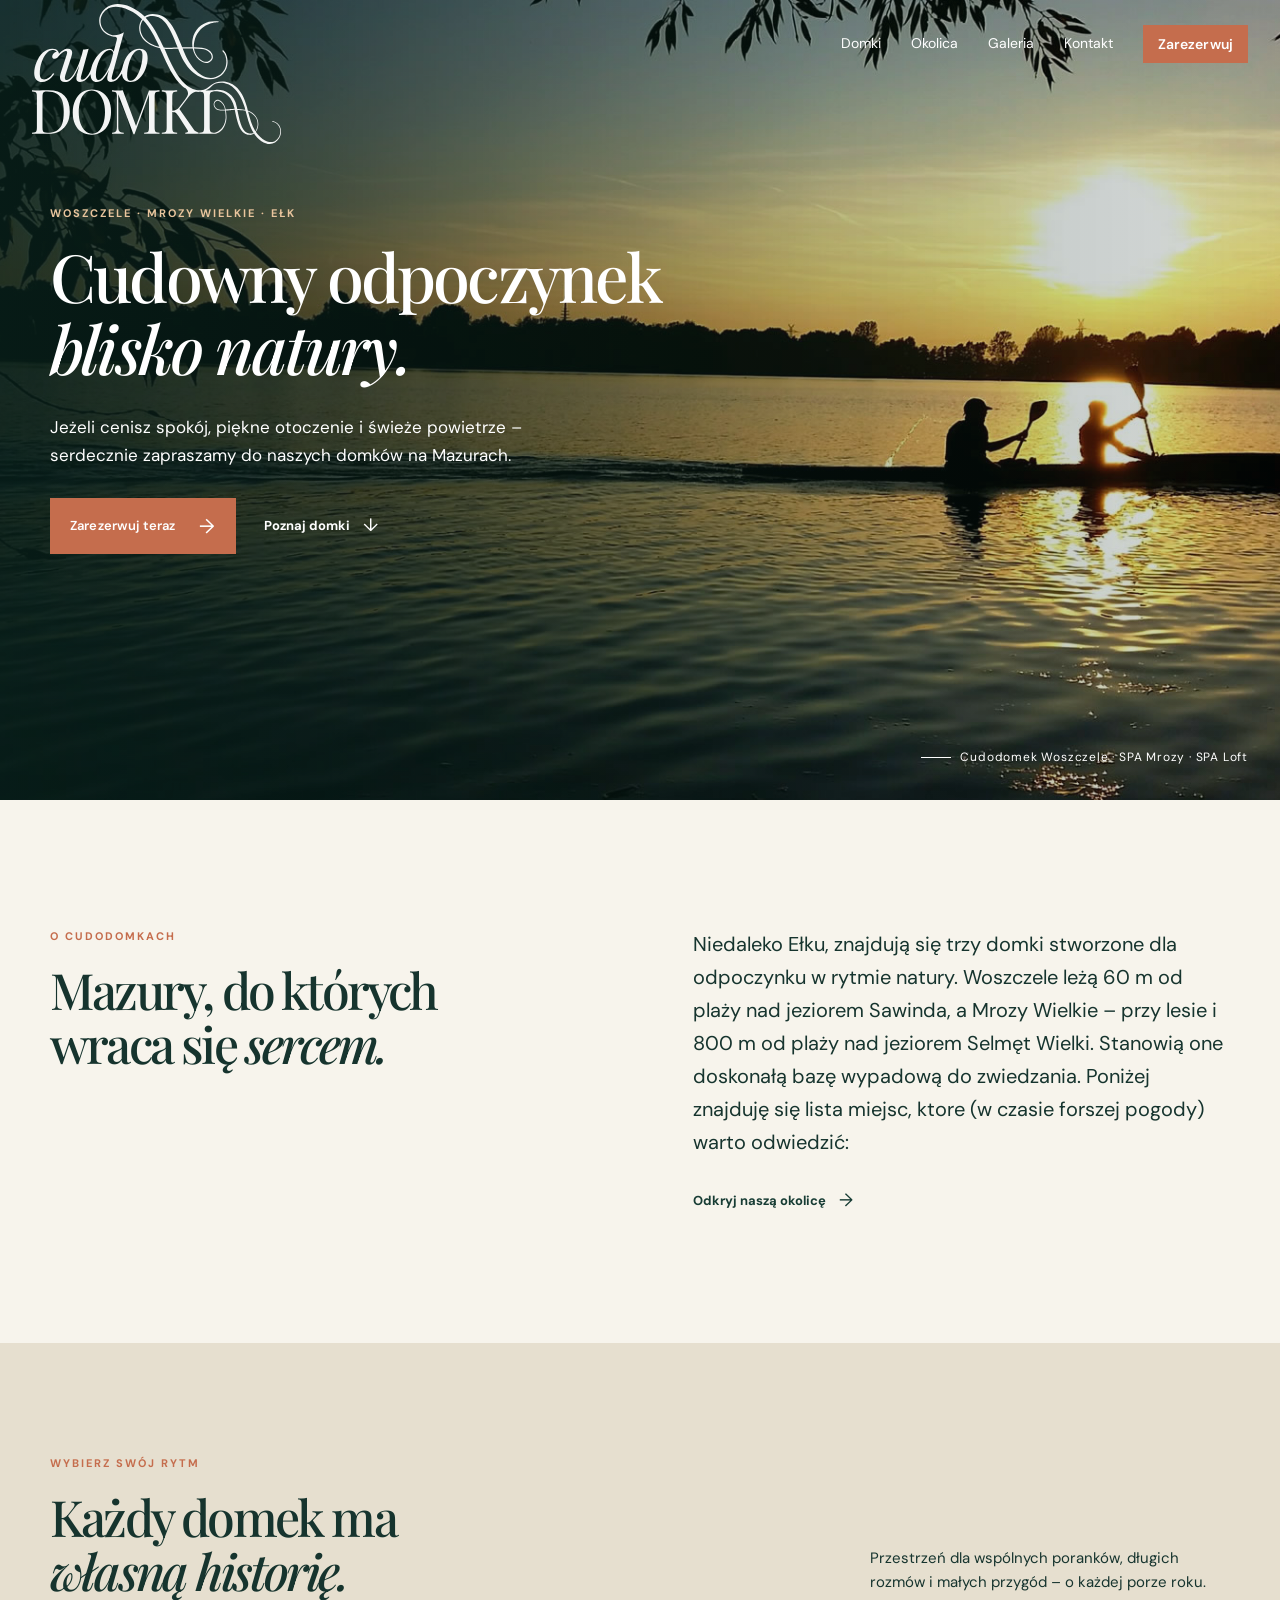
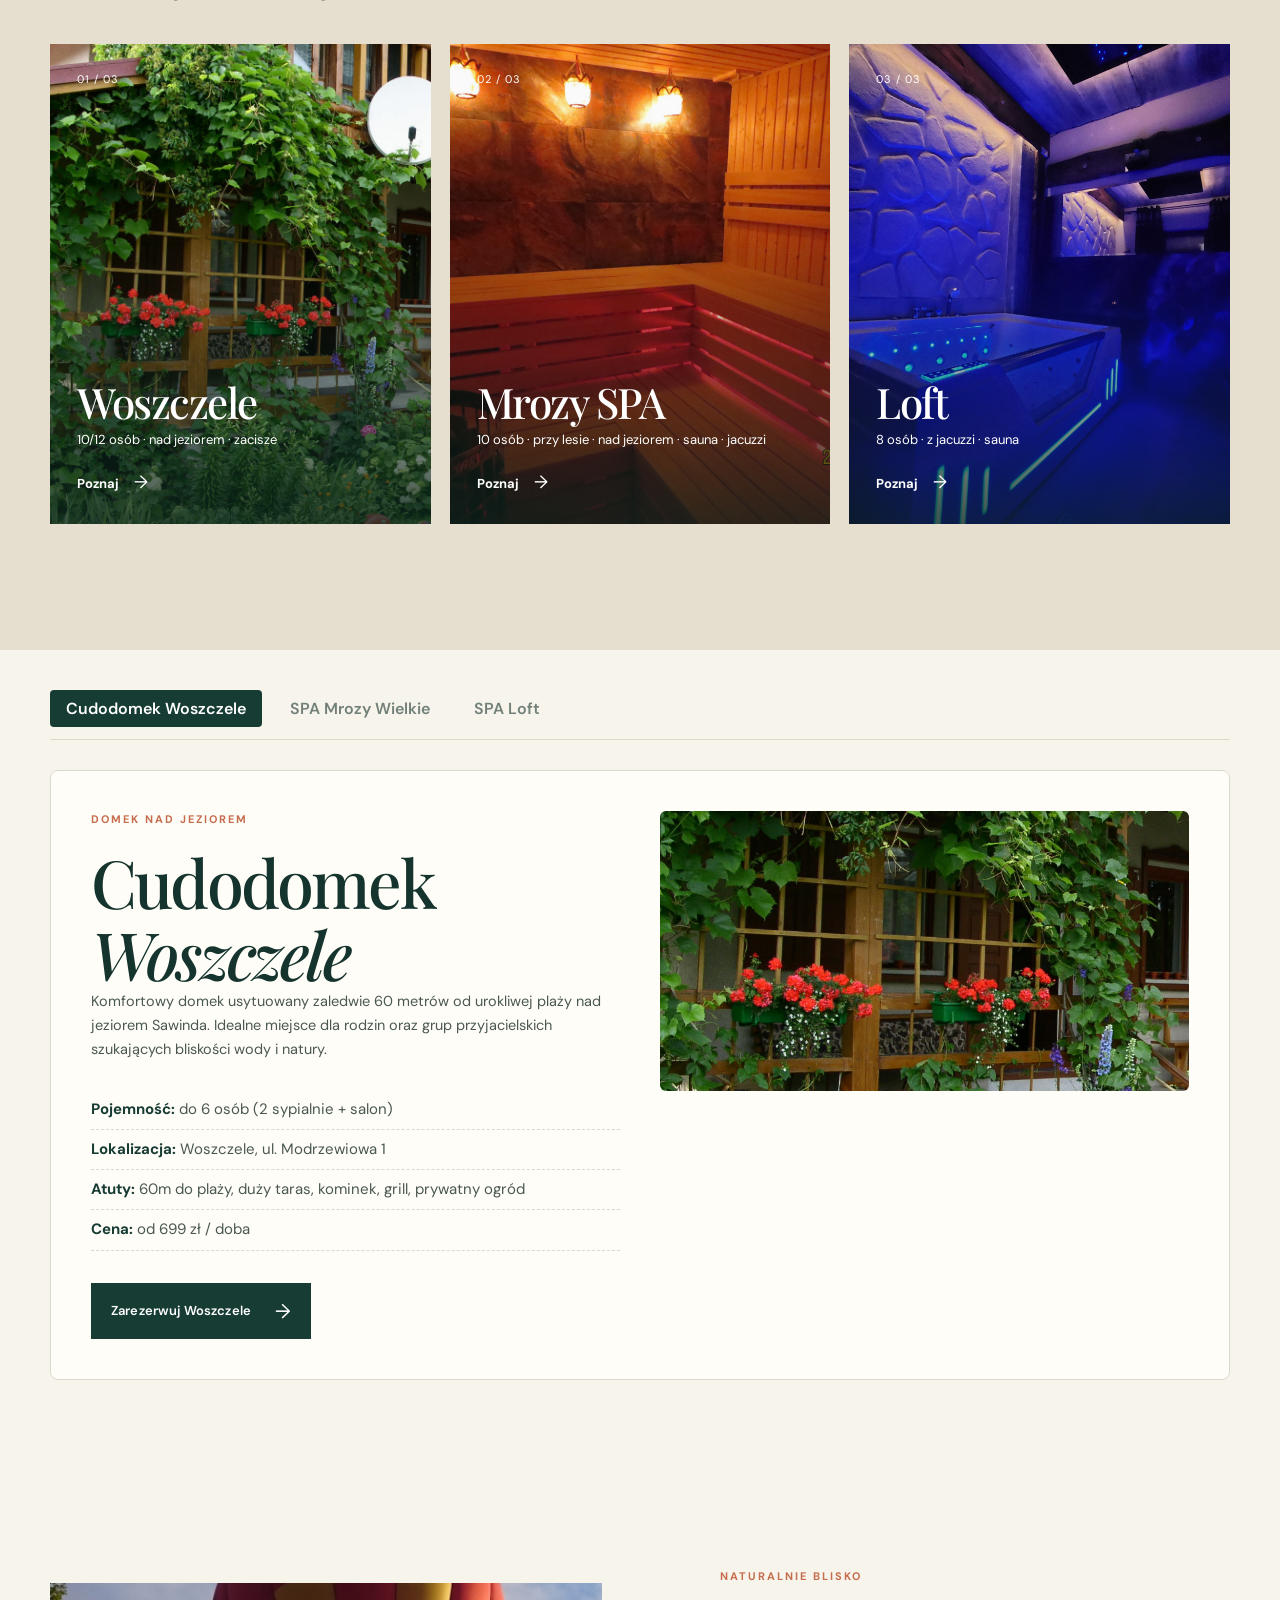
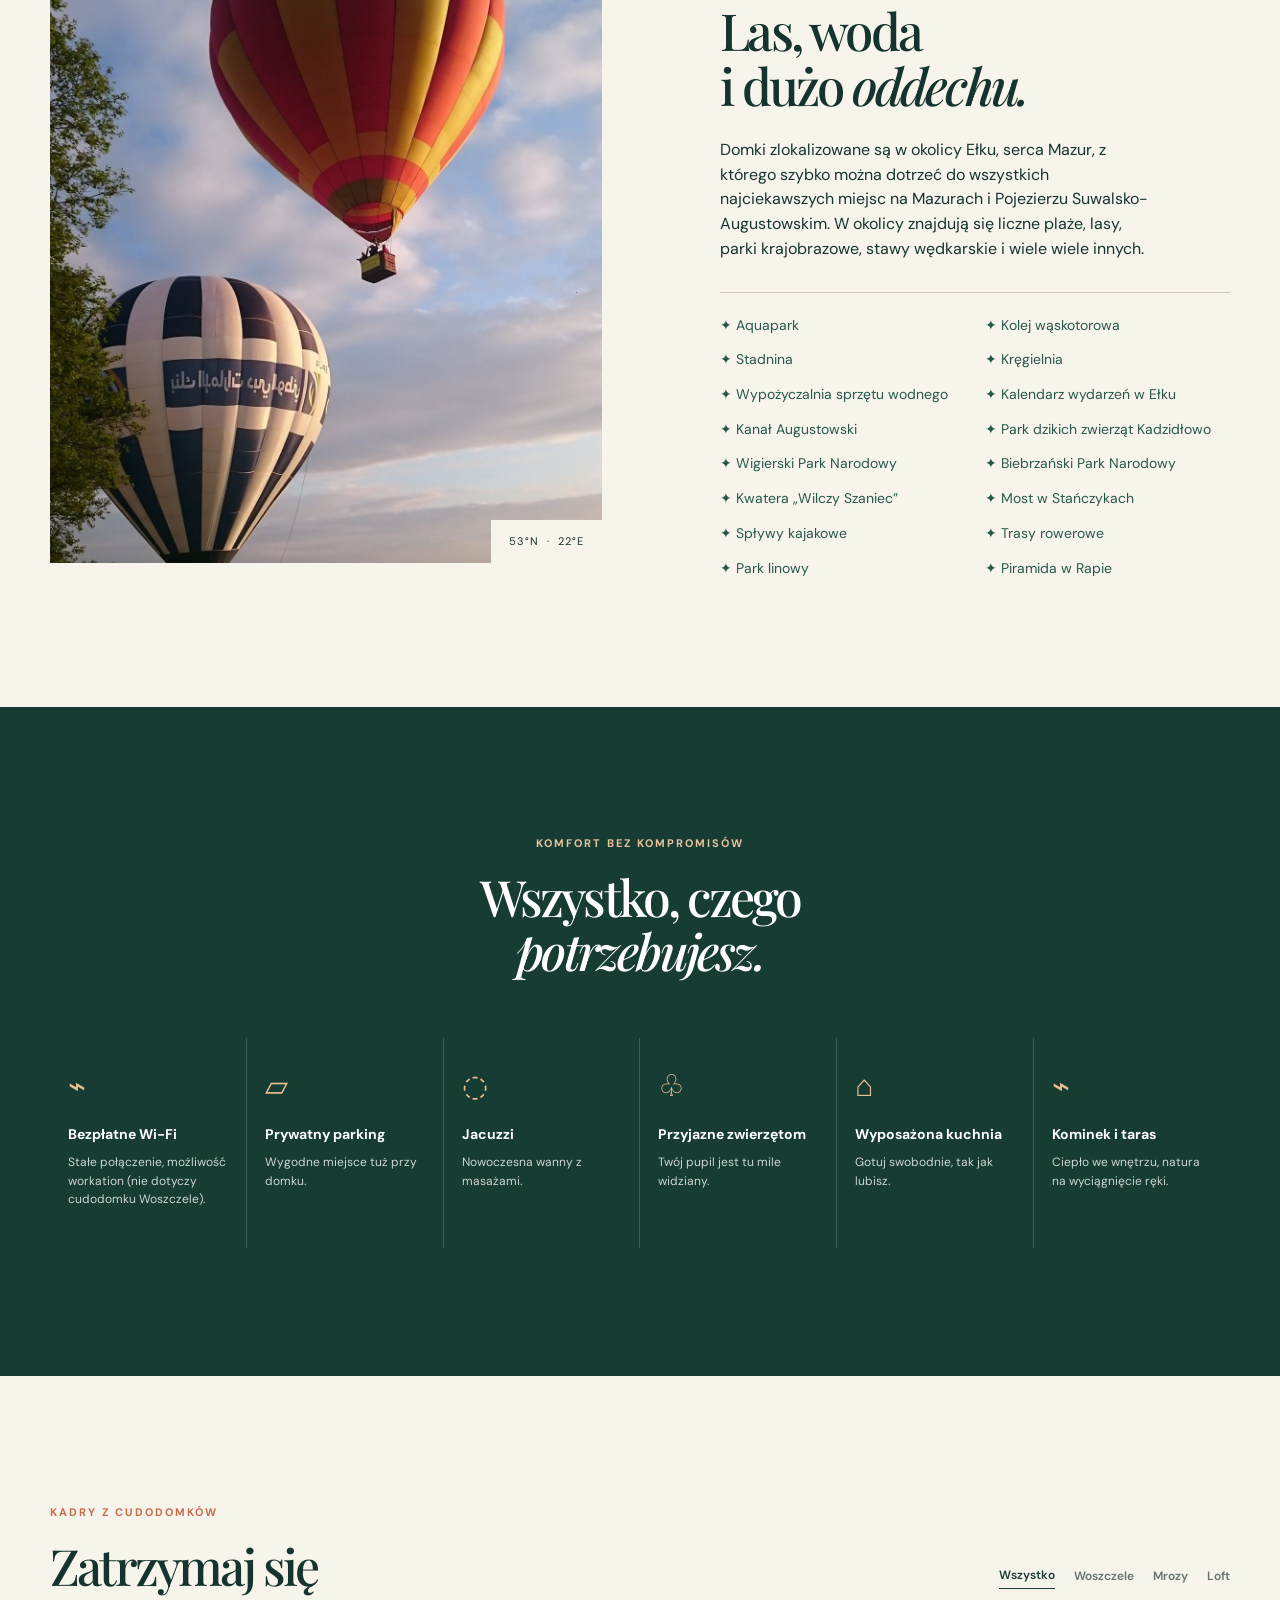
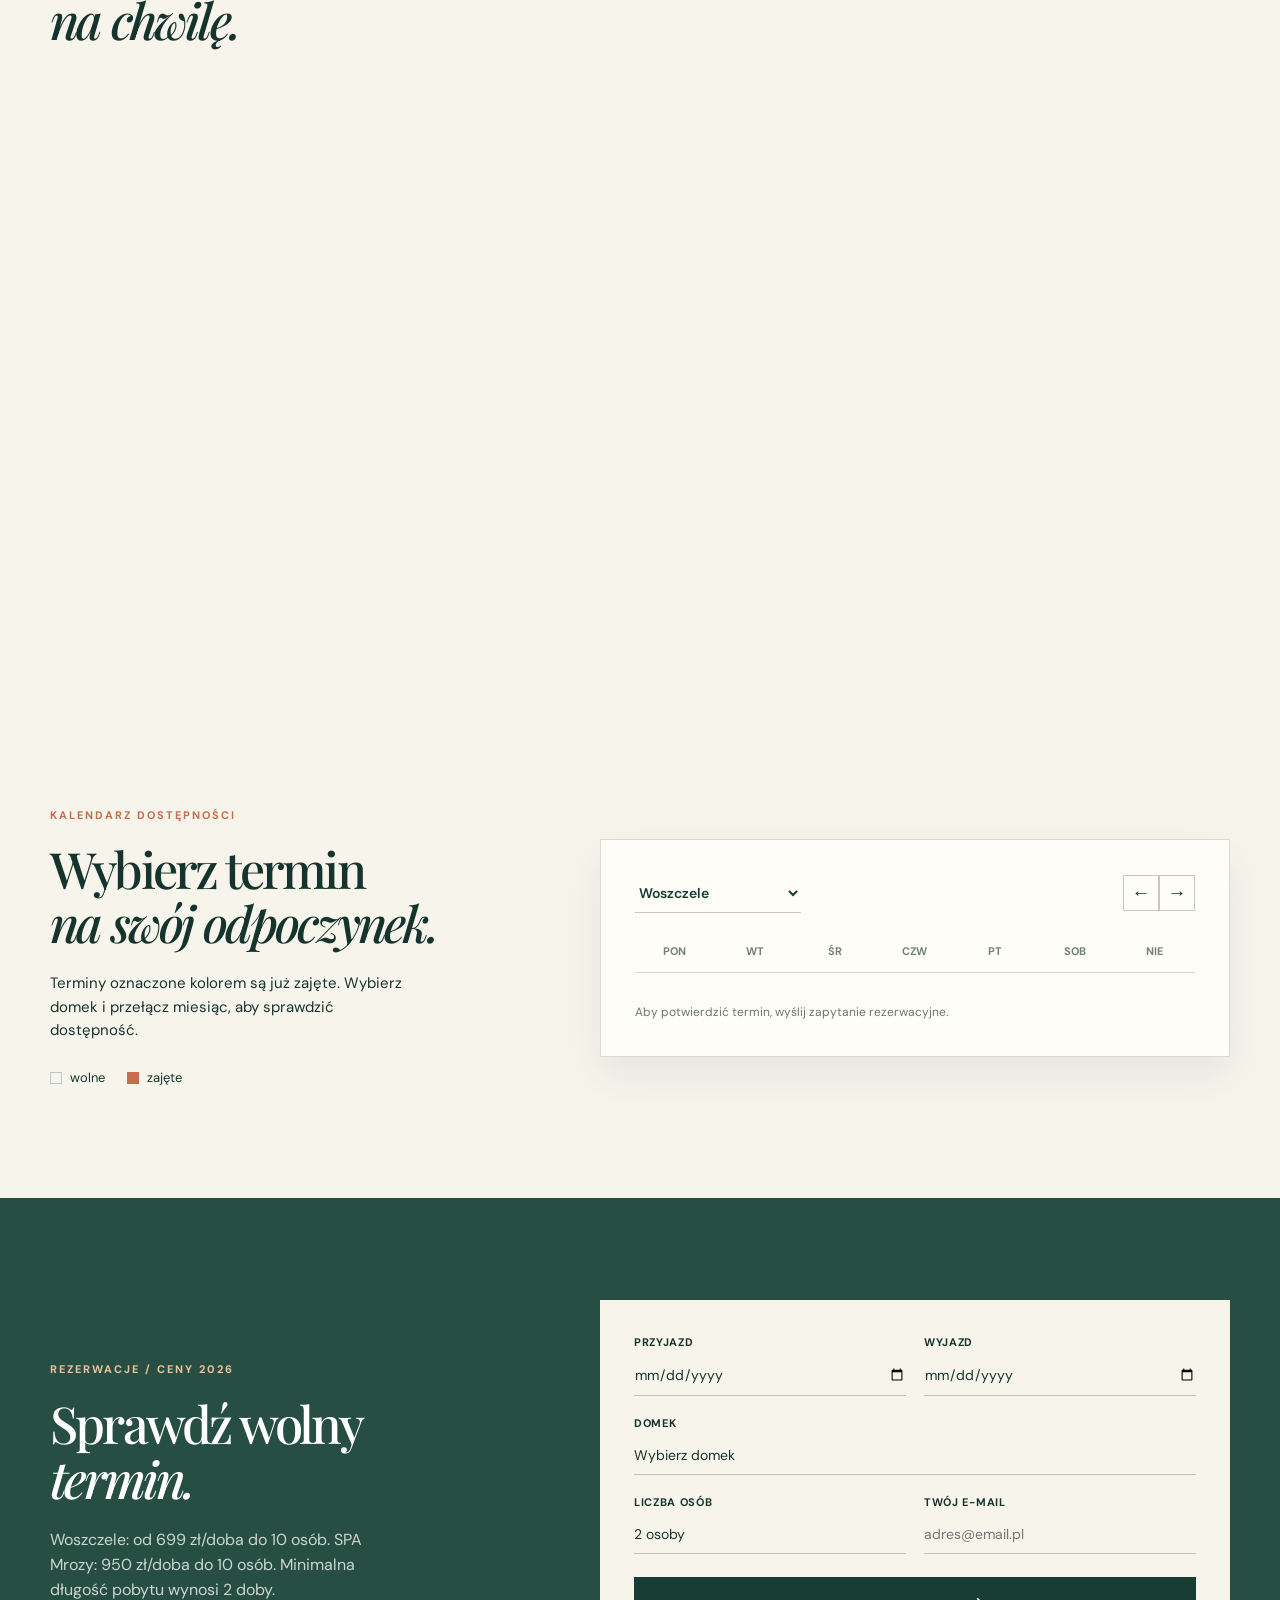
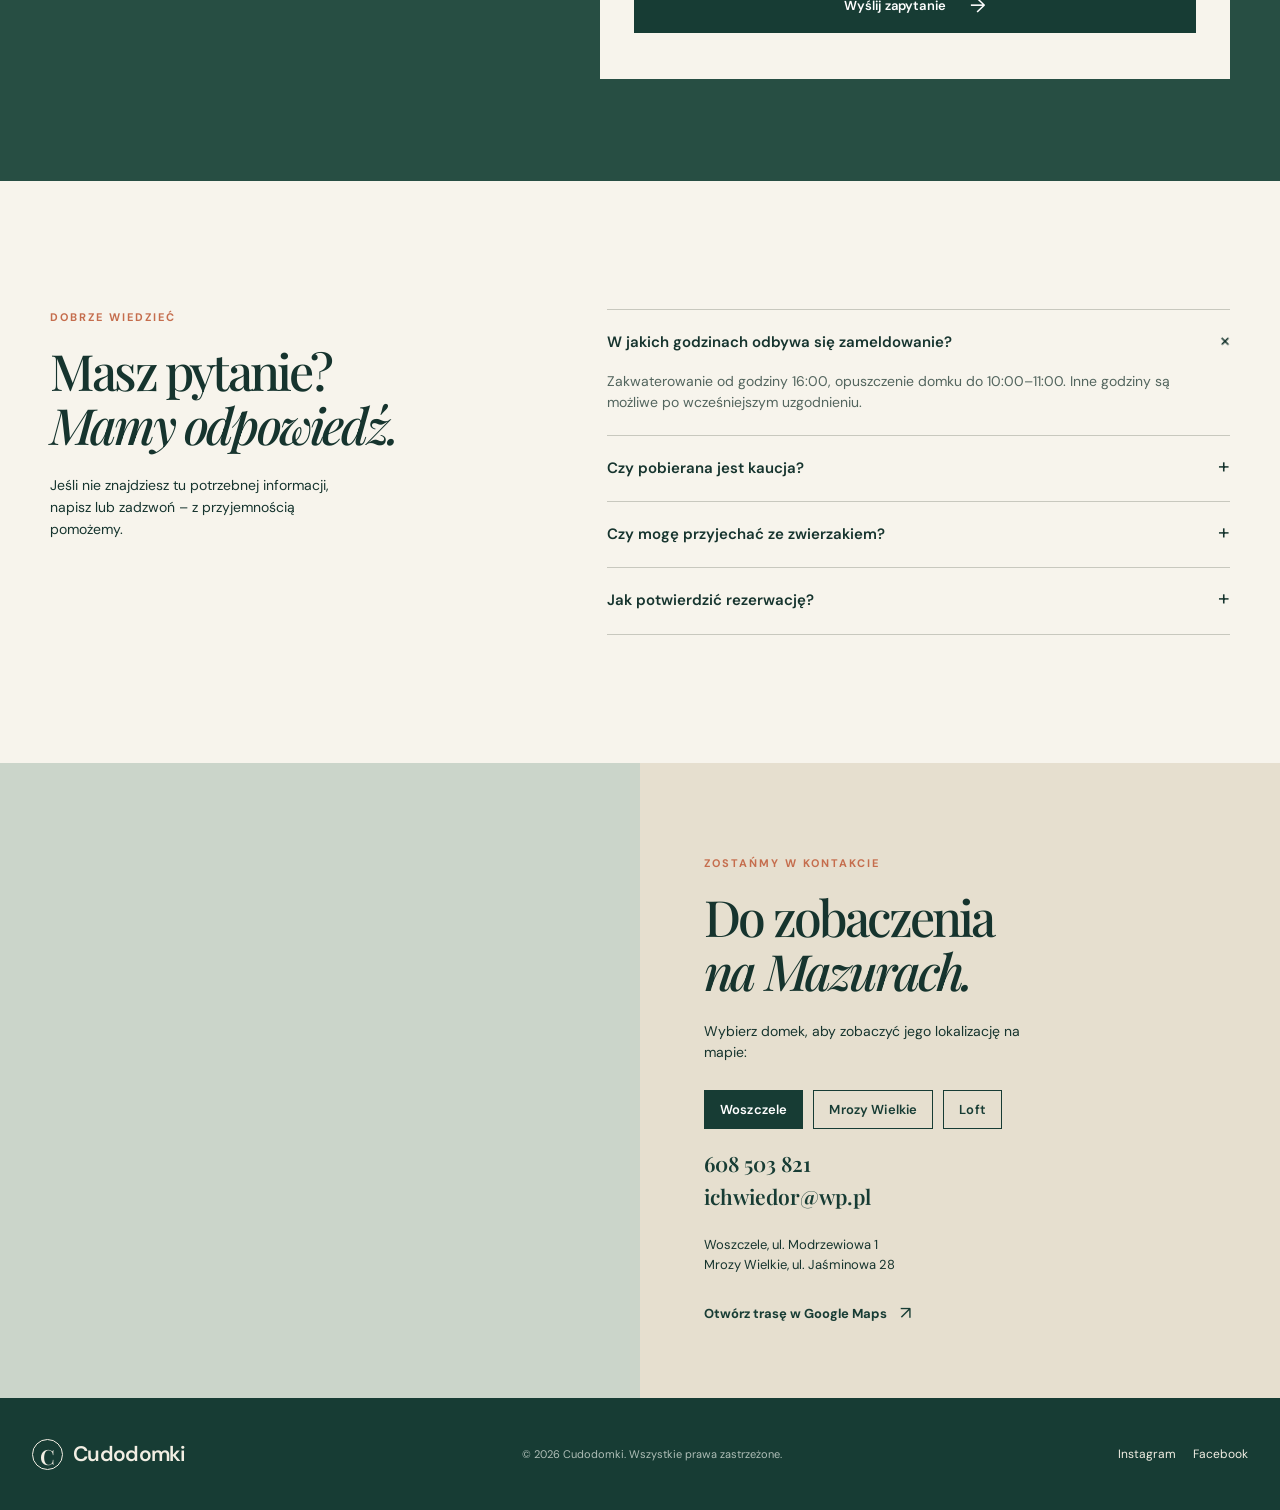
==== index.html @ 85be6aaf "adding firebase database v5" ====
<!doctype html>
<html lang="pl">
  <head>
    <meta charset="UTF-8" />
    <meta name="viewport" content="width=device-width, initial-scale=1.0" />
    <meta name="description" content="Cudodomki – wyjątkowe domki na Mazurach: Woszczele, Mrozy i Loft." />
    <title>Cudodomki | Domki na Mazurach</title>
    <link rel="preconnect" href="https://fonts.googleapis.com" />
    <link rel="preconnect" href="https://fonts.gstatic.com" crossorigin />
    <link href="https://fonts.googleapis.com/css2?family=DM+Sans:wght@400;500;600;700&family=Playfair+Display:ital,wght@0,500;0,600;0,700;1,600&display=swap" rel="stylesheet" />
    <link rel="stylesheet" href="styles.css" />
    <link rel="stylesheet" href="overrides.css" />
  </head>
  <body>
    <header class="site-header">
      <a class="brand brand-logo" href="#start" aria-label="Cudodomki – strona główna"><img src="assets/logo.svg" alt="Cudo Domki" /></a>
      <button class="nav-toggle" aria-label="Otwórz menu" aria-expanded="false"><span></span><span></span></button>
      <nav class="main-nav" aria-label="Główna nawigacja">
        <a href="#domki">Domki</a><a href="#okolica">Okolica</a><a href="#galeria">Galeria</a><a href="#kontakt">Kontakt</a>
        <a class="button button-small" href="#rezerwacja">Zarezerwuj</a>
      </nav>
    </header>

    <main id="start">
      <section class="hero">
        <div class="hero-slides" aria-hidden="true"><div class="hero-slide active"></div><div class="hero-slide"></div><div class="hero-slide"></div></div>
        <div class="hero-overlay"></div>
        <div class="hero-content container">
          <p class="eyebrow eyebrow-light">Woszczele · Mrozy Wielkie · Ełk</p>
          <h1>Cudowny odpoczynek<br /><em>blisko natury.</em></h1>
          <p class="hero-lead">Jeżeli cenisz spokój, piękne otoczenie i świeże powietrze – serdecznie zapraszamy do naszych domków na Mazurach.</p>
          <div class="hero-actions"><a class="button" href="#rezerwacja">Zarezerwuj teraz <span>→</span></a><a class="text-link text-link-light" href="#domki">Poznaj domki <span>↓</span></a></div>
        </div>
        <div class="hero-note"><span></span> Cudodomek Woszczele · SPA Mrozy · SPA Loft</div>
      </section>

      <section class="intro section container" id="domki">
        <div class="intro-copy"><p class="eyebrow">O Cudodomkach</p><h2>Mazury, do których<br />wraca się <em>sercem.</em></h2></div>
        <div><p class="large-copy">Niedaleko Ełku, znajdują się trzy domki stworzone dla odpoczynku w rytmie natury. Woszczele leżą 60 m od plaży nad jeziorem Sawinda, a Mrozy Wielkie – przy lesie i 800 m od plaży nad jeziorem Selmęt Wielki. Stanowią one doskonałą bazę wypadową do zwiedzania. Poniżej znajduję się lista miejsc, ktore (w czasie forszej pogody) warto odwiedzić: </p><a class="text-link" href="#okolica">Odkryj naszą okolicę <span>→</span></a></div>
      </section>

      <section class="cabins section" aria-labelledby="cabins-heading">
  <div class="container section-heading">
    <div>
      <p class="eyebrow">Wybierz swój rytm</p>
      <h2 id="cabins-heading">Każdy domek ma<br /><em>własną historię.</em></h2>
    </div>
    <p>Przestrzeń dla wspólnych poranków, długich rozmów i małych przygód – o każdej porze roku.</p>
  </div>
  <div class="cabin-grid container">
    <article class="cabin-card cabin-woszczele">
      <div class="cabin-card-content">
        <p>01 / 03</p>
        <h3>Woszczele</h3>
        <span>10/12 osób · nad jeziorem · zacisze </span>
        <a href="#detail-woszczele" class="btn-poznaj" data-cabin="woszczele" aria-label="Zapytaj o domek Woszczele">Poznaj <b>→</b></a>
      </div>
    </article>
    <article class="cabin-card cabin-mrozy">
      <div class="cabin-card-content">
        <p>02 / 03</p>
        <h3>Mrozy SPA</h3>
        <span>10 osób · przy lesie · nad jeziorem · sauna · jacuzzi</span>
        <a href="#detail-mrozy" class="btn-poznaj" data-cabin="mrozy" aria-label="Zapytaj o domek Mrozy">Poznaj <b>→</b></a>
      </div>
    </article>
    <article class="cabin-card cabin-loft">
      <div class="cabin-card-content">
        <p>03 / 03</p>
        <h3>Loft</h3>
        <span>8 osób · z jacuzzi · sauna </span>
        <a href="#detail-loft" class="btn-poznaj" data-cabin="loft" aria-label="Zapytaj o domek Loft">Poznaj <b>→</b></a>
      </div>
    </article>
  </div>
      </section>

            <section class="cabin-details-section section container" id="szczegoly-domku">
        <div class="cabin-tabs-nav" role="tablist">
          <button class="cabin-tab-btn active" data-target="woszczele">Cudodomek Woszczele</button>
          <button class="cabin-tab-btn" data-target="mrozy">SPA Mrozy Wielkie</button>
          <button class="cabin-tab-btn" data-target="loft">SPA Loft</button>
        </div>

        <div class="cabin-details-wrapper">
          <!-- OPIS WOSZCZELE -->
          <article class="cabin-detail-panel active" id="detail-woszczele">
            <div class="cabin-detail-grid">
              <div class="cabin-detail-copy">
                <p class="eyebrow">Domek nad jeziorem</p>
                <h2>Cudodomek <em>Woszczele</em></h2>
                <p class="large-copy">Komfortowy domek usytuowany zaledwie 60 metrów od urokliwej plaży nad jeziorem Sawinda. Idealne miejsce dla rodzin oraz grup przyjacielskich szukających bliskości wody i natury.</p>
                <ul class="cabin-spec-list">
                  <li><strong>Pojemność:</strong> do 6 osób (2 sypialnie + salon)</li>
                  <li><strong>Lokalizacja:</strong> Woszczele, ul. Modrzewiowa 1</li>
                  <li><strong>Atuty:</strong> 60m do plaży, duży taras, kominek, grill, prywatny ogród</li>
                  <li><strong>Cena:</strong> od 699 zł / doba</li>
                </ul>
                <a class="button button-dark" href="#rezerwacja">Zarezerwuj Woszczele <span>→</span></a>
              </div>
              <div class="cabin-detail-gallery">
                <div class="cabin-detail-image">
                  <img src="assets/images/woszczele-cover.jpg" alt="Domek Woszczele" />
                </div>
              </div>
            </div>
          </article>

          <!-- OPIS MROZY -->
          <article class="cabin-detail-panel" id="detail-mrozy">
            <div class="cabin-detail-grid">
              <div class="cabin-detail-copy">
                <p class="eyebrow">Dom przy lesie ze SPA</p>
                <h2>SPA <em>Mrozy Wielkie</em></h2>
                <p class="large-copy">Cudowny całoroczny dom położony nad jeziorem Selmęt Wielki w Mrozach Wielkich koło Ełku przy ul. Jaśminowej 28. Usytuowany jest przy samym lesie, 800m od dobrze zagospodarowanej, piaszczystej, czystej gminnej plaży nad jeziorem Selmęt Wielki. Na plaży znajduje się długi pomost, miejsce do gry w siatkówkę, zadaszone wiaty. Po drugiej stronie jeziora w miejscowości Szeligi dodatkowo znajduje się duża, strzeżona plaża z możliwością wypożyczenia sprzętu wodnego. Można tam również posmakować zapiekanek, hot-dogów i napić się zimnego piwa.<br /><br />Powierzchnia domu to 150m², przeznaczona do 10 osób. Posesja ogrodzona i bardzo dobrze zagospodarowana. Dodatkowo bezpłatny parking na terenie posesji i bezpłatne Wi-Fi. Najbliższy sklep w Ełku (ok. 4 km). W samej wsi Mrozy Wielkie jest również możliwość wypożyczenia łódki i kajaków w zaprzyjaźnionym gospodarstwie agroturystycznym (500 m od naszej posesji). Jest tam również możliwość wykupienia domowych obiadów – tel. (87) 6204735.</p>
                <ul class="cabin-spec-list">
                  <li><strong>Pojemność:</strong> do 8-10 osób (3 sypialnie + salon)</li>
                  <li><strong>Lokalizacja:</strong> Mrozy Wielkie, ul. Jaśminowa 28</li>
                  <li><strong>Atuty:</strong> Prywatna strefa SPA (jacuzzi + sauna), bliskość lasu, balia ogrodowa</li>
                  <li><strong>Cena:</strong> od 950 zł / doba</li>
                </ul>
                <a class="button button-dark" href="#rezerwacja">Zarezerwuj Mrozy <span>→</span></a>
              </div>
              
              <!-- GALERIA ZDJĘĆ W PRAWEJ KOLUMNIE -->
              <div class="cabin-detail-gallery">
                <div class="cabin-detail-image">
                  <img src="assets/images/mrozy_wew.jpg" alt="Domek Mrozy Wielkie - wnętrze" />
                </div>
                <div class="cabin-detail-image">
                  <img src="assets/images/mrozy_wew.jpg" alt="Domek Mrozy Wielkie - strefa relaksu" />
                </div>
              </div>
            </div>
          </article>

          <!-- OPIS LOFT -->
          <article class="cabin-detail-panel" id="detail-loft">
            <div class="cabin-detail-grid">
              <div class="cabin-detail-copy">
                <p class="eyebrow">Intymny relaks we dwoje lub z przyjaciółmi</p>
                <h2>SPA <em>Loft</em></h2>
                <p class="large-copy">Stylowy, kameralny domek w duchu loftowym z przeszkleniami otwieranymi na zieleń. Stworzony z myślą o osobach ceniących unikalny design, prywatność oraz relaks w jacuzzi pod gołym niebem.</p>
                <ul class="cabin-spec-list">
                  <li><strong>Pojemność:</strong> do 4 osób</li>
                  <li><strong>Lokalizacja:</strong> Mrozy Wielkie</li>
                  <li><strong>Atuty:</strong> Całoroczne jacuzzi na wyłączność, nowoczesny wystrój loftowy, klimatyczne oświetlenie</li>
                  <li><strong>Cena:</strong> od 750 zł / doba</li>
                </ul>
                <a class="button button-dark" href="#rezerwacja">Zarezerwuj Loft <span>→</span></a>
              </div>
              <div class="cabin-detail-gallery">
                <div class="cabin-detail-image">
                  <img src="assets/images/loft_jacuzzi.jpeg" alt="Domek SPA Loft" />
                </div>
                <div class="cabin-detail-image">
                  <img src="assets/images/loft_jacuzzi.jpeg" alt="Domek SPA Loft - dod" />
                </div>
              </div>
            </div>  
          </article>
        </div>
      </section>

      <section class="features section container" id="okolica">
        <div class="feature-image"><img src="assets/images/balonem_mazury.jpg" alt="Jezioro i zielona okolica Cudodomków" /><div class="image-tag">53°N&nbsp; · &nbsp;22°E</div></div>
        <div class="feature-copy"><p class="eyebrow">Naturalnie blisko</p><h2>Las, woda<br />i dużo <em>oddechu.</em></h2><p>Domki zlokalizowane są w okolicy Ełku, serca Mazur, z którego szybko można dotrzeć do wszystkich najciekawszych miejsc na Mazurach i Pojezierzu Suwalsko-Augustowskim. W okolicy znajdują się liczne plaże, lasy, parki krajobrazowe, stawy wędkarskie i wiele wiele innych.</p>
          <div class="activity-list">
            <span>✦ <a href="https://mosir.elk.pl" target="_blank" rel="noopener noreferrer">Aquapark</a></span>
            <span>✦ <a href="https://kolejka-elk.pl" target="_blank" rel="noopener noreferrer">Kolej wąskotorowa</a></span>
            <span>✦ <a href="https://konie.elk.pl" target="_blank" rel="noopener noreferrer">Stadnina</a></span>
            <span>✦ <a href="https://kregielnia.rydzewski.pl" target="_blank" rel="noopener noreferrer">Kręgielnia</a></span>
            <span>✦ <a href="https://sportowepasje.com/" target="_blank" rel="noopener noreferrer">Wypożyczalnia sprzętu wodnego</a></span>
            <span>✦ <a href="https://www.elk.pl" target="_blank" rel="noopener noreferrer">Kalendarz wydarzeń w Ełku</a></span>
            <span>✦ <a href="https://www.kanal-algustowski.pl" target="_blank" rel="noopener noreferrer">Kanał Augustowski</a></span>
            <span>✦ <a href="https://www.kadzidlowo.pl" target="_blank" rel="noopener noreferrer">Park dzikich zwierząt Kadzidłowo</a></span>
            <span>✦ <a href="https://www.wigry.org.pl" target="_blank" rel="noopener noreferrer">Wigierski Park Narodowy</a></span>
            <span>✦ <a href="https://www.biebrza.org.pl" target="_blank" rel="noopener noreferrer">Biebrzański Park Narodowy</a></span>
            <span>✦ <a href="https://www.it.ketrzyn.pl/wilczy-szaniec-kwatera-hitlera" target="_blank" rel="noopener noreferrer">Kwatera „Wilczy Szaniec”</a></span>
            <span>✦ <a href="https://stanczyki.com" target="_blank" rel="noopener noreferrer">Most w Stańczykach</a></span>
            <span>✦ <a href="https://www.splywy.pl" target="_blank" rel="noopener noreferrer">Spływy kajakowe</a></span>
            <span>✦ <a href="https://mojrower.pl/trasy/elk" target="_blank" rel="noopener noreferrer">Trasy rowerowe</a></span>
            <span>✦ <a href="https://mosir.elk.pl/park-linowy" target="_blank" rel="noopener noreferrer">Park linowy</a></span>
            <span>✦ <a href="https://mazury.info.pl/atrakcje/rapa/" target="_blank" rel="noopener noreferrer">Piramida w Rapie</a></span>
        </div>
          </div>
      </section>

      <section class="amenities section">
        <div class="container"><div class="centered-heading"><p class="eyebrow">Komfort bez kompromisów</p><h2>Wszystko, czego<br /><em>potrzebujesz.</em></h2></div><div class="amenity-grid">
          <div class="amenity"><div class="amenity-icon">⌁</div><h3>Bezpłatne Wi-Fi</h3><p>Stałe połączenie, możliwość workation (nie dotyczy cudodomku Woszczele).</p></div>
          <div class="amenity"><div class="amenity-icon">▱</div><h3>Prywatny parking</h3><p>Wygodne miejsce tuż przy domku.</p></div>
          <div class="amenity"><div class="amenity-icon">◌</div><h3>Jacuzzi</h3><p>Nowoczesna wanny z masażami.</p></div>
          <div class="amenity"><div class="amenity-icon">♧</div><h3>Przyjazne zwierzętom</h3><p>Twój pupil jest tu mile widziany.</p></div>
          <div class="amenity"><div class="amenity-icon">⌂</div><h3>Wyposażona kuchnia</h3><p>Gotuj swobodnie, tak jak lubisz.</p></div>
          <div class="amenity"><div class="amenity-icon">⌁</div><h3>Kominek i taras</h3><p>Ciepło we wnętrzu, natura na wyciągnięcie ręki.</p></div>
        </div></div>
      </section>

      <section class="gallery section container" id="galeria">
        <div class="section-heading gallery-heading">
          <div><p class="eyebrow">Kadry z Cudodomków</p><h2>Zatrzymaj się<br /><em>na chwilę.</em></h2></div>
          <div class="gallery-tabs" role="tablist">
            <button class="active" data-filter="all">Wszystko</button>
            <button data-filter="woszczele">Woszczele</button>
            <button data-filter="mrozy">Mrozy</button>
            <button data-filter="loft">Loft</button>
          </div>
        </div>
        <div class="gallery-grid" id="gallery-grid" aria-label="Galeria Cudodomków"></div>
        <dialog class="lightbox" id="lightbox"><button class="lightbox-close" aria-label="Zamknij zdjęcie">×</button><img src="" alt="" /><button class="lightbox-prev" aria-label="Poprzednie zdjęcie">←</button><button class="lightbox-next" aria-label="Następne zdjęcie">→</button></dialog>
      </section>

      <section class="availability section container" aria-labelledby="availability-heading">
        <div class="availability-copy"><p class="eyebrow">Kalendarz dostępności</p><h2 id="availability-heading">Wybierz termin<br /><em>na swój odpoczynek.</em></h2><p>Terminy oznaczone kolorem są już zajęte. Wybierz domek i przełącz miesiąc, aby sprawdzić dostępność.</p><div class="availability-legend"><span><i class="free"></i> wolne</span><span><i class="booked"></i> zajęte</span></div></div>
        <div class="calendar-card"><div class="calendar-controls"><select id="cabin-calendar" aria-label="Wybierz domek"><option value="woszczele">Woszczele</option><option value="mrozy">SPA Mrozy Wielkie</option><option value="loft">SPA Loft</option></select><div><button class="calendar-nav" id="calendar-prev" aria-label="Poprzedni miesiąc">←</button><button class="calendar-nav" id="calendar-next" aria-label="Następny miesiąc">→</button></div></div><h3 id="calendar-title"></h3><div class="calendar-weekdays"><span>Pon</span><span>Wt</span><span>Śr</span><span>Czw</span><span>Pt</span><span>Sob</span><span>Nie</span></div><div class="calendar-days" id="calendar-days"></div><p class="calendar-note">Aby potwierdzić termin, wyślij zapytanie rezerwacyjne.</p></div>
      </section>

      <section class="booking section" id="rezerwacja"><div class="booking-wrap container"><div><p class="eyebrow eyebrow-light">Rezerwacje / ceny 2026</p><h2>Sprawdź wolny<br /><em>termin.</em></h2><p>Woszczele: od 699 zł/doba do 10 osób. SPA Mrozy: 950 zł/doba do 10 osób. Minimalna długość pobytu wynosi 2 doby.</p></div><form class="booking-form" id="booking-form"><div class="form-row"><label>Przyjazd<input type="date" required /></label><label>Wyjazd<input type="date" required /></label></div><label>Domek<select required><option value="">Wybierz domek</option><option>Woszczele</option><option>SPA Mrozy Wielkie</option><option>SPA Loft</option></select></label><div class="form-row"><label>Liczba osób<select><option>2 osoby</option><option>3–4 osoby</option><option>5–6 osób</option><option>7–10 osób</option></select></label><label>Twój e-mail<input type="email" placeholder="adres@email.pl" required /></label></div><button class="button button-dark" type="submit">Wyślij zapytanie <span>→</span></button><p class="form-message" aria-live="polite"></p></form></div></section>

      <section class="faq section container"><div class="faq-intro"><p class="eyebrow">Dobrze wiedzieć</p><h2>Masz pytanie?<br /><em>Mamy odpowiedź.</em></h2><p>Jeśli nie znajdziesz tu potrzebnej informacji, napisz lub zadzwoń – z przyjemnością pomożemy.</p></div><div class="faq-list"><details open><summary>W jakich godzinach odbywa się zameldowanie? <span>+</span></summary><p>Zakwaterowanie od godziny 16:00, opuszczenie domku do 10:00–11:00. Inne godziny są możliwe po wcześniejszym uzgodnieniu.</p></details><details><summary>Czy pobierana jest kaucja? <span>+</span></summary><p>Tak. Kaucja na poczet ewentualnych szkód wynosi 500 zł i jest zwracana po bezusterkowym odbiorze domu.</p></details><details><summary>Czy mogę przyjechać ze zwierzakiem? <span>+</span></summary><p>Tak, po wcześniejszym ustaleniu. Opłata za pobyt zwierzaka wynosi 30 zł/doba lub 200 zł/tydzień.</p></details><details><summary>Jak potwierdzić rezerwację? <span>+</span></summary><p>Rezerwacja wymaga potwierdzenia mailowego oraz wpłaty zadatku w wysokości jednej trzeciej wartości pobytu.</p></details></div></section>
      <section class="contact" id="kontakt">
  <div class="contact-map">
    <iframe id="contact-map-frame" title="Mapa Google – Cudodomki" src="https://www.google.com/maps?q=53.864156,22.239387&z=13&output=embed" loading="lazy" referrerpolicy="no-referrer-when-downgrade"></iframe>
  </div>
  <div class="contact-content">
    <p class="eyebrow">Zostańmy w kontakcie</p>
    <h2>Do zobaczenia<br /><em>na Mazurach.</em></h2>
    <p>Wybierz domek, aby zobaczyć jego lokalizację na mapie:</p>
    
    <!-- Przyciski wyboru domku do mapy -->
    <div class="map-selector" style="display: flex; gap: 10px; margin-bottom: 20px;">
      <button class="button button-small map-btn active" data-lat="53.864156" data-lng="22.239387">Woszczele</button>
      <button class="button button-small map-btn" data-lat="53.803988750413396" data-lng="22.414194187104737">Mrozy Wielkie</button> 
      <button class="button button-small map-btn" data-lat="53.803919" data-lng="22.414160">Loft</button>
    </div>

    <a class="contact-link" href="tel:+48608503821">608 503 821</a>
    <a class="contact-link" href="mailto:ichwiedor@wp.pl">ichwiedor@wp.pl</a>
    <p class="address">Woszczele, ul. Modrzewiowa 1<br />Mrozy Wielkie, ul. Jaśminowa 28</p>
    <a id="map-link-external" class="text-link" href="https://maps.google.com/?q=53.864156,22.239387" target="_blank" rel="noopener">Otwórz trasę w Google Maps <span>↗</span></a>
  </div>
</section>
    </main>
    <footer class="site-footer"><a class="brand" href="#start"><span class="brand-mark">C</span><span>Cudodomki</span></a><p>© 2026 Cudodomki. Wszystkie prawa zastrzeżone.</p><div><a href="#">Instagram</a><a href="#">Facebook</a></div></footer>
        <script type="module">
      // Import the functions you need from the SDKs you need
      import { initializeApp } from "https://www.gstatic.com/firebasejs/12.16.0/firebase-app.js";
      import { getAnalytics } from "https://www.gstatic.com/firebasejs/12.16.0/firebase-analytics.js";
      import { getFirestore, collection, addDoc } from "https://www.gstatic.com/firebasejs/10.8.0/firebase-firestore.js";

      // TODO: Add SDKs for Firebase products that you want to use
      // https://firebase.google.com/docs/web/setup#available-libraries

      // Your web app's Firebase configuration
      // For Firebase JS SDK v7.20.0 and later, measurementId is optional
      const firebaseConfig = {
        apiKey: "AIzaSyAO6W4-rLOYqVyrcHdbKlMd6BZAAqYDWQI",
        authDomain: "cudodomki.firebaseapp.com",
        projectId: "cudodomki",
        storageBucket: "cudodomki.firebasestorage.app",
        messagingSenderId: "854596007648",
        appId: "1:854596007648:web:5c62f53622f81e78814285",
        measurementId: "G-84Z26DF7S6"
      };

      // Initialize Firebase
      const app = initializeApp(firebaseConfig);
      const analytics = getAnalytics(app);
    </script>
    <script type="module" src="script.js"></script>
  </body>
</html>
---- styles.css ----
:root{--forest:#173c34;--pine:#29584b;--cream:#f7f4ec;--sand:#e6dfcf;--clay:#c56d4d;--ink:#16342e;--white:#fffdf8;--serif:'Playfair Display',Georgia,serif;--sans:'DM Sans',Arial,sans-serif}*{box-sizing:border-box}html{scroll-behavior:smooth}body{margin:0;background:var(--cream);color:var(--ink);font-family:var(--sans);font-size:16px;line-height:1.55}.container{width:min(1180px,calc(100% - 64px));margin:auto}.site-header{height:88px;padding:0 max(32px,calc((100vw - 1320px)/2));position:absolute;z-index:5;width:100%;display:flex;align-items:center;justify-content:space-between;color:white}.brand{display:flex;align-items:center;gap:10px;color:inherit;text-decoration:none;font-size:21px;font-weight:600;letter-spacing:-.7px}.brand-mark{display:grid;place-items:center;width:31px;height:31px;border:1px solid currentColor;border-radius:50%;font-family:var(--serif);font-size:21px}.main-nav{display:flex;align-items:center;gap:30px}.main-nav>a{color:inherit;text-decoration:none;font-size:14px}.button{display:inline-flex;align-items:center;justify-content:center;gap:24px;background:var(--clay);color:#fff;text-decoration:none;border:0;padding:15px 20px;font:600 13px var(--sans);letter-spacing:.15px;cursor:pointer;transition:transform .2s,background .2s}.button:hover{background:#aa583e;transform:translateY(-2px)}.button span{font-size:20px;font-weight:400}.button-small{padding:10px 15px}.nav-toggle{display:none}.hero{height:min(800px,100vh);min-height:670px;position:relative;color:#fff;background:url('https://images.unsplash.com/photo-1500530855697-b586d89ba3ee?auto=format&fit=crop&w=2200&q=90') center/cover}.hero-overlay{position:absolute;inset:0;background:linear-gradient(90deg,rgba(9,35,29,.76),rgba(12,42,33,.27) 65%,rgba(7,26,22,.16))}.hero-content{position:relative;z-index:1;padding-top:205px}.eyebrow{text-transform:uppercase;letter-spacing:2px;color:var(--clay);font-size:11px;font-weight:700;margin:0 0 18px}.eyebrow-light{color:#e9c59d}.hero h1,h2{font:500 clamp(42px,5.2vw,76px)/1.08 var(--serif);letter-spacing:-2.8px;margin:0}.hero h1 em,h2 em{font-weight:500}.hero-lead{font-size:17px;line-height:1.65;max-width:510px;margin:29px 0}.hero-actions{display:flex;align-items:center;gap:28px}.text-link{color:var(--forest);font-size:13px;font-weight:700;text-decoration:none;display:inline-flex;gap:13px;align-items:center}.text-link span{font-size:18px;font-weight:400;transition:transform .2s}.text-link:hover span{transform:translateX(4px)}.text-link-light{color:#fff}.hero-note{position:absolute;z-index:1;bottom:33px;right:max(32px,calc((100vw - 1320px)/2));font-size:12px;letter-spacing:.8px;display:flex;gap:9px;align-items:center}.hero-note span{width:30px;height:1px;background:#fff}.section{padding:128px 0}.intro{display:grid;grid-template-columns:1fr 1fr;gap:9%;align-items:start}.intro h2{font-size:50px}.large-copy{font-size:20px;line-height:1.65;margin:0 0 28px}.cabins{background:var(--sand);padding:112px 0 126px}.section-heading{display:flex;justify-content:space-between;align-items:end;margin-bottom:46px}.section-heading h2{font-size:50px}.section-heading>p{max-width:360px;margin:0 0 4px;font-size:15px}.cabin-grid{display:grid;grid-template-columns:repeat(3,1fr);gap:19px}.cabin-card{height:480px;position:relative;color:#fff;overflow:hidden;background-size:cover;background-position:center;isolation:isolate}.cabin-card:before{content:'';position:absolute;inset:0;z-index:-1;background:linear-gradient(0deg,rgba(12,35,29,.78),rgba(0,0,0,.02) 60%)}.cabin-woszczele{background-image:url('https://images.unsplash.com/photo-1542718610-a1d656d1884c?auto=format&fit=crop&w=900&q=85')}.cabin-mrozy{background-image:url('https://images.unsplash.com/photo-1510798831971-661eb04b3739?auto=format&fit=crop&w=900&q=85')}.cabin-loft{background-image:url('https://images.unsplash.com/photo-1449158743715-0a90ebb6d2d8?auto=format&fit=crop&w=900&q=85')}.cabin-card-content{height:100%;padding:27px;display:flex;flex-direction:column;align-items:flex-start}.cabin-card p{font-size:11px;letter-spacing:1px;margin:0}.cabin-card h3{font:500 42px var(--serif);margin:auto 0 0;letter-spacing:-1.5px}.cabin-card span{font-size:13px;margin-bottom:19px}.cabin-card a{color:#fff;text-decoration:none;font-weight:700;font-size:13px}.cabin-card b{font-size:18px;margin-left:12px;font-weight:400}.features{display:grid;grid-template-columns:1.04fr .96fr;gap:10%;align-items:center}.feature-image{height:580px;position:relative}.feature-image img{width:100%;height:100%;object-fit:cover}.image-tag{position:absolute;bottom:0;right:0;background:var(--cream);padding:13px 18px;font-size:11px;letter-spacing:1px}.feature-copy h2{font-size:51px;margin-bottom:25px}.feature-copy>p:not(.eyebrow){max-width:440px;margin-bottom:30px}.activity-list{display:grid;grid-template-columns:1fr 1fr;gap:13px 20px;border-top:1px solid #cec9bb;padding-top:22px;font-size:14px}.activity-list span{color:var(--pine)}.amenities{background:var(--forest);color:#fff}.centered-heading{text-align:center;margin-bottom:60px}.centered-heading .eyebrow{color:#e7c49d}.centered-heading h2{font-size:50px}.amenity-grid{display:grid;grid-template-columns:repeat(6,1fr);gap:1px;background:rgba(255,255,255,.17)}.amenity{background:var(--forest);padding:26px 18px;min-height:210px}.amenity-icon{color:#e9bf91;font:30px var(--serif);height:43px}.amenity h3{font-size:14px;margin:17px 0 7px}.amenity p{font-size:12px;line-height:1.55;color:#cbd6d0;margin:0}.gallery-heading{align-items:center}.gallery-tabs{display:flex;gap:19px}.gallery-tabs button{background:none;border:0;color:#63746d;font:600 12px var(--sans);cursor:pointer;padding:5px 0}.gallery-tabs button.active{color:var(--forest);border-bottom:1px solid var(--forest)}.gallery-grid{display:grid;grid-template-columns:1fr 1fr 1fr;grid-template-rows:230px 230px;gap:16px}.gallery-item{margin:0;overflow:hidden}.gallery-item.tall{grid-row:span 2}.gallery-item.wide{grid-column:span 2}.gallery-item img{width:100%;height:100%;object-fit:cover;transition:transform .5s}.gallery-item:hover img{transform:scale(1.04)}.gallery-item.hidden{display:none}.booking{background:#274e43;color:#fff;padding:102px 0}.booking-wrap{display:grid;grid-template-columns:.8fr 1.2fr;gap:11%;align-items:center}.booking h2{font-size:51px}.booking-wrap>div>p:not(.eyebrow){color:#cbd6d0;max-width:330px;margin-top:22px}.booking-form{background:var(--cream);color:var(--ink);padding:34px}.booking-form label{display:flex;flex-direction:column;gap:7px;font-size:11px;font-weight:700;letter-spacing:.7px;text-transform:uppercase;margin-bottom:19px}.form-row{display:grid;grid-template-columns:1fr 1fr;gap:18px}.booking-form input,.booking-form select{appearance:none;border:0;border-bottom:1px solid #bfc4ba;background:transparent;border-radius:0;padding:7px 0 10px;color:var(--ink);font:14px var(--sans);outline:0}.booking-form .button{margin-top:4px;width:100%}.button-dark{background:var(--forest)}.form-message{margin:12px 0 0;text-align:center;font-size:13px;color:var(--pine)}.faq{display:grid;grid-template-columns:.8fr 1.2fr;gap:12%}.faq h2{font-size:50px;margin-bottom:23px}.faq-intro>p:not(.eyebrow){max-width:300px;font-size:14px}.faq-list details{border-top:1px solid #c8c8be;padding:21px 0}.faq-list details:last-child{border-bottom:1px solid #c8c8be}.faq-list summary{list-style:none;display:flex;justify-content:space-between;gap:20px;cursor:pointer;font-weight:600;font-size:15px}.faq-list summary::-webkit-details-marker{display:none}.faq-list summary span{font-size:21px;line-height:18px;font-weight:400}.faq-list details[open] summary span{transform:rotate(45deg)}.faq-list details p{max-width:620px;font-size:14px;color:#53655e;margin:16px 35px 0 0}.contact{display:grid;grid-template-columns:1fr 1fr;background:#ded8c9}.contact-map{min-height:610px;background:#cbd5ca;position:relative;overflow:hidden;display:grid;place-items:center;color:var(--forest);font:italic 17px var(--serif);text-align:center}.map-lines{position:absolute;inset:-50px;background:repeating-radial-gradient(ellipse at 35% 45%,transparent 0 42px,rgba(255,255,255,.55) 43px 45px,transparent 46px 89px),repeating-linear-gradient(135deg,transparent 0 82px,rgba(81,126,105,.28) 83px 86px,transparent 87px 166px);transform:rotate(-12deg)}.map-pin{position:relative;display:grid;place-items:center;width:52px;height:52px;background:var(--clay);border-radius:50% 50% 50% 0;transform:rotate(-45deg);color:#fff;font:25px var(--serif);z-index:1}.map-pin+span{position:relative;z-index:1;margin-top:110px;margin-left:-95px}.contact-content{padding:92px max(35px,calc((100vw - 1180px)/2)) 70px 10%;background:var(--sand)}.contact h2{font-size:50px;margin-bottom:23px}.contact-content>p:not(.eyebrow):not(.address){max-width:340px;font-size:14px;margin-bottom:26px}.contact-link{display:block;color:var(--forest);font:600 21px var(--serif);text-decoration:none;margin:5px 0}.address{font-size:13px;margin:25px 0}.site-footer{min-height:112px;background:var(--forest);color:#f2eee3;display:flex;align-items:center;justify-content:space-between;padding:20px max(32px,calc((100vw - 1320px)/2))}.site-footer p{font-size:11px;color:#afbeb7}.site-footer div{display:flex;gap:17px}.site-footer div a{font-size:12px;color:#f2eee3;text-decoration:none}@media(max-width:800px){.container{width:min(100% - 40px,600px)}.site-header{padding:0 20px;height:70px}.main-nav{display:none;position:absolute;top:70px;left:0;width:100%;padding:20px;background:var(--forest);flex-direction:column;align-items:stretch;gap:14px}.main-nav.open{display:flex}.nav-toggle{display:flex;flex-direction:column;gap:6px;background:none;border:0;padding:10px;color:white}.nav-toggle span{width:24px;height:1px;background:currentColor}.hero{min-height:620px}.hero-content{padding-top:168px}.hero h1,h2,.section-heading h2,.intro h2,.feature-copy h2,.centered-heading h2,.booking h2,.faq h2,.contact h2{font-size:42px;letter-spacing:-1.8px}.hero-lead{font-size:15px}.intro,.features,.booking-wrap,.faq,.contact{grid-template-columns:1fr;gap:45px}.section{padding:76px 0}.cabins{padding:76px 0}.section-heading{display:block}.section-heading>p{margin-top:20px}.cabin-grid{grid-template-columns:1fr;gap:13px}.cabin-card{height:390px}.feature-image{height:400px}.amenity-grid{grid-template-columns:repeat(2,1fr)}.gallery-heading{display:flex}.gallery-tabs{gap:10px;flex-wrap:wrap;margin-top:18px}.gallery-grid{grid-template-columns:1fr 1fr;grid-template-rows:190px 190px 190px}.gallery-item.tall{grid-row:span 2}.gallery-item.wide{grid-column:span 2}.booking{padding:76px 0}.contact-map{min-height:330px}.contact-content{padding:65px 20px}.site-footer{padding:28px 20px;gap:17px;flex-direction:column}.site-footer p{margin:0}.hero-note{right:20px}.large-copy{font-size:18px}}@media(max-width:430px){.hero-actions{align-items:flex-start;flex-direction:column;gap:18px}.form-row{grid-template-columns:1fr}.gallery-heading{display:block}.gallery-grid{grid-template-columns:1fr;grid-template-rows:240px}.gallery-item.tall,.gallery-item.wide{grid-column:auto;grid-row:auto}.gallery-item{height:240px}.amenity{min-height:185px;padding:20px 13px}.amenity-grid{grid-template-columns:1fr 1fr}.hero h1{font-size:40px}}
---- overrides.css ----
/* Local logo and images copied from the Cudodomki source site. */
.brand-logo img { width: auto; height: 140px; opacity: .95; margin-top: 60px; }
.hero { background: #173c34; }
.hero-slides, .hero-slide { position: absolute; inset: 0; }
.hero-slides { z-index: 0; }
.hero-slide { opacity: 0; background-position: center; background-size: cover; background-repeat: no-repeat; transition: opacity 1.5s ease-in-out; }
.hero-slide.active { opacity: 1; }
.hero-slide:nth-child(1) { background-image: url('assets/images/hero-woszczele.jpg'); }
.hero-slide:nth-child(2) { background-image: url('assets/images/hero-mrozy.jpg'); }
.hero-slide:nth-child(3) { background-image: url('assets/images/woszczele-cover.jpg'); }
.hero-overlay { z-index: 1; }
.hero-content, .hero-note { z-index: 2; }
.cabin-woszczele { background-image: url('assets/images/woszczele-cover.jpg'); }
.cabin-mrozy { background-image: url('assets/images/mrozy_spa.jpg'); }
.cabin-loft { background-image: url('assets/images/loft_jacuzzi_niebieskie.jpg'); }
@media (max-width: 800px) { .brand-logo img { height: 66px; margin-top: 0; } }

/* --- STYLE DLA NOWEJ SEKCJI SZCZEGÓŁÓW DOMKÓW --- */
.cabin-details-section {
  padding-top: 40px;
  padding-bottom: 60px;
}

.cabin-tabs-nav {
  display: flex;
  gap: 12px;
  margin-bottom: 30px;
  border-bottom: 1px solid #dcd8cd;
  padding-bottom: 12px;
}

.cabin-tab-btn {
  background: none;
  border: none;
  font-family: inherit;
  font-size: 16px;
  font-weight: 600;
  color: #718078;
  padding: 8px 16px;
  cursor: pointer;
  transition: all 0.3s ease;
  border-radius: 4px;
}

.cabin-tab-btn:hover {
  color: #173c34;
}

.cabin-tab-btn.active {
  background: #173c34;
  color: #ffffff;
}

.cabin-detail-panel {
  display: none;
  animation: fadeIn 0.4s ease-in-out forwards;
}

.cabin-detail-panel.active {
  display: block;
}

@keyframes fadeIn {
  from { opacity: 0; transform: translateY(10px); }
  to { opacity: 1; transform: translateY(0); }
}

.cabin-detail-grid {
  display: grid;
  grid-template-columns: 1fr 1fr;
  gap: 40px;
  align-items: center;
  background: #fffdf8;
  border: 1px solid #dcd8cd;
  padding: 40px;
  border-radius: 8px;
}

.cabin-spec-list {
  list-style: none;
  padding: 0;
  margin: 24px 0 32px 0;
}

.cabin-spec-list li {
  padding: 8px 0;
  border-bottom: 1px dashed #dcd8cd;
  font-size: 15px;
  color: #4a5850;
}

.cabin-spec-list li strong {
  color: #173c34;
}

/* Układ dla galerii zdjęć w sekcji szczegółów */
.cabin-detail-gallery {
  display: flex;
  flex-direction: column;
  gap: 20px; /* Estetyczny odstęp pomiędzy zdjęciami */
  align-self: start;
}

/* Zmniejszenie i dopasowanie opisu dla obszernych tekstów */
.cabin-detail-copy .large-copy {
  font-size: 14.5px; /* Lekko mniejsza, czytelna czcionka */
  line-height: 1.65;
  color: #4a5850;
}

.cabin-detail-image img {
  width: 100%;
  height: 280px; /* Dostosowanie wysokości, gdy mamy więcej zdjęć w pionie */
  object-fit: cover;
  border-radius: 6px;
}
/* kolor linków*/
.activity-list a {
    color: inherit;
    text-decoration: none;
}

.activity-list a:hover {
    text-decoration: underline;
}

@media (max-width: 800px) {
  .cabin-tabs-nav { flex-direction: column; gap: 8px; }
  .cabin-detail-grid { grid-template-columns: 1fr; padding: 20px; }
  .cabin-detail-image img { height: 240px; }
}

.gallery-grid { display: grid; grid-template-columns: repeat(4, 1fr); gap: 12px; margin-top: 50px; }
.gallery-thumb { height: 180px; width: 100%; border: 0; padding: 0; background: #173c34; overflow: hidden; cursor: zoom-in; }
.gallery-thumb img { width: 100%; height: 100%; object-fit: cover; transition: transform .35s ease, opacity .35s ease; }
.gallery-thumb:hover img { transform: scale(1.06); opacity: .82; }
.gallery-thumb.hidden { display: none !important; }

.lightbox { border: 0; padding: 0; max-width: min(94vw, 1200px); background: transparent; overflow: visible; }
.lightbox::backdrop { background: rgba(7, 23, 19, .88); }
.lightbox img { display: block; max-width: 94vw; max-height: 88vh; }
.lightbox button { position: absolute; border: 0; color: white; background: rgba(0,0,0,.55); font: 28px/1 var(--sans); width: 46px; height: 46px; cursor: pointer; }
.lightbox-close { top: -56px; right: 0; }
.lightbox-prev { top: calc(50% - 23px); left: 14px; }
.lightbox-next { top: calc(50% - 23px); right: 14px; }

.map-btn {
  background: transparent;
  color: var(--forest);
  border: 1px solid var(--forest);
  cursor: pointer;
  transition: all 0.3s ease;
}

.map-btn.active, .map-btn:hover {
  background: var(--forest);
  color: white;
}


.availability { display: grid; grid-template-columns: .8fr 1.2fr; align-items: center; gap: 11%; padding-top: 110px; padding-bottom: 110px; }
.availability-copy h2 { font-size: 50px; margin-bottom: 22px; }
.availability-copy > p:not(.eyebrow) { max-width: 360px; font-size: 15px; }
.availability-legend { display: flex; gap: 22px; margin-top: 26px; font-size: 13px; }
.availability-legend span { display: flex; align-items: center; gap: 8px; }
.availability-legend i { display: inline-block; width: 12px; height: 12px; }
.availability-legend .free { border: 1px solid #bbc7bc; }
.availability-legend .booked { background: var(--clay); }
.calendar-card { padding: 34px; background: #fffdf8; border: 1px solid #dcd8cd; box-shadow: 0 18px 40px rgba(23,60,52,.08); }
.calendar-controls { display: flex; justify-content: space-between; gap: 18px; align-items: center; margin-bottom: 30px; }
.calendar-controls select { color: var(--forest); border: 0; border-bottom: 1px solid #c8c9bd; background: transparent; padding: 9px 24px 9px 0; font: 600 14px var(--sans); }
.calendar-nav { width: 36px; height: 36px; border: 1px solid #c8c9bd; background: none; color: var(--forest); cursor: pointer; font-size: 19px; }
.calendar-card h3 { margin: 0 0 22px; text-transform: capitalize; color: var(--forest); font: 500 27px var(--serif); }
.calendar-weekdays, .calendar-days { display: grid; grid-template-columns: repeat(7, 1fr); text-align: center; }
.calendar-weekdays { padding-bottom: 12px; border-bottom: 1px solid #d8d9cf; color: #718078; font-size: 11px; font-weight: 700; text-transform: uppercase; }
.calendar-days { margin-top: 8px; gap: 4px; }
.calendar-day { display: grid; place-items: center; height: 42px; font-size: 13px; }
.calendar-day.booked { color: white; background: var(--clay); }
.calendar-day.free { border: 1px solid transparent; }
.calendar-day.free:hover { border-color: var(--pine); }
.calendar-note { margin: 22px 0 0; color: #68786f; font-size: 12px; }
.contact-map iframe { width: 100%; height: 100%; min-height: 610px; border: 0; display: block; }
@media (max-width: 800px) { .gallery-grid { grid-template-columns: repeat(2, 1fr); gap: 8px; margin-top: 28px; } .gallery-thumb { height: 155px; } .availability { grid-template-columns: 1fr; gap: 36px; padding-top: 76px; padding-bottom: 76px; } .availability-copy h2 { font-size: 42px; } .calendar-card { padding: 22px; } .contact-map iframe { min-height: 330px; } }
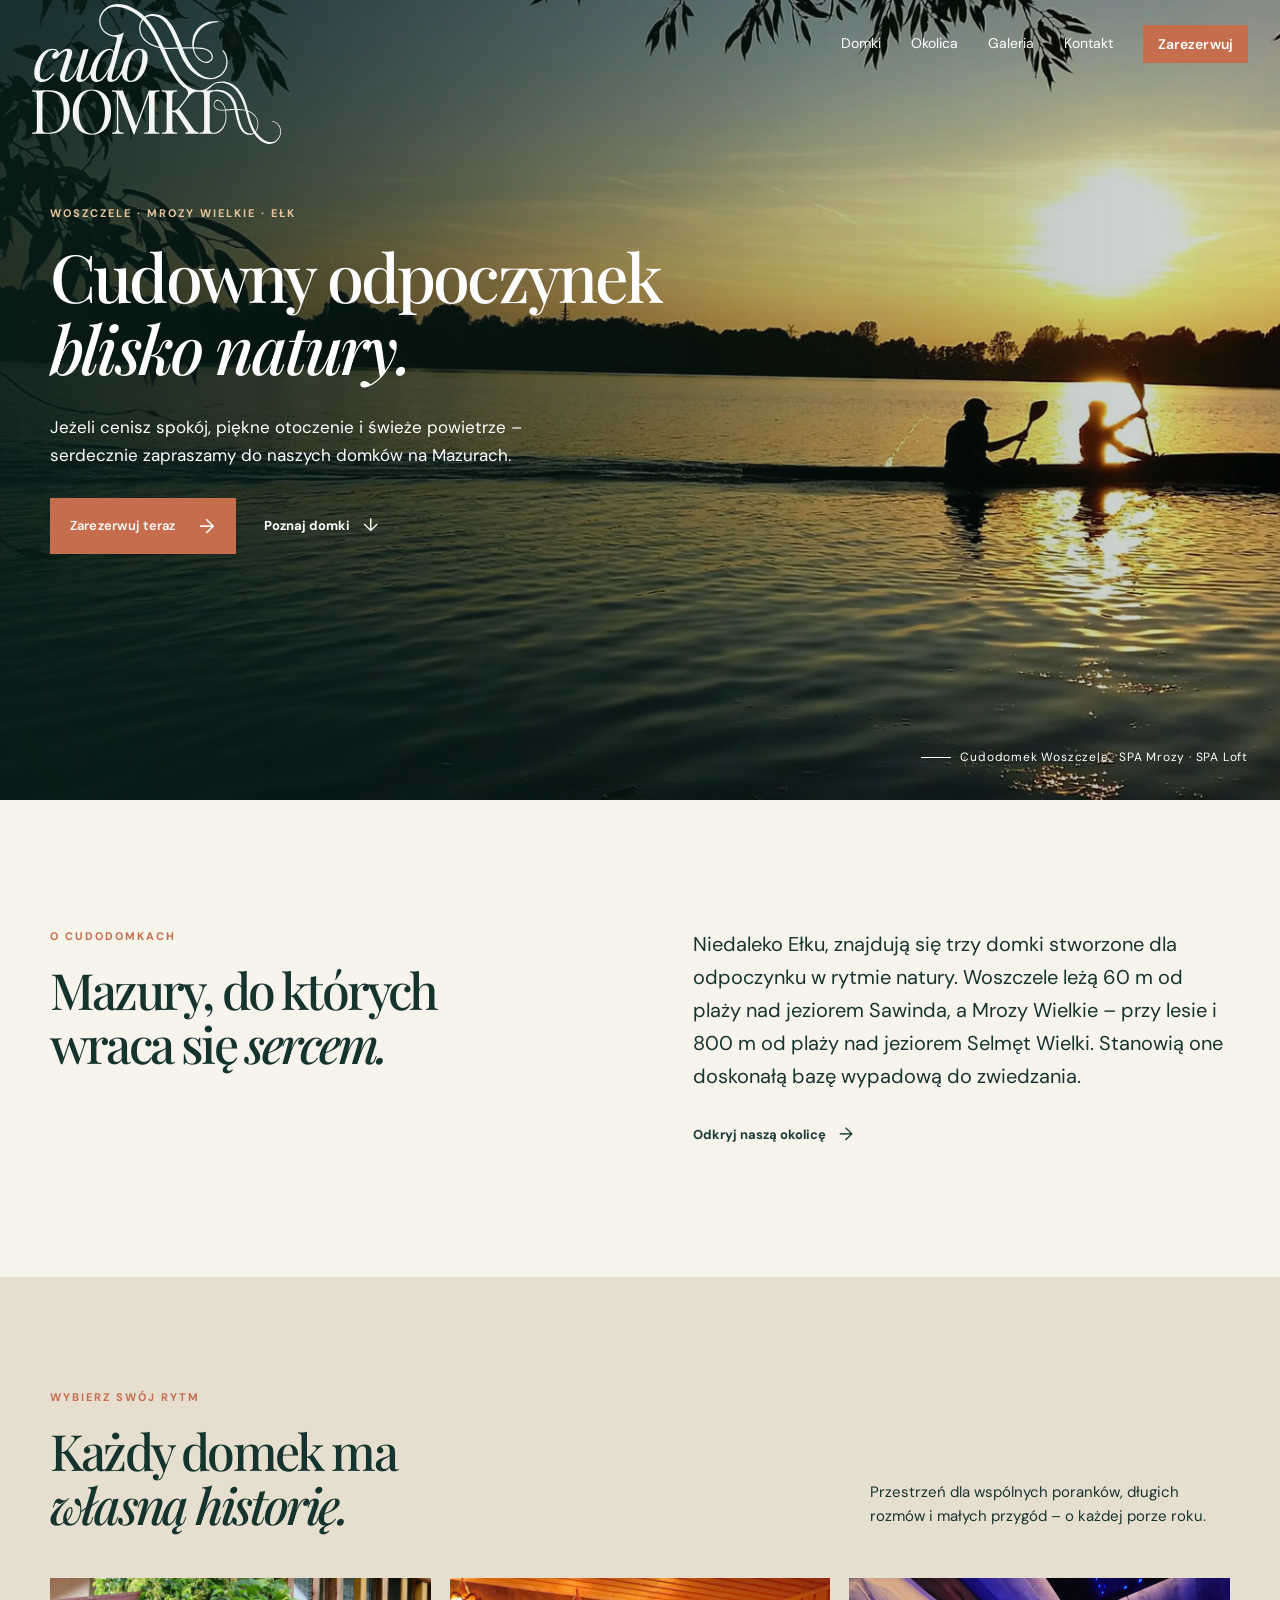
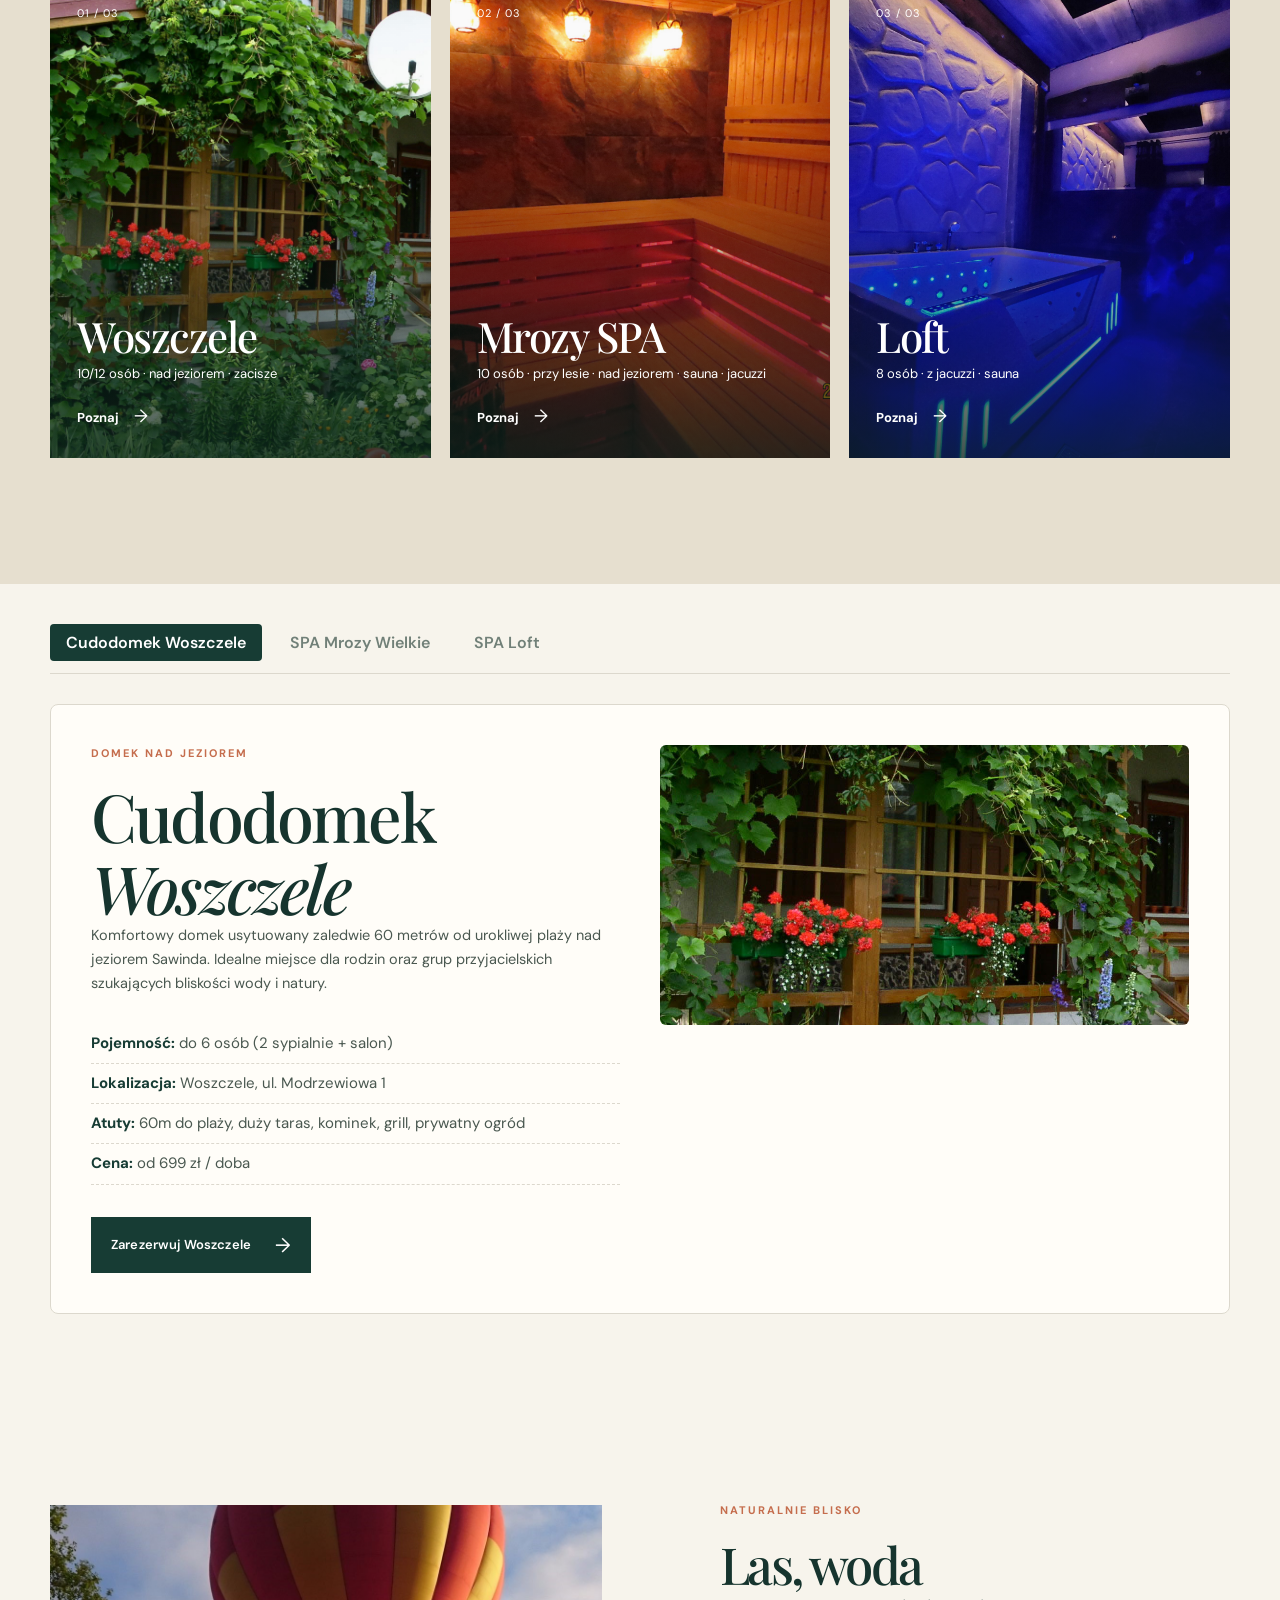
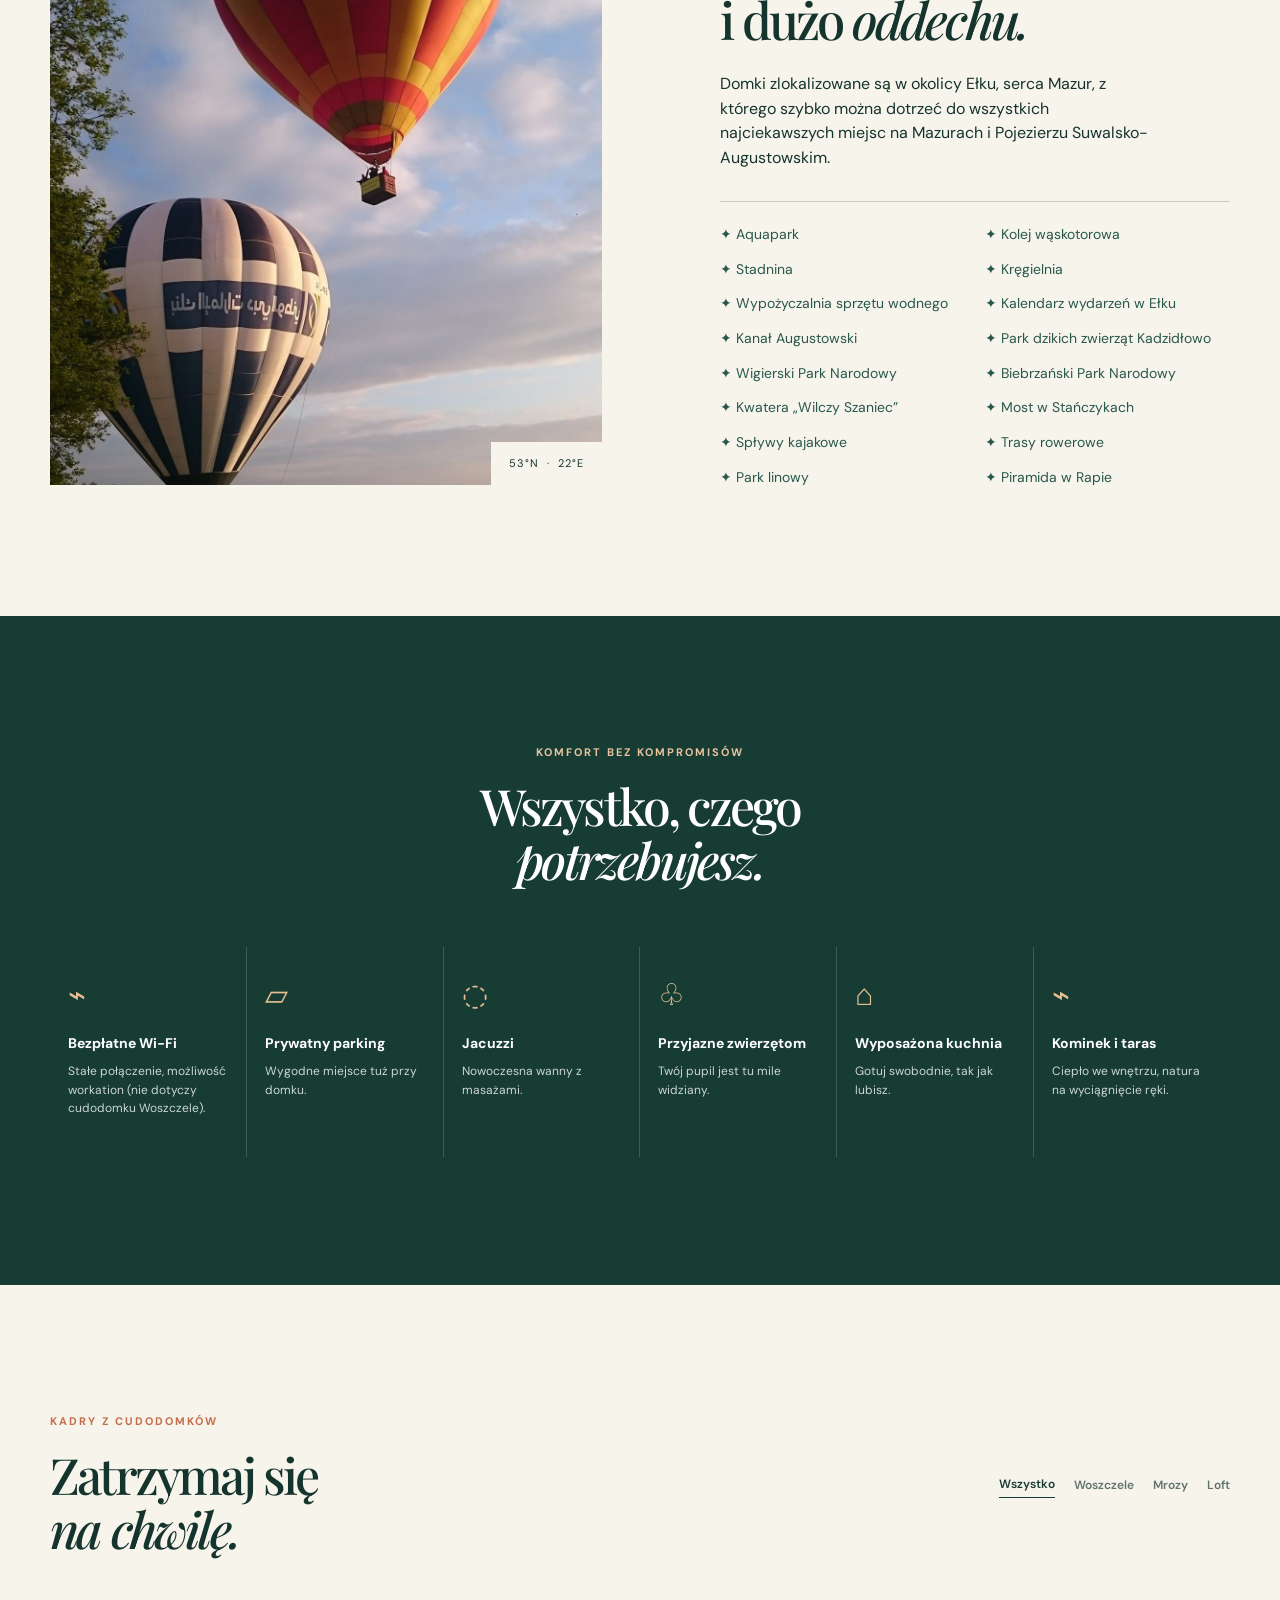
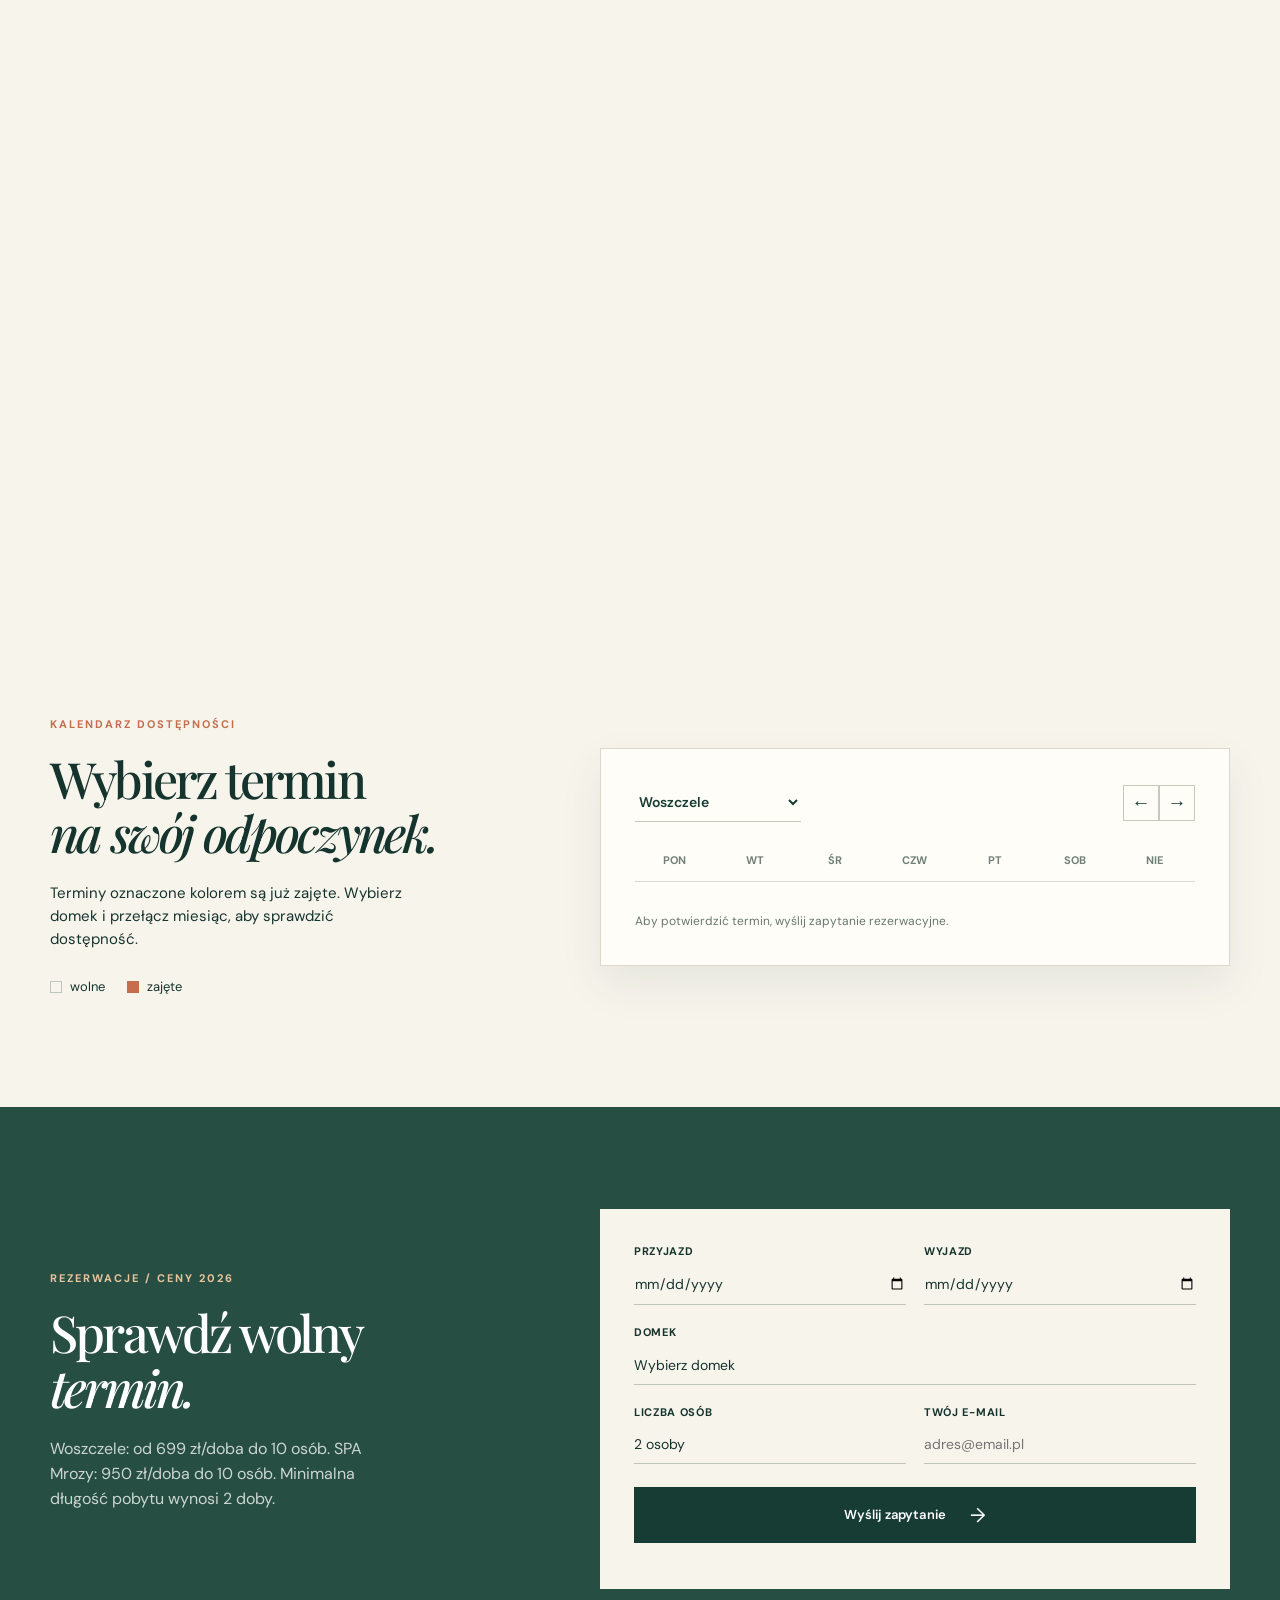
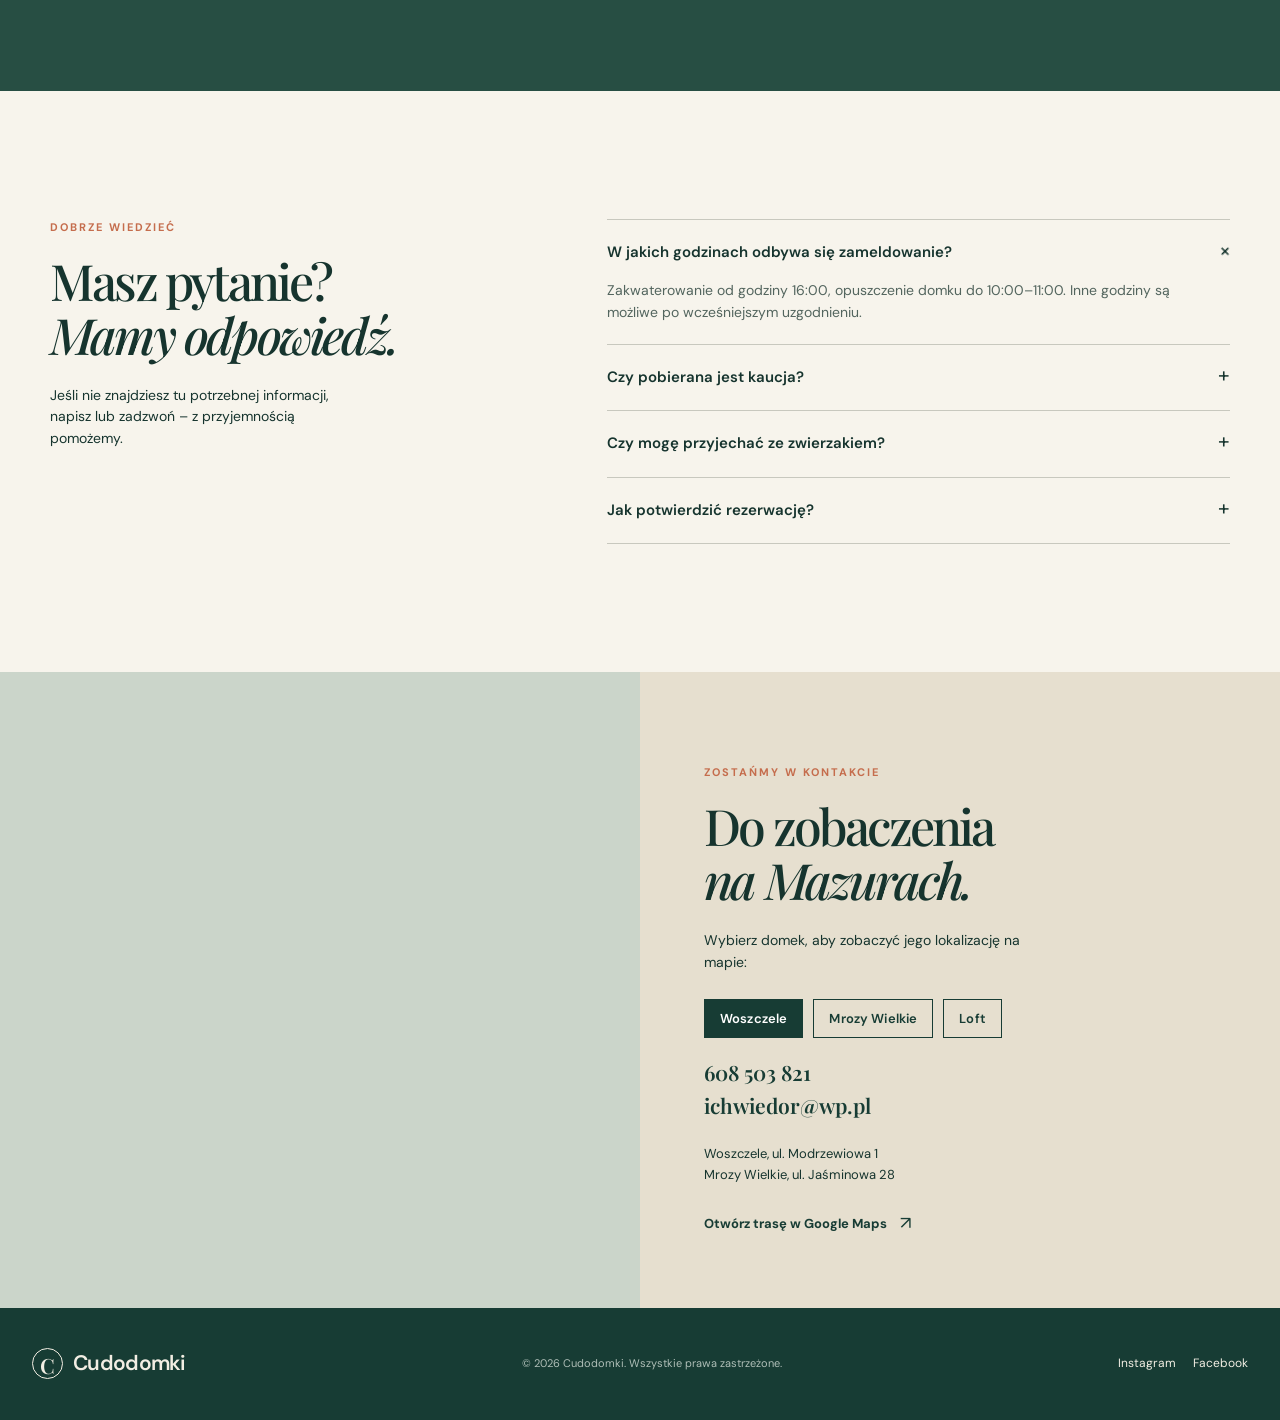
==== commit 2d636da7: "adding firebase database v6" ====
--- a/index.html
+++ b/index.html
@@ -36,46 +36,46 @@
 
       <section class="intro section container" id="domki">
         <div class="intro-copy"><p class="eyebrow">O Cudodomkach</p><h2>Mazury, do których<br />wraca się <em>sercem.</em></h2></div>
-        <div><p class="large-copy">Niedaleko Ełku, znajdują się trzy domki stworzone dla odpoczynku w rytmie natury. Woszczele leżą 60 m od plaży nad jeziorem Sawinda, a Mrozy Wielkie – przy lesie i 800 m od plaży nad jeziorem Selmęt Wielki. Stanowią one doskonałą bazę wypadową do zwiedzania. Poniżej znajduję się lista miejsc, ktore (w czasie forszej pogody) warto odwiedzić: </p><a class="text-link" href="#okolica">Odkryj naszą okolicę <span>→</span></a></div>
+        <div><p class="large-copy">Niedaleko Ełku, znajdują się trzy domki stworzone dla odpoczynku w rytmie natury. Woszczele leżą 60 m od plaży nad jeziorem Sawinda, a Mrozy Wielkie – przy lesie i 800 m od plaży nad jeziorem Selmęt Wielki. Stanowią one doskonałą bazę wypadową do zwiedzania.</p><a class="text-link" href="#okolica">Odkryj naszą okolicę <span>→</span></a></div>
       </section>
 
       <section class="cabins section" aria-labelledby="cabins-heading">
-  <div class="container section-heading">
-    <div>
-      <p class="eyebrow">Wybierz swój rytm</p>
-      <h2 id="cabins-heading">Każdy domek ma<br /><em>własną historię.</em></h2>
-    </div>
-    <p>Przestrzeń dla wspólnych poranków, długich rozmów i małych przygód – o każdej porze roku.</p>
-  </div>
-  <div class="cabin-grid container">
-    <article class="cabin-card cabin-woszczele">
-      <div class="cabin-card-content">
-        <p>01 / 03</p>
-        <h3>Woszczele</h3>
-        <span>10/12 osób · nad jeziorem · zacisze </span>
-        <a href="#detail-woszczele" class="btn-poznaj" data-cabin="woszczele" aria-label="Zapytaj o domek Woszczele">Poznaj <b>→</b></a>
-      </div>
-    </article>
-    <article class="cabin-card cabin-mrozy">
-      <div class="cabin-card-content">
-        <p>02 / 03</p>
-        <h3>Mrozy SPA</h3>
-        <span>10 osób · przy lesie · nad jeziorem · sauna · jacuzzi</span>
-        <a href="#detail-mrozy" class="btn-poznaj" data-cabin="mrozy" aria-label="Zapytaj o domek Mrozy">Poznaj <b>→</b></a>
-      </div>
-    </article>
-    <article class="cabin-card cabin-loft">
-      <div class="cabin-card-content">
-        <p>03 / 03</p>
-        <h3>Loft</h3>
-        <span>8 osób · z jacuzzi · sauna </span>
-        <a href="#detail-loft" class="btn-poznaj" data-cabin="loft" aria-label="Zapytaj o domek Loft">Poznaj <b>→</b></a>
-      </div>
-    </article>
-  </div>
-      </section>
-
-            <section class="cabin-details-section section container" id="szczegoly-domku">
+        <div class="container section-heading">
+          <div>
+            <p class="eyebrow">Wybierz swój rytm</p>
+            <h2 id="cabins-heading">Każdy domek ma<br /><em>własną historię.</em></h2>
+          </div>
+          <p>Przestrzeń dla wspólnych poranków, długich rozmów i małych przygód – o każdej porze roku.</p>
+        </div>
+        <div class="cabin-grid container">
+          <article class="cabin-card cabin-woszczele">
+            <div class="cabin-card-content">
+              <p>01 / 03</p>
+              <h3>Woszczele</h3>
+              <span>10/12 osób · nad jeziorem · zacisze</span>
+              <a href="#detail-woszczele" class="btn-poznaj" data-cabin="woszczele" aria-label="Zapytaj o domek Woszczele">Poznaj <b>→</b></a>
+            </div>
+          </article>
+          <article class="cabin-card cabin-mrozy">
+            <div class="cabin-card-content">
+              <p>02 / 03</p>
+              <h3>Mrozy SPA</h3>
+              <span>10 osób · przy lesie · nad jeziorem · sauna · jacuzzi</span>
+              <a href="#detail-mrozy" class="btn-poznaj" data-cabin="mrozy" aria-label="Zapytaj o domek Mrozy">Poznaj <b>→</b></a>
+            </div>
+          </article>
+          <article class="cabin-card cabin-loft">
+            <div class="cabin-card-content">
+              <p>03 / 03</p>
+              <h3>Loft</h3>
+              <span>8 osób · z jacuzzi · sauna</span>
+              <a href="#detail-loft" class="btn-poznaj" data-cabin="loft" aria-label="Zapytaj o domek Loft">Poznaj <b>→</b></a>
+            </div>
+          </article>
+        </div>
+      </section>
+
+      <section class="cabin-details-section section container" id="szczegoly-domku">
         <div class="cabin-tabs-nav" role="tablist">
           <button class="cabin-tab-btn active" data-target="woszczele">Cudodomek Woszczele</button>
           <button class="cabin-tab-btn" data-target="mrozy">SPA Mrozy Wielkie</button>
@@ -112,7 +112,7 @@
               <div class="cabin-detail-copy">
                 <p class="eyebrow">Dom przy lesie ze SPA</p>
                 <h2>SPA <em>Mrozy Wielkie</em></h2>
-                <p class="large-copy">Cudowny całoroczny dom położony nad jeziorem Selmęt Wielki w Mrozach Wielkich koło Ełku przy ul. Jaśminowej 28. Usytuowany jest przy samym lesie, 800m od dobrze zagospodarowanej, piaszczystej, czystej gminnej plaży nad jeziorem Selmęt Wielki. Na plaży znajduje się długi pomost, miejsce do gry w siatkówkę, zadaszone wiaty. Po drugiej stronie jeziora w miejscowości Szeligi dodatkowo znajduje się duża, strzeżona plaża z możliwością wypożyczenia sprzętu wodnego. Można tam również posmakować zapiekanek, hot-dogów i napić się zimnego piwa.<br /><br />Powierzchnia domu to 150m², przeznaczona do 10 osób. Posesja ogrodzona i bardzo dobrze zagospodarowana. Dodatkowo bezpłatny parking na terenie posesji i bezpłatne Wi-Fi. Najbliższy sklep w Ełku (ok. 4 km). W samej wsi Mrozy Wielkie jest również możliwość wypożyczenia łódki i kajaków w zaprzyjaźnionym gospodarstwie agroturystycznym (500 m od naszej posesji). Jest tam również możliwość wykupienia domowych obiadów – tel. (87) 6204735.</p>
+                <p class="large-copy">Cudowny całoroczny dom położony nad jeziorem Selmęt Wielki w Mrozach Wielkich koło Ełku przy ul. Jaśminowej 28. Usytuowany jest przy samym lesie, 800m od dobrze zagospodarowanej, piaszczystej, czystej gminnej plaży nad jeziorem Selmęt Wielki.<br /><br />Powierzchnia domu to 150m², przeznaczona do 10 osób. Posesja ogrodzona i bardzo dobrze zagospodarowana. Dodatkowo bezpłatny parking na terenie posesji i bezpłatne Wi-Fi.</p>
                 <ul class="cabin-spec-list">
                   <li><strong>Pojemność:</strong> do 8-10 osób (3 sypialnie + salon)</li>
                   <li><strong>Lokalizacja:</strong> Mrozy Wielkie, ul. Jaśminowa 28</li>
@@ -121,8 +121,6 @@
                 </ul>
                 <a class="button button-dark" href="#rezerwacja">Zarezerwuj Mrozy <span>→</span></a>
               </div>
-              
-              <!-- GALERIA ZDJĘĆ W PRAWEJ KOLUMNIE -->
               <div class="cabin-detail-gallery">
                 <div class="cabin-detail-image">
                   <img src="assets/images/mrozy_wew.jpg" alt="Domek Mrozy Wielkie - wnętrze" />
@@ -153,9 +151,6 @@
                 <div class="cabin-detail-image">
                   <img src="assets/images/loft_jacuzzi.jpeg" alt="Domek SPA Loft" />
                 </div>
-                <div class="cabin-detail-image">
-                  <img src="assets/images/loft_jacuzzi.jpeg" alt="Domek SPA Loft - dod" />
-                </div>
               </div>
             </div>  
           </article>
@@ -164,7 +159,7 @@
 
       <section class="features section container" id="okolica">
         <div class="feature-image"><img src="assets/images/balonem_mazury.jpg" alt="Jezioro i zielona okolica Cudodomków" /><div class="image-tag">53°N&nbsp; · &nbsp;22°E</div></div>
-        <div class="feature-copy"><p class="eyebrow">Naturalnie blisko</p><h2>Las, woda<br />i dużo <em>oddechu.</em></h2><p>Domki zlokalizowane są w okolicy Ełku, serca Mazur, z którego szybko można dotrzeć do wszystkich najciekawszych miejsc na Mazurach i Pojezierzu Suwalsko-Augustowskim. W okolicy znajdują się liczne plaże, lasy, parki krajobrazowe, stawy wędkarskie i wiele wiele innych.</p>
+        <div class="feature-copy"><p class="eyebrow">Naturalnie blisko</p><h2>Las, woda<br />i dużo <em>oddechu.</em></h2><p>Domki zlokalizowane są w okolicy Ełku, serca Mazur, z którego szybko można dotrzeć do wszystkich najciekawszych miejsc na Mazurach i Pojezierzu Suwalsko-Augustowskim.</p>
           <div class="activity-list">
             <span>✦ <a href="https://mosir.elk.pl" target="_blank" rel="noopener noreferrer">Aquapark</a></span>
             <span>✦ <a href="https://kolejka-elk.pl" target="_blank" rel="noopener noreferrer">Kolej wąskotorowa</a></span>
@@ -219,55 +214,32 @@
       <section class="booking section" id="rezerwacja"><div class="booking-wrap container"><div><p class="eyebrow eyebrow-light">Rezerwacje / ceny 2026</p><h2>Sprawdź wolny<br /><em>termin.</em></h2><p>Woszczele: od 699 zł/doba do 10 osób. SPA Mrozy: 950 zł/doba do 10 osób. Minimalna długość pobytu wynosi 2 doby.</p></div><form class="booking-form" id="booking-form"><div class="form-row"><label>Przyjazd<input type="date" required /></label><label>Wyjazd<input type="date" required /></label></div><label>Domek<select required><option value="">Wybierz domek</option><option>Woszczele</option><option>SPA Mrozy Wielkie</option><option>SPA Loft</option></select></label><div class="form-row"><label>Liczba osób<select><option>2 osoby</option><option>3–4 osoby</option><option>5–6 osób</option><option>7–10 osób</option></select></label><label>Twój e-mail<input type="email" placeholder="adres@email.pl" required /></label></div><button class="button button-dark" type="submit">Wyślij zapytanie <span>→</span></button><p class="form-message" aria-live="polite"></p></form></div></section>
 
       <section class="faq section container"><div class="faq-intro"><p class="eyebrow">Dobrze wiedzieć</p><h2>Masz pytanie?<br /><em>Mamy odpowiedź.</em></h2><p>Jeśli nie znajdziesz tu potrzebnej informacji, napisz lub zadzwoń – z przyjemnością pomożemy.</p></div><div class="faq-list"><details open><summary>W jakich godzinach odbywa się zameldowanie? <span>+</span></summary><p>Zakwaterowanie od godziny 16:00, opuszczenie domku do 10:00–11:00. Inne godziny są możliwe po wcześniejszym uzgodnieniu.</p></details><details><summary>Czy pobierana jest kaucja? <span>+</span></summary><p>Tak. Kaucja na poczet ewentualnych szkód wynosi 500 zł i jest zwracana po bezusterkowym odbiorze domu.</p></details><details><summary>Czy mogę przyjechać ze zwierzakiem? <span>+</span></summary><p>Tak, po wcześniejszym ustaleniu. Opłata za pobyt zwierzaka wynosi 30 zł/doba lub 200 zł/tydzień.</p></details><details><summary>Jak potwierdzić rezerwację? <span>+</span></summary><p>Rezerwacja wymaga potwierdzenia mailowego oraz wpłaty zadatku w wysokości jednej trzeciej wartości pobytu.</p></details></div></section>
+      
       <section class="contact" id="kontakt">
-  <div class="contact-map">
-    <iframe id="contact-map-frame" title="Mapa Google – Cudodomki" src="https://www.google.com/maps?q=53.864156,22.239387&z=13&output=embed" loading="lazy" referrerpolicy="no-referrer-when-downgrade"></iframe>
-  </div>
-  <div class="contact-content">
-    <p class="eyebrow">Zostańmy w kontakcie</p>
-    <h2>Do zobaczenia<br /><em>na Mazurach.</em></h2>
-    <p>Wybierz domek, aby zobaczyć jego lokalizację na mapie:</p>
+        <div class="contact-map">
+          <iframe id="contact-map-frame" title="Mapa Google – Cudodomki" src="https://www.google.com/maps?q=53.864156,22.239387&z=13&output=embed" loading="lazy" referrerpolicy="no-referrer-when-downgrade"></iframe>
+        </div>
+        <div class="contact-content">
+          <p class="eyebrow">Zostańmy w kontakcie</p>
+          <h2>Do zobaczenia<br /><em>na Mazurach.</em></h2>
+          <p>Wybierz domek, aby zobaczyć jego lokalizację na mapie:</p>
+          
+          <div class="map-selector" style="display: flex; gap: 10px; margin-bottom: 20px;">
+            <button class="button button-small map-btn active" data-lat="53.864156" data-lng="22.239387">Woszczele</button>
+            <button class="button button-small map-btn" data-lat="53.803988750413396" data-lng="22.414194187104737">Mrozy Wielkie</button> 
+            <button class="button button-small map-btn" data-lat="53.803919" data-lng="22.414160">Loft</button>
+          </div>
+
+          <a class="contact-link" href="tel:+48608503821">608 503 821</a>
+          <a class="contact-link" href="mailto:ichwiedor@wp.pl">ichwiedor@wp.pl</a>
+          <p class="address">Woszczele, ul. Modrzewiowa 1<br />Mrozy Wielkie, ul. Jaśminowa 28</p>
+          <a id="map-link-external" class="text-link" href="https://maps.google.com/?q=53.864156,22.239387" target="_blank" rel="noopener">Otwórz trasę w Google Maps <span>↗</span></a>
+        </div>
+      </section>
+    </main>
     
-    <!-- Przyciski wyboru domku do mapy -->
-    <div class="map-selector" style="display: flex; gap: 10px; margin-bottom: 20px;">
-      <button class="button button-small map-btn active" data-lat="53.864156" data-lng="22.239387">Woszczele</button>
-      <button class="button button-small map-btn" data-lat="53.803988750413396" data-lng="22.414194187104737">Mrozy Wielkie</button> 
-      <button class="button button-small map-btn" data-lat="53.803919" data-lng="22.414160">Loft</button>
-    </div>
-
-    <a class="contact-link" href="tel:+48608503821">608 503 821</a>
-    <a class="contact-link" href="mailto:ichwiedor@wp.pl">ichwiedor@wp.pl</a>
-    <p class="address">Woszczele, ul. Modrzewiowa 1<br />Mrozy Wielkie, ul. Jaśminowa 28</p>
-    <a id="map-link-external" class="text-link" href="https://maps.google.com/?q=53.864156,22.239387" target="_blank" rel="noopener">Otwórz trasę w Google Maps <span>↗</span></a>
-  </div>
-</section>
-    </main>
     <footer class="site-footer"><a class="brand" href="#start"><span class="brand-mark">C</span><span>Cudodomki</span></a><p>© 2026 Cudodomki. Wszystkie prawa zastrzeżone.</p><div><a href="#">Instagram</a><a href="#">Facebook</a></div></footer>
-        <script type="module">
-      // Import the functions you need from the SDKs you need
-      import { initializeApp } from "https://www.gstatic.com/firebasejs/12.16.0/firebase-app.js";
-      import { getAnalytics } from "https://www.gstatic.com/firebasejs/12.16.0/firebase-analytics.js";
-      import { getFirestore, collection, addDoc } from "https://www.gstatic.com/firebasejs/10.8.0/firebase-firestore.js";
-
-      // TODO: Add SDKs for Firebase products that you want to use
-      // https://firebase.google.com/docs/web/setup#available-libraries
-
-      // Your web app's Firebase configuration
-      // For Firebase JS SDK v7.20.0 and later, measurementId is optional
-      const firebaseConfig = {
-        apiKey: "AIzaSyAO6W4-rLOYqVyrcHdbKlMd6BZAAqYDWQI",
-        authDomain: "cudodomki.firebaseapp.com",
-        projectId: "cudodomki",
-        storageBucket: "cudodomki.firebasestorage.app",
-        messagingSenderId: "854596007648",
-        appId: "1:854596007648:web:5c62f53622f81e78814285",
-        measurementId: "G-84Z26DF7S6"
-      };
-
-      // Initialize Firebase
-      const app = initializeApp(firebaseConfig);
-      const analytics = getAnalytics(app);
-    </script>
+    
     <script type="module" src="script.js"></script>
   </body>
 </html>
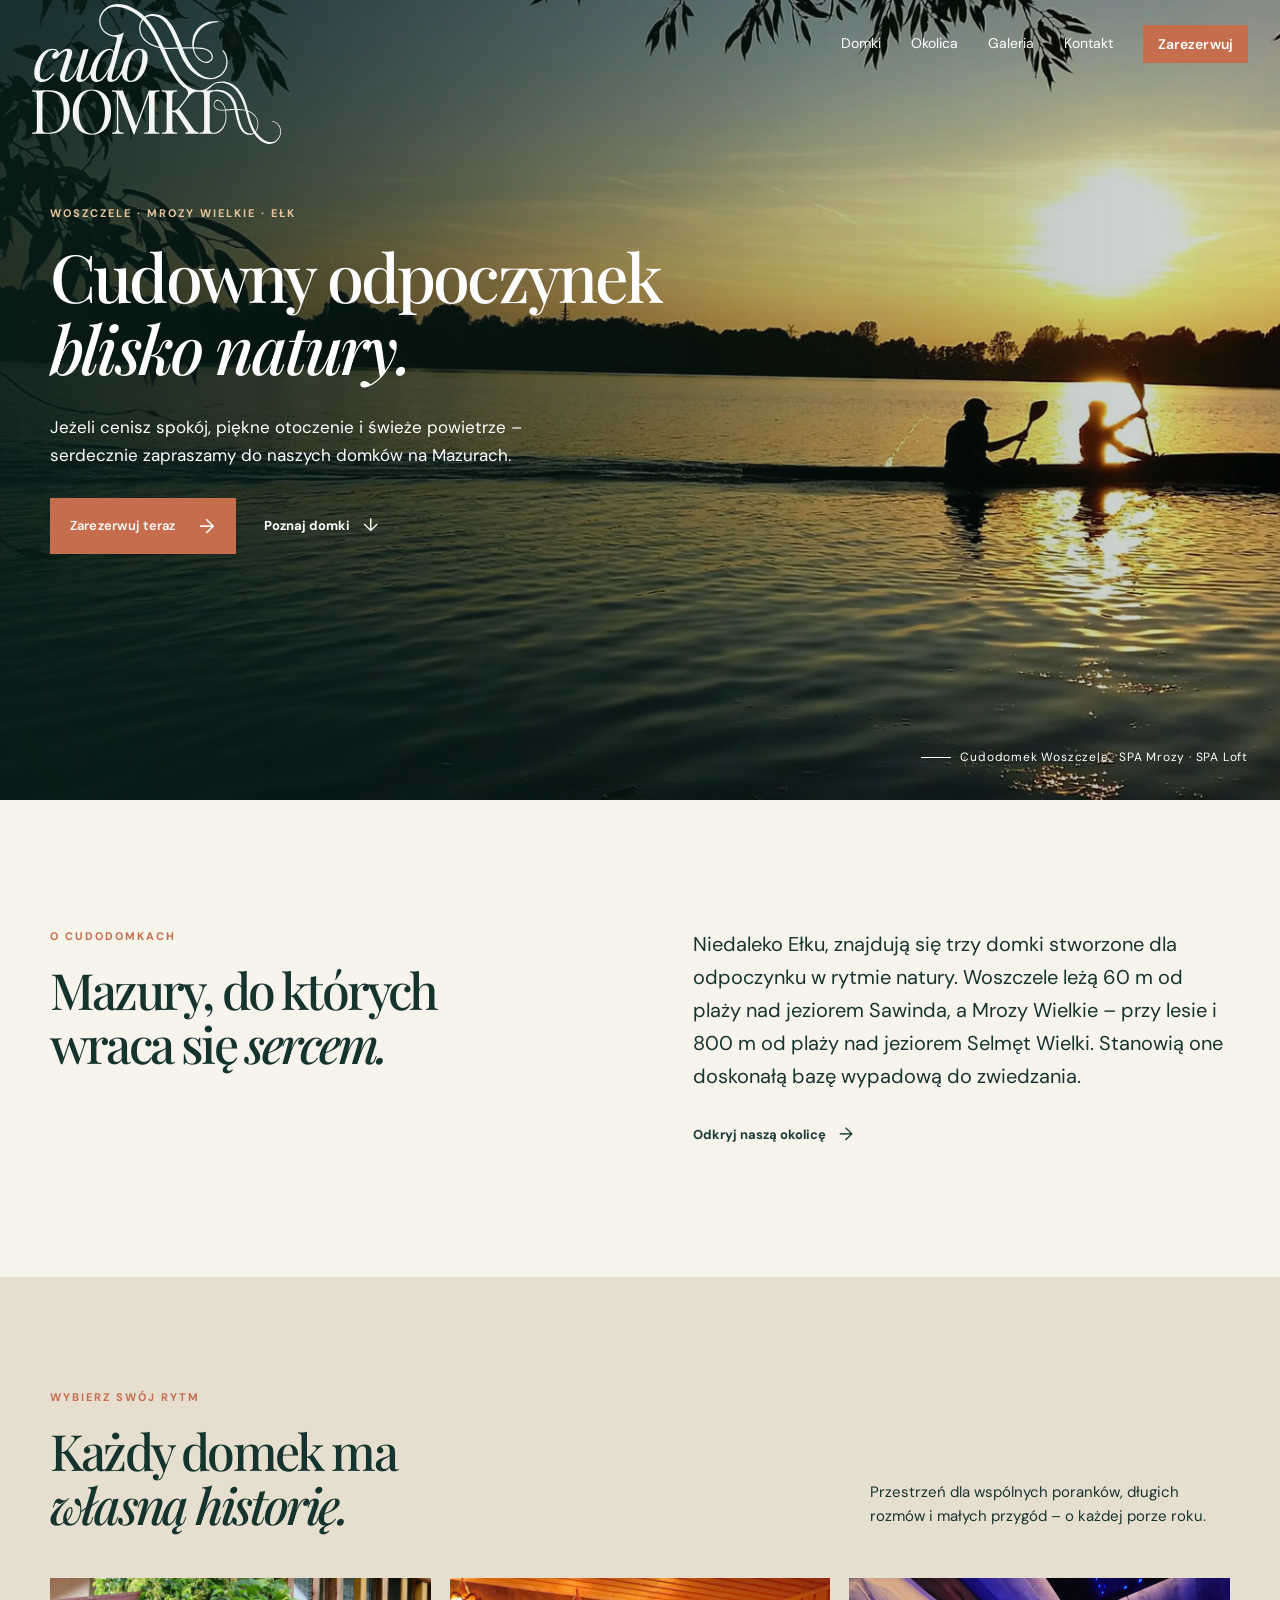
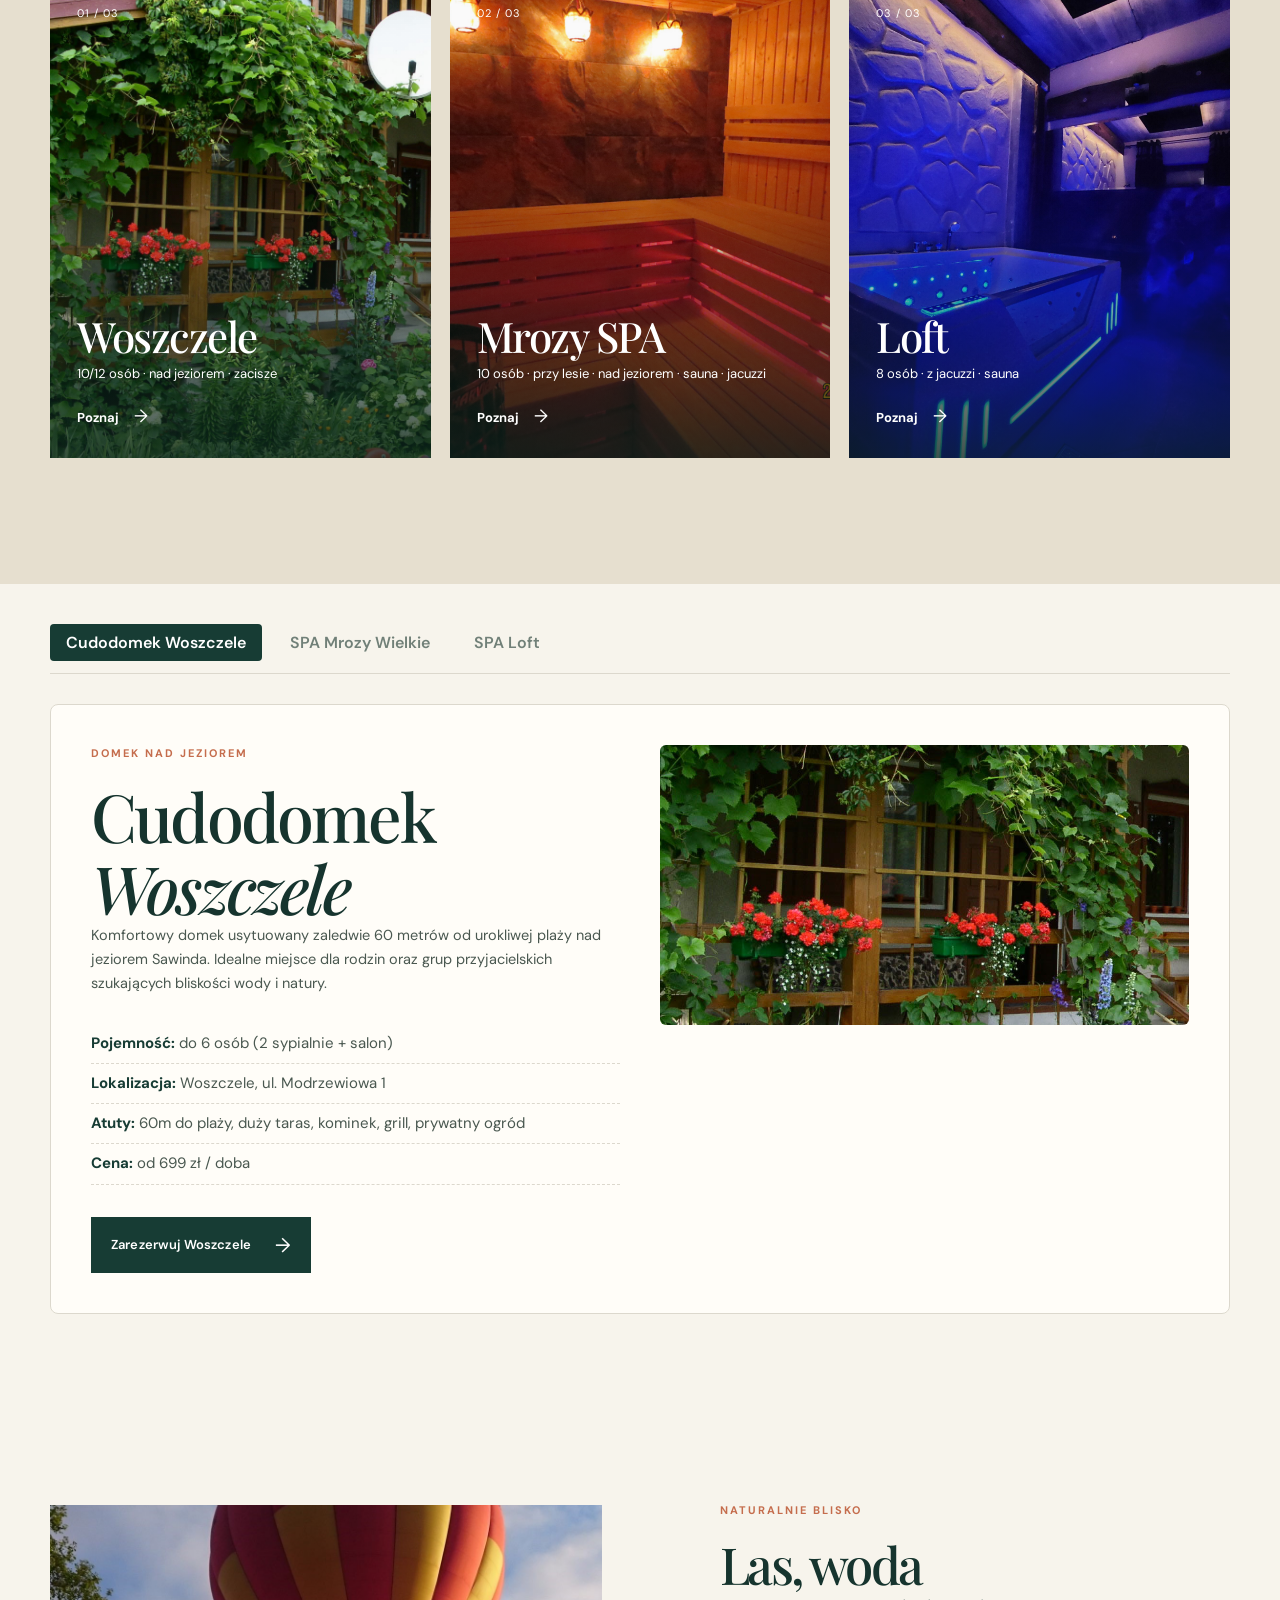
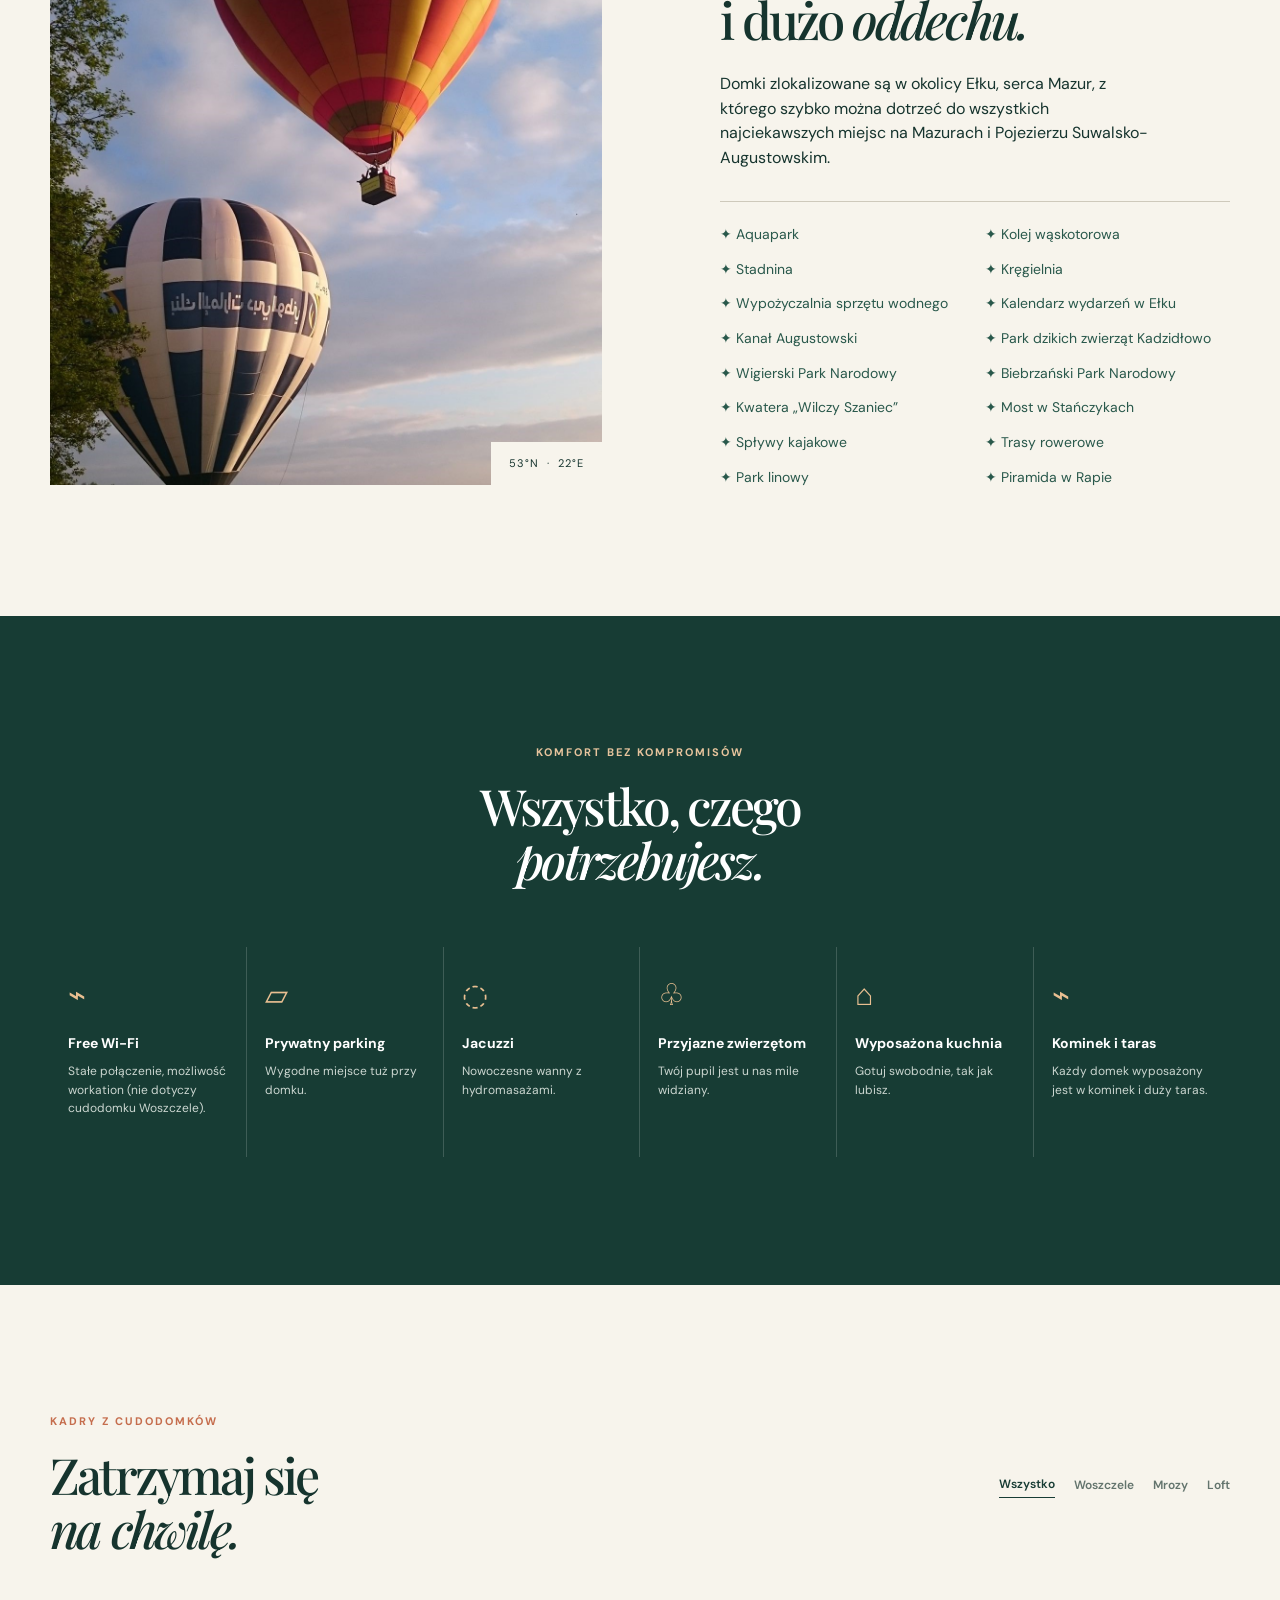
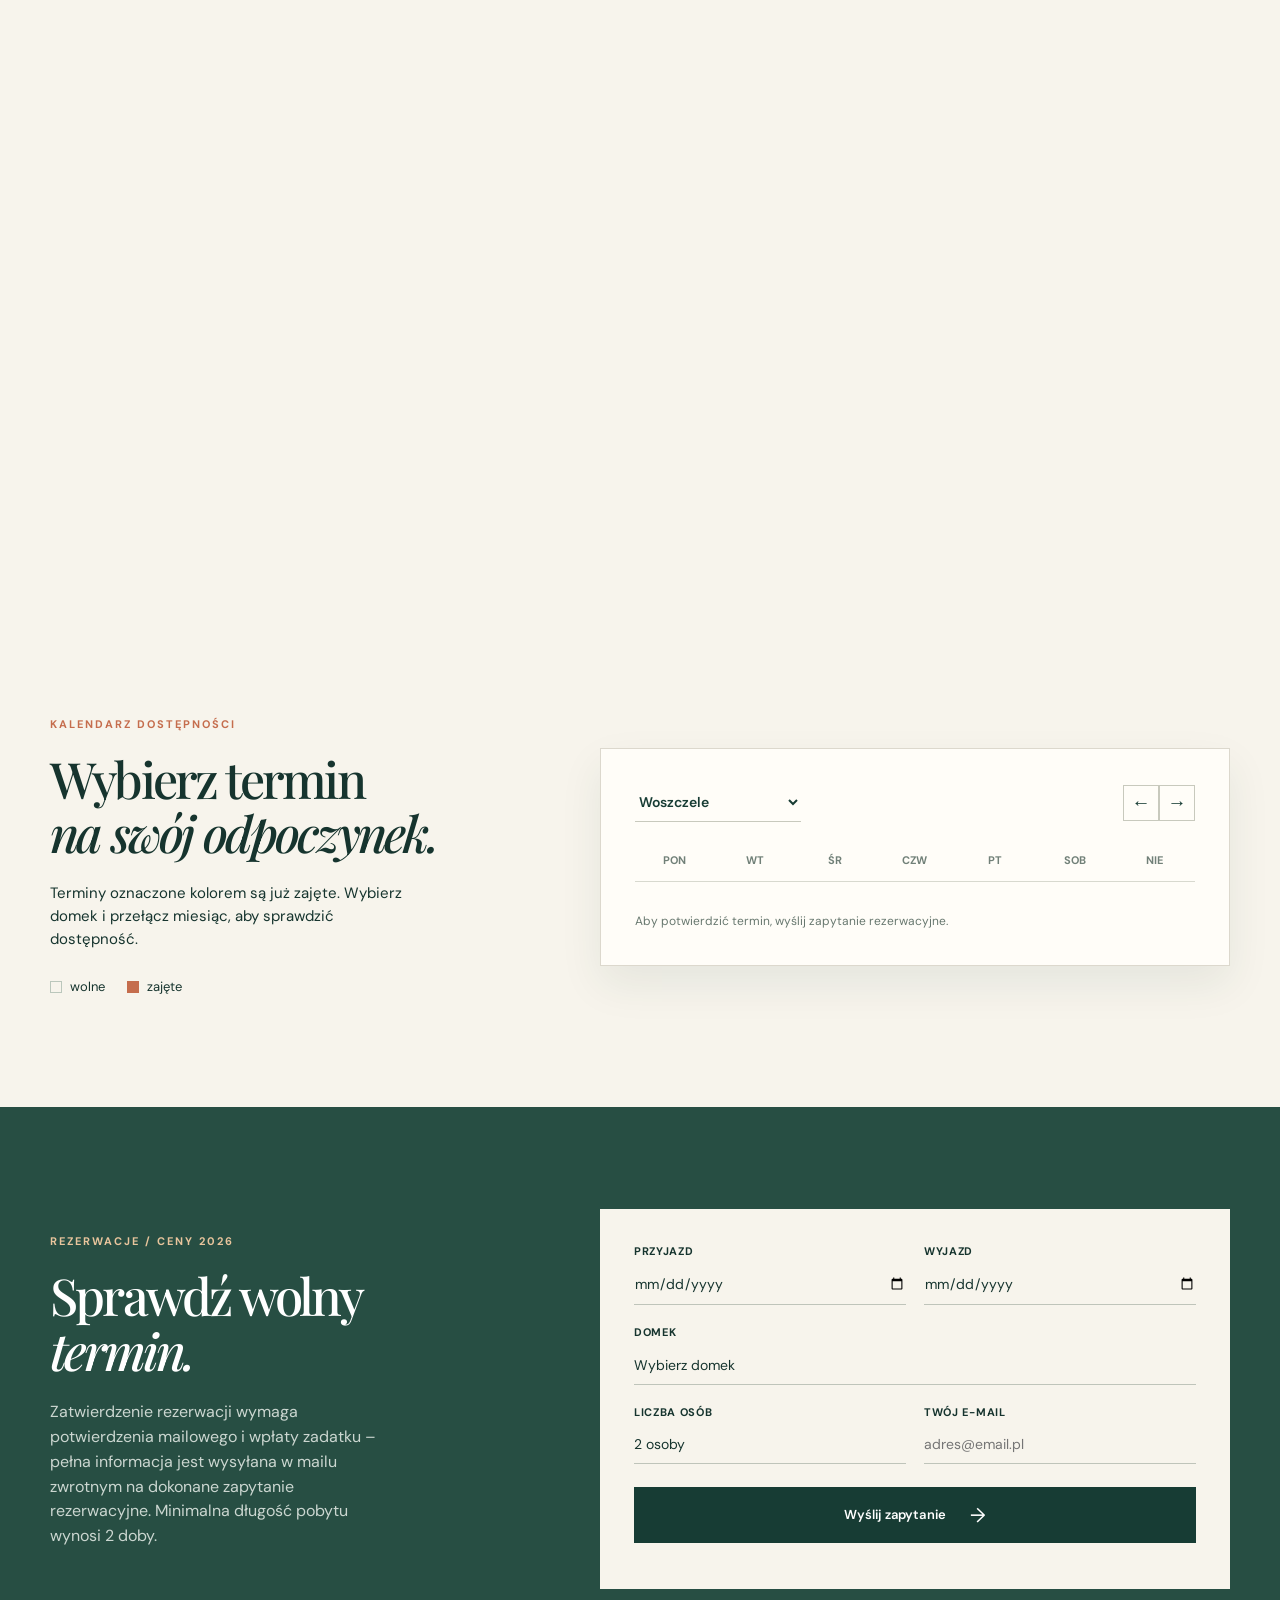
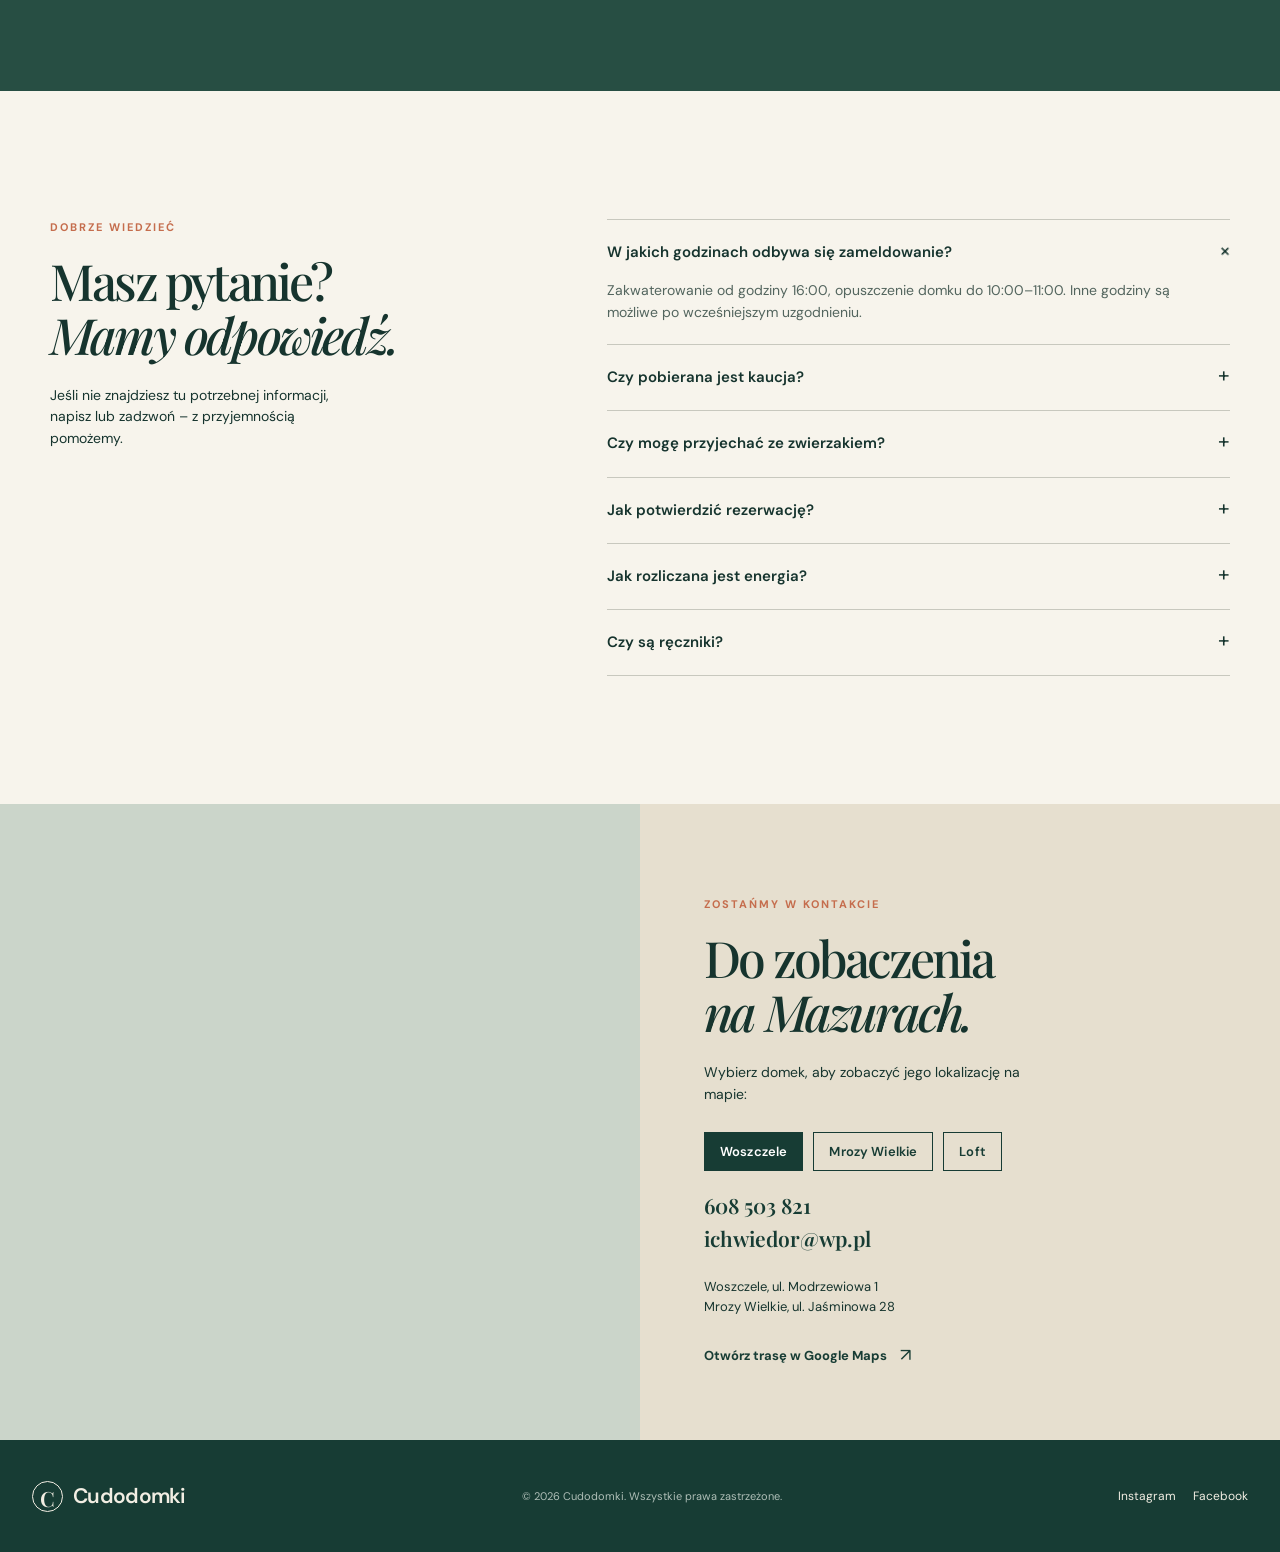
==== commit 4847953e: "reconfiguring admin panel, small index changes, and js func" ====
--- a/index.html
+++ b/index.html
@@ -110,20 +110,22 @@
           <article class="cabin-detail-panel" id="detail-mrozy">
             <div class="cabin-detail-grid">
               <div class="cabin-detail-copy">
-                <p class="eyebrow">Dom przy lesie ze SPA</p>
+                <p class="eyebrow">Dom SPA prz lesie</p>
                 <h2>SPA <em>Mrozy Wielkie</em></h2>
-                <p class="large-copy">Cudowny całoroczny dom położony nad jeziorem Selmęt Wielki w Mrozach Wielkich koło Ełku przy ul. Jaśminowej 28. Usytuowany jest przy samym lesie, 800m od dobrze zagospodarowanej, piaszczystej, czystej gminnej plaży nad jeziorem Selmęt Wielki.<br /><br />Powierzchnia domu to 150m², przeznaczona do 10 osób. Posesja ogrodzona i bardzo dobrze zagospodarowana. Dodatkowo bezpłatny parking na terenie posesji i bezpłatne Wi-Fi.</p>
+                <p class="large-copy">Cudowny całoroczny dom położony nad jeziorem Selmęt Wielki w Mrozach Wielkich koło Ełku przy ul. Jaśminowej 28. Usytuowany jest przy samym lesie, 800m od dobrze zagospodarowanej, piaszczystej, czystej gminnej plaży z piaskiem, pomostem, boiskiem do gry w siatkówkę oraz zadaszoną wiatą nad jeziorem Selmęt Wielki.<br /><br />Powierzchnia domu to 150m², przeznaczona do 10 osób. Posesja jest ogrodzona i bardzo dobrze zagospodarowana. Dodatkowo bezpłatny parking na terenie posesji i bezpłatne Wi-Fi. Najbliższy sklep w Ełku, około – 4 km. W samej wsi  Mrozy Wielkie jest również możliwość wypożyczenia łódki i kajaków w zaprzyjaźnionym gospodarstwie agroturystycznym (500 m od naszej posesji). Jest tam również możliwość  wykupienia domowych obiadów – tel. (87) 6204735</p>
                 <ul class="cabin-spec-list">
                   <li><strong>Pojemność:</strong> do 8-10 osób (3 sypialnie + salon)</li>
                   <li><strong>Lokalizacja:</strong> Mrozy Wielkie, ul. Jaśminowa 28</li>
-                  <li><strong>Atuty:</strong> Prywatna strefa SPA (jacuzzi + sauna), bliskość lasu, balia ogrodowa</li>
+                  <li><strong>Strefa SPA:</strong> Duże jacuzzi z hydromasażem, sauna na podczerwień, duża sucha sauna fińska, biokominek (płyn we własnym zakresie)</li>
                   <li><strong>Cena:</strong> od 950 zł / doba</li>
+                  <li><strong>Ogród:</strong> Plac zabaw, pisakownica, domek, boisko do gry w siatkówkę, grill, wygodne meble ogrodowe, dart, piłkarzyki, mini tenis stołowy, wygodne leżaki</li>
+                  <li><strong>Parter:</strong> Duży salon z TV, kula dyskotekowa, jadalnia, w pełni wyposażona kuchnia, mikrfalówka, toster, ekspres do kawy ciśnieniowo-przelewowy</li>
                 </ul>
                 <a class="button button-dark" href="#rezerwacja">Zarezerwuj Mrozy <span>→</span></a>
               </div>
               <div class="cabin-detail-gallery">
                 <div class="cabin-detail-image">
-                  <img src="assets/images/mrozy_wew.jpg" alt="Domek Mrozy Wielkie - wnętrze" />
+                  <img src="assets/images/front_mrozy.jpg" alt="Domek Mrozy Wielkie - wnętrze" />
                 </div>
                 <div class="cabin-detail-image">
                   <img src="assets/images/mrozy_wew.jpg" alt="Domek Mrozy Wielkie - strefa relaksu" />
@@ -183,12 +185,12 @@
 
       <section class="amenities section">
         <div class="container"><div class="centered-heading"><p class="eyebrow">Komfort bez kompromisów</p><h2>Wszystko, czego<br /><em>potrzebujesz.</em></h2></div><div class="amenity-grid">
-          <div class="amenity"><div class="amenity-icon">⌁</div><h3>Bezpłatne Wi-Fi</h3><p>Stałe połączenie, możliwość workation (nie dotyczy cudodomku Woszczele).</p></div>
+          <div class="amenity"><div class="amenity-icon">⌁</div><h3>Free Wi-Fi</h3><p>Stałe połączenie, możliwość workation (nie dotyczy cudodomku Woszczele).</p></div>
           <div class="amenity"><div class="amenity-icon">▱</div><h3>Prywatny parking</h3><p>Wygodne miejsce tuż przy domku.</p></div>
-          <div class="amenity"><div class="amenity-icon">◌</div><h3>Jacuzzi</h3><p>Nowoczesna wanny z masażami.</p></div>
-          <div class="amenity"><div class="amenity-icon">♧</div><h3>Przyjazne zwierzętom</h3><p>Twój pupil jest tu mile widziany.</p></div>
+          <div class="amenity"><div class="amenity-icon">◌</div><h3>Jacuzzi</h3><p>Nowoczesne wanny z hydromasażami.</p></div>
+          <div class="amenity"><div class="amenity-icon">♧</div><h3>Przyjazne zwierzętom</h3><p>Twój pupil jest u nas mile widziany.</p></div>
           <div class="amenity"><div class="amenity-icon">⌂</div><h3>Wyposażona kuchnia</h3><p>Gotuj swobodnie, tak jak lubisz.</p></div>
-          <div class="amenity"><div class="amenity-icon">⌁</div><h3>Kominek i taras</h3><p>Ciepło we wnętrzu, natura na wyciągnięcie ręki.</p></div>
+          <div class="amenity"><div class="amenity-icon">⌁</div><h3>Kominek i taras</h3><p>Każdy domek wyposażony jest w kominek i duży taras.</p></div>
         </div></div>
       </section>
 
@@ -211,9 +213,16 @@
         <div class="calendar-card"><div class="calendar-controls"><select id="cabin-calendar" aria-label="Wybierz domek"><option value="woszczele">Woszczele</option><option value="mrozy">SPA Mrozy Wielkie</option><option value="loft">SPA Loft</option></select><div><button class="calendar-nav" id="calendar-prev" aria-label="Poprzedni miesiąc">←</button><button class="calendar-nav" id="calendar-next" aria-label="Następny miesiąc">→</button></div></div><h3 id="calendar-title"></h3><div class="calendar-weekdays"><span>Pon</span><span>Wt</span><span>Śr</span><span>Czw</span><span>Pt</span><span>Sob</span><span>Nie</span></div><div class="calendar-days" id="calendar-days"></div><p class="calendar-note">Aby potwierdzić termin, wyślij zapytanie rezerwacyjne.</p></div>
       </section>
 
-      <section class="booking section" id="rezerwacja"><div class="booking-wrap container"><div><p class="eyebrow eyebrow-light">Rezerwacje / ceny 2026</p><h2>Sprawdź wolny<br /><em>termin.</em></h2><p>Woszczele: od 699 zł/doba do 10 osób. SPA Mrozy: 950 zł/doba do 10 osób. Minimalna długość pobytu wynosi 2 doby.</p></div><form class="booking-form" id="booking-form"><div class="form-row"><label>Przyjazd<input type="date" required /></label><label>Wyjazd<input type="date" required /></label></div><label>Domek<select required><option value="">Wybierz domek</option><option>Woszczele</option><option>SPA Mrozy Wielkie</option><option>SPA Loft</option></select></label><div class="form-row"><label>Liczba osób<select><option>2 osoby</option><option>3–4 osoby</option><option>5–6 osób</option><option>7–10 osób</option></select></label><label>Twój e-mail<input type="email" placeholder="adres@email.pl" required /></label></div><button class="button button-dark" type="submit">Wyślij zapytanie <span>→</span></button><p class="form-message" aria-live="polite"></p></form></div></section>
-
-      <section class="faq section container"><div class="faq-intro"><p class="eyebrow">Dobrze wiedzieć</p><h2>Masz pytanie?<br /><em>Mamy odpowiedź.</em></h2><p>Jeśli nie znajdziesz tu potrzebnej informacji, napisz lub zadzwoń – z przyjemnością pomożemy.</p></div><div class="faq-list"><details open><summary>W jakich godzinach odbywa się zameldowanie? <span>+</span></summary><p>Zakwaterowanie od godziny 16:00, opuszczenie domku do 10:00–11:00. Inne godziny są możliwe po wcześniejszym uzgodnieniu.</p></details><details><summary>Czy pobierana jest kaucja? <span>+</span></summary><p>Tak. Kaucja na poczet ewentualnych szkód wynosi 500 zł i jest zwracana po bezusterkowym odbiorze domu.</p></details><details><summary>Czy mogę przyjechać ze zwierzakiem? <span>+</span></summary><p>Tak, po wcześniejszym ustaleniu. Opłata za pobyt zwierzaka wynosi 30 zł/doba lub 200 zł/tydzień.</p></details><details><summary>Jak potwierdzić rezerwację? <span>+</span></summary><p>Rezerwacja wymaga potwierdzenia mailowego oraz wpłaty zadatku w wysokości jednej trzeciej wartości pobytu.</p></details></div></section>
+      <section class="booking section" id="rezerwacja"><div class="booking-wrap container"><div><p class="eyebrow eyebrow-light">Rezerwacje / ceny 2026</p><h2>Sprawdź wolny<br /><em>termin.</em></h2><p>Zatwierdzenie rezerwacji wymaga potwierdzenia mailowego i wpłaty zadatku – pełna informacja jest wysyłana w mailu zwrotnym na dokonane zapytanie rezerwacyjne. Minimalna długość pobytu wynosi 2 doby.</p></div><form class="booking-form" id="booking-form"><div class="form-row"><label>Przyjazd<input type="date" required /></label><label>Wyjazd<input type="date" required /></label></div><label>Domek<select required><option value="">Wybierz domek</option><option>Woszczele</option><option>SPA Mrozy Wielkie</option><option>SPA Loft</option></select></label><div class="form-row"><label>Liczba osób<select><option>2 osoby</option><option>3–4 osoby</option><option>5–6 osób</option><option>7–10 osób</option></select></label><label>Twój e-mail<input type="email" placeholder="adres@email.pl" required /></label></div><button class="button button-dark" type="submit">Wyślij zapytanie <span>→</span></button><p class="form-message" aria-live="polite"></p></form></div></section>
+
+      <section class="faq section container"><div class="faq-intro"><p class="eyebrow">Dobrze wiedzieć</p><h2>Masz pytanie?<br /><em>Mamy odpowiedź.</em></h2><p>Jeśli nie znajdziesz tu potrzebnej informacji, napisz lub zadzwoń – z przyjemnością pomożemy.</p></div>
+        <div class="faq-list"><details open><summary>W jakich godzinach odbywa się zameldowanie? <span>+</span></summary><p>Zakwaterowanie od godziny 16:00, opuszczenie domku do 10:00–11:00. Inne godziny są możliwe po wcześniejszym uzgodnieniu.</p></details>
+          <details><summary>Czy pobierana jest kaucja? <span>+</span></summary><p>Tak, kaucja na poczet ewentualnych szkód wynosi 500 zł i jest zwracana po bezusterkowym odbiorze domu. W przypadku stwierdzenia większej liczby osób w domu niż zadeklarowana lub złamanie regulaminu pobytu: kaucja przepada! </p></details>
+          <details><summary>Czy mogę przyjechać ze zwierzakiem? <span>+</span></summary><p>Tak, po wcześniejszym ustaleniu. Opłata za pobyt zwierzaka wynosi 30 zł/doba lub 200 zł/tydzień.</p></details>
+          <details><summary>Jak potwierdzić rezerwację? <span>+</span></summary><p>Rezerwacja wymaga potwierdzenia mailowego oraz wpłaty zadatku w wysokości jednej trzeciej wartości pobytu w ciągu 3 dób.</p></details>
+          <details><summary>Jak rozliczana jest energia? <span>+</span></summary><p>W dniu przyjazdu spisywany jest stan licznika energii elektrycznej, a w dniu wyjazdu pobierana jest opłata za zużycie zgodnie ze   wskazaniem – koszt 1,2 zł za 1Kwh (średnio koszt za prąd za pobyt weekendowy to od 70 do 180 zł)</p></details>
+          <details><summary>Czy są ręczniki? <span>+</span></summary><p>Brak ręczników kąpielowych na wyposażeniu, można wypożyczyć na cały pobyt  za dodatkową opłatą 10 zł/szt.</p></details>
+        </div></section>
       
       <section class="contact" id="kontakt">
         <div class="contact-map">
--- a/overrides.css
+++ b/overrides.css
@@ -154,6 +154,30 @@
 
 .map-btn.active, .map-btn:hover {
   background: var(--forest);
+  color: white;
+}
+
+/* Pełny dzień zajęty */
+.calendar-day.booked {
+  background: var(--clay, #c86d51);
+  color: white;
+}
+
+/* Dzień przyjazdu (wieczorem) – dół/prawa strona zajęta */
+.calendar-day.check-in {
+  background: linear-gradient(135deg, transparent 50%, var(--clay, #c86d51) 50%);
+  color: var(--forest, #173c34);
+}
+
+/* Dzień wyjazdu (rano) – góra/lewa strona zajęta */
+.calendar-day.check-out {
+  background: linear-gradient(135deg, var(--clay, #c86d51) 50%, transparent 50%);
+  color: var(--forest, #173c34);
+}
+
+/* Nakładające się dni (wyjazd jednych gości rano + przyjazd drugich po południu) */
+.calendar-day.check-in.check-out {
+  background: var(--clay, #c86d51);
   color: white;
 }
 
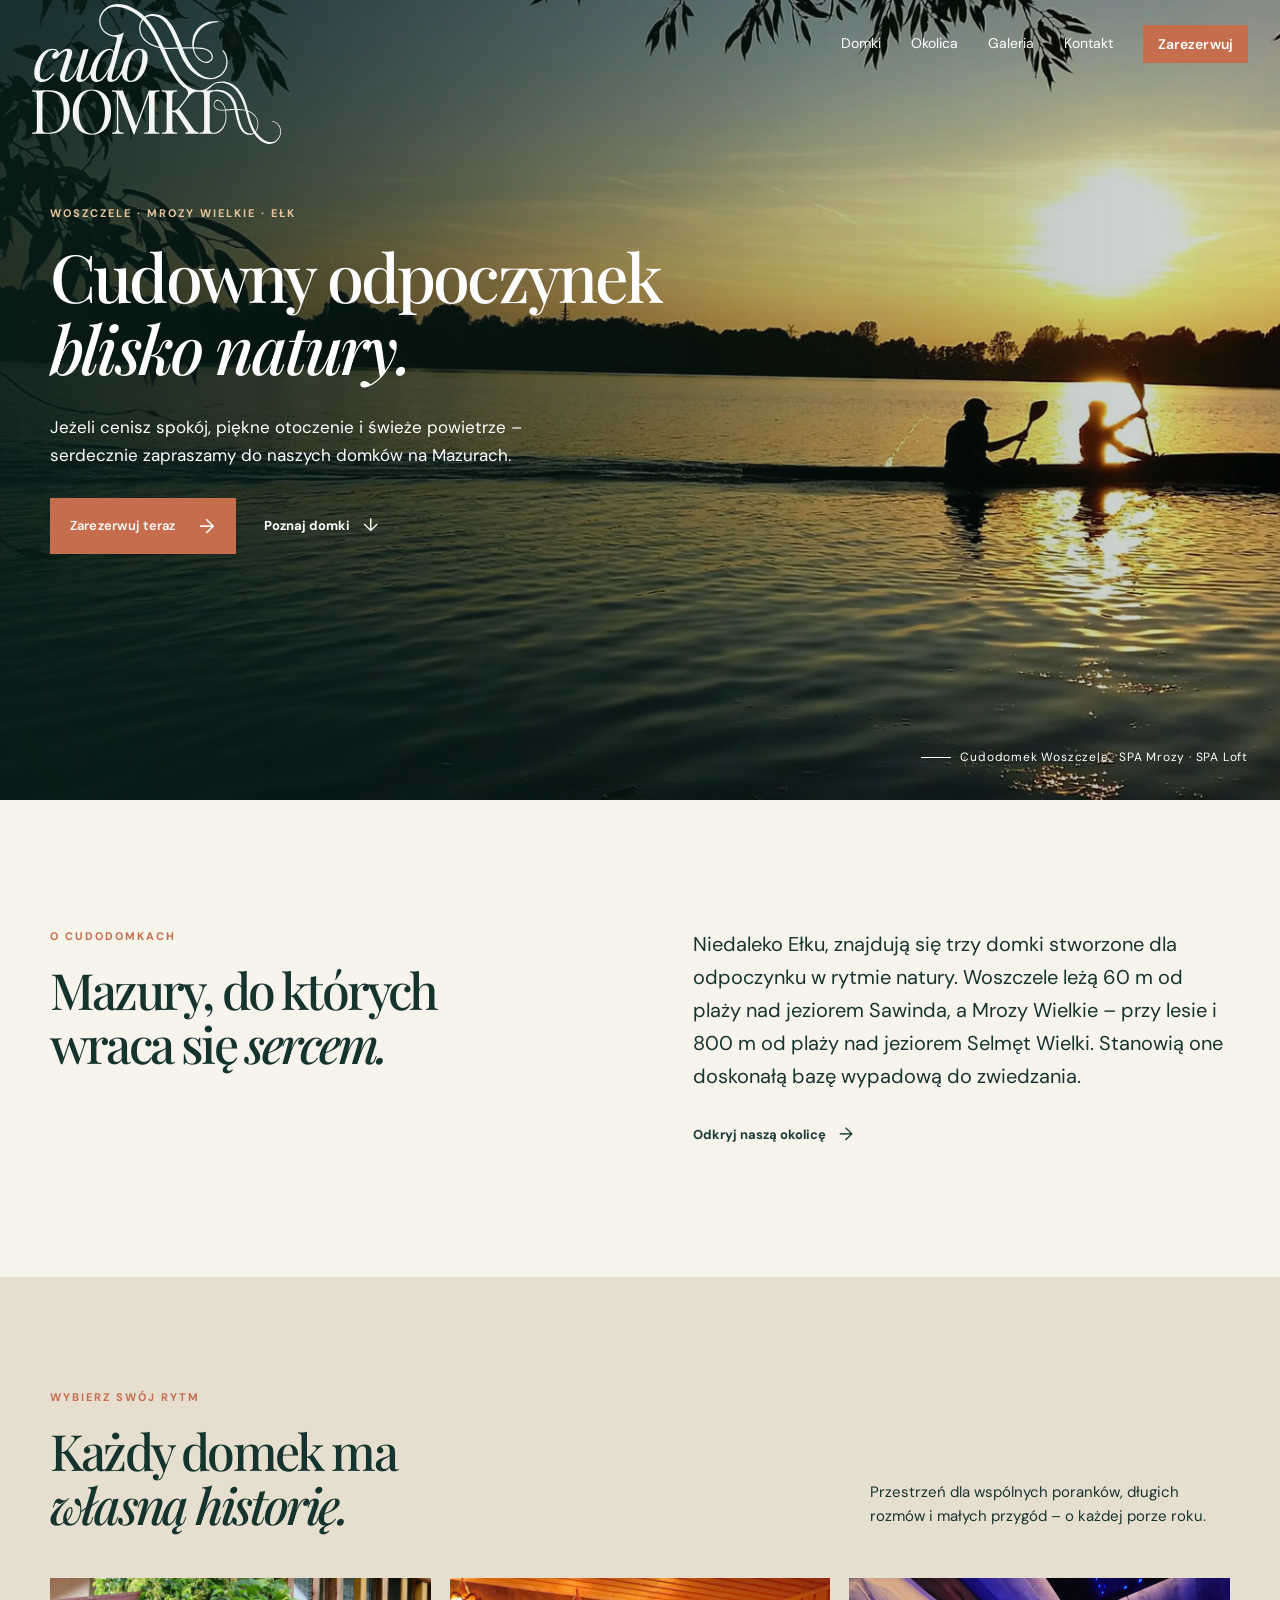
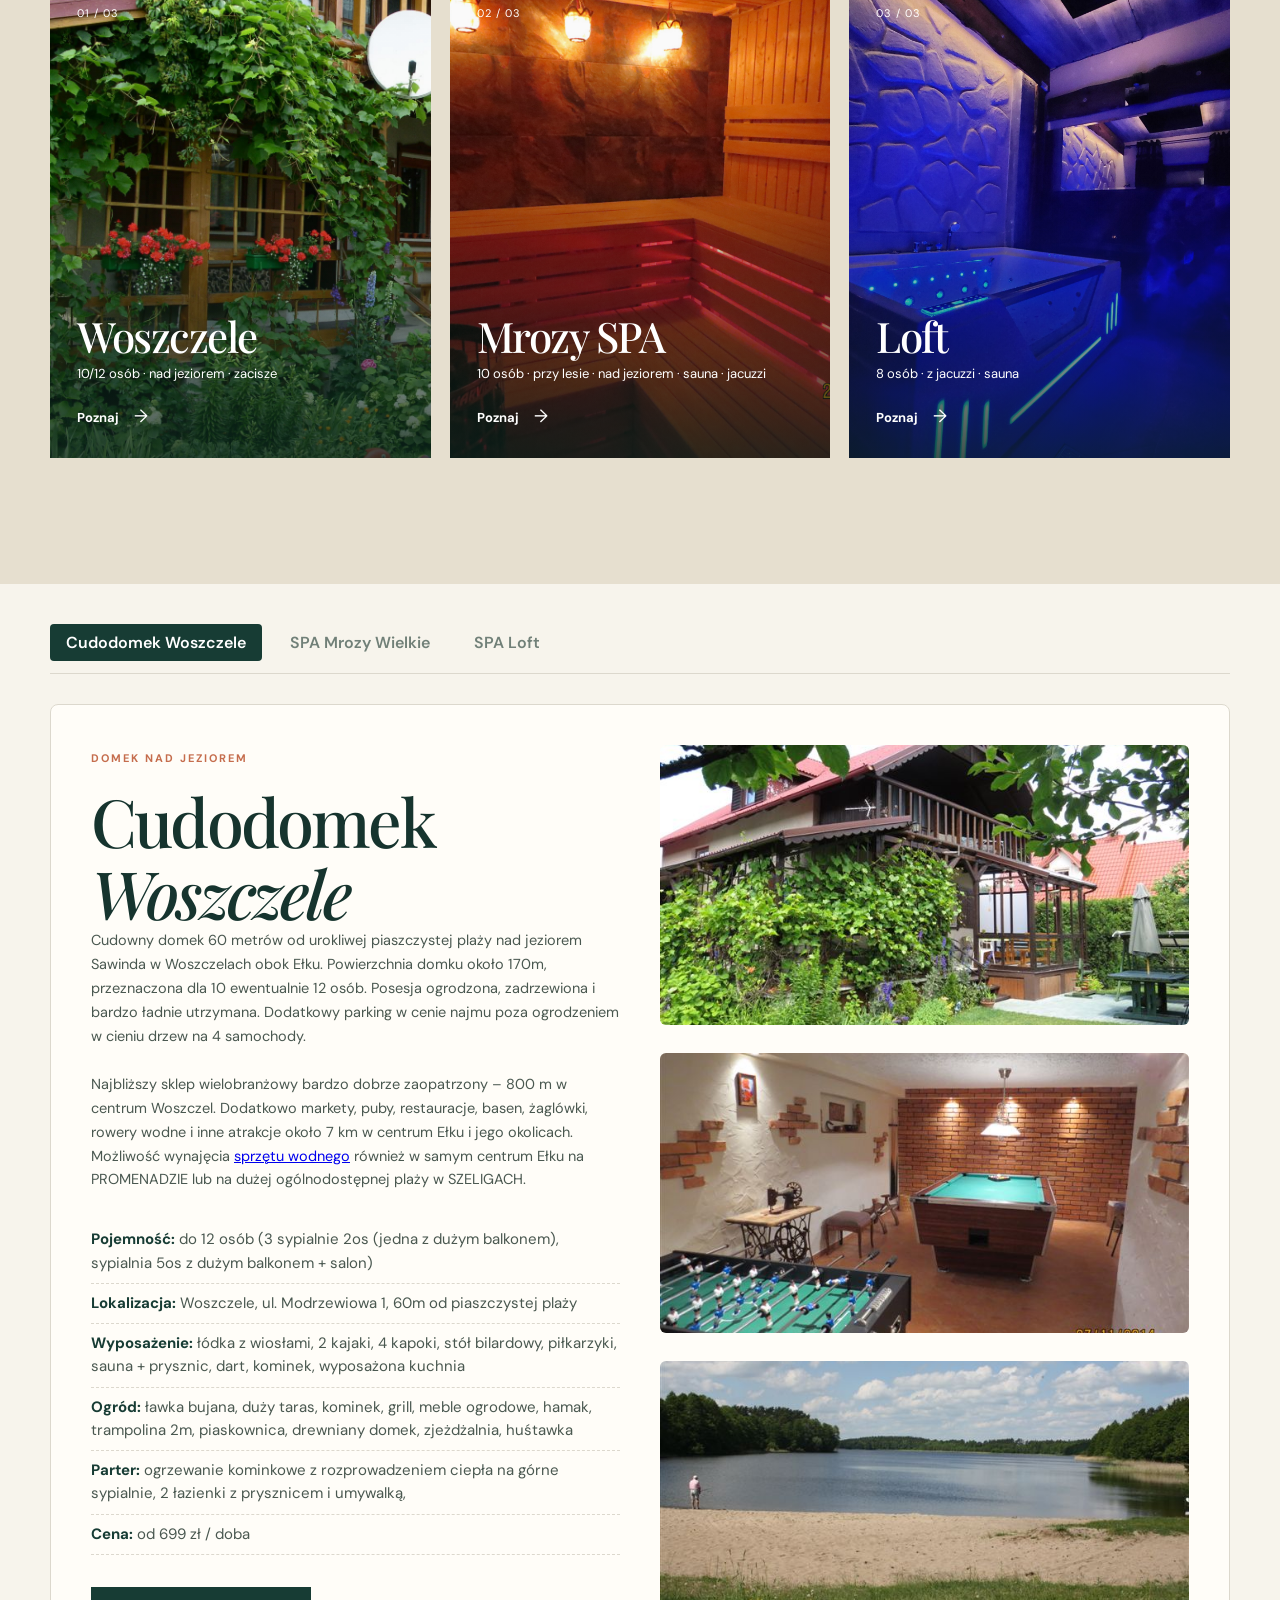
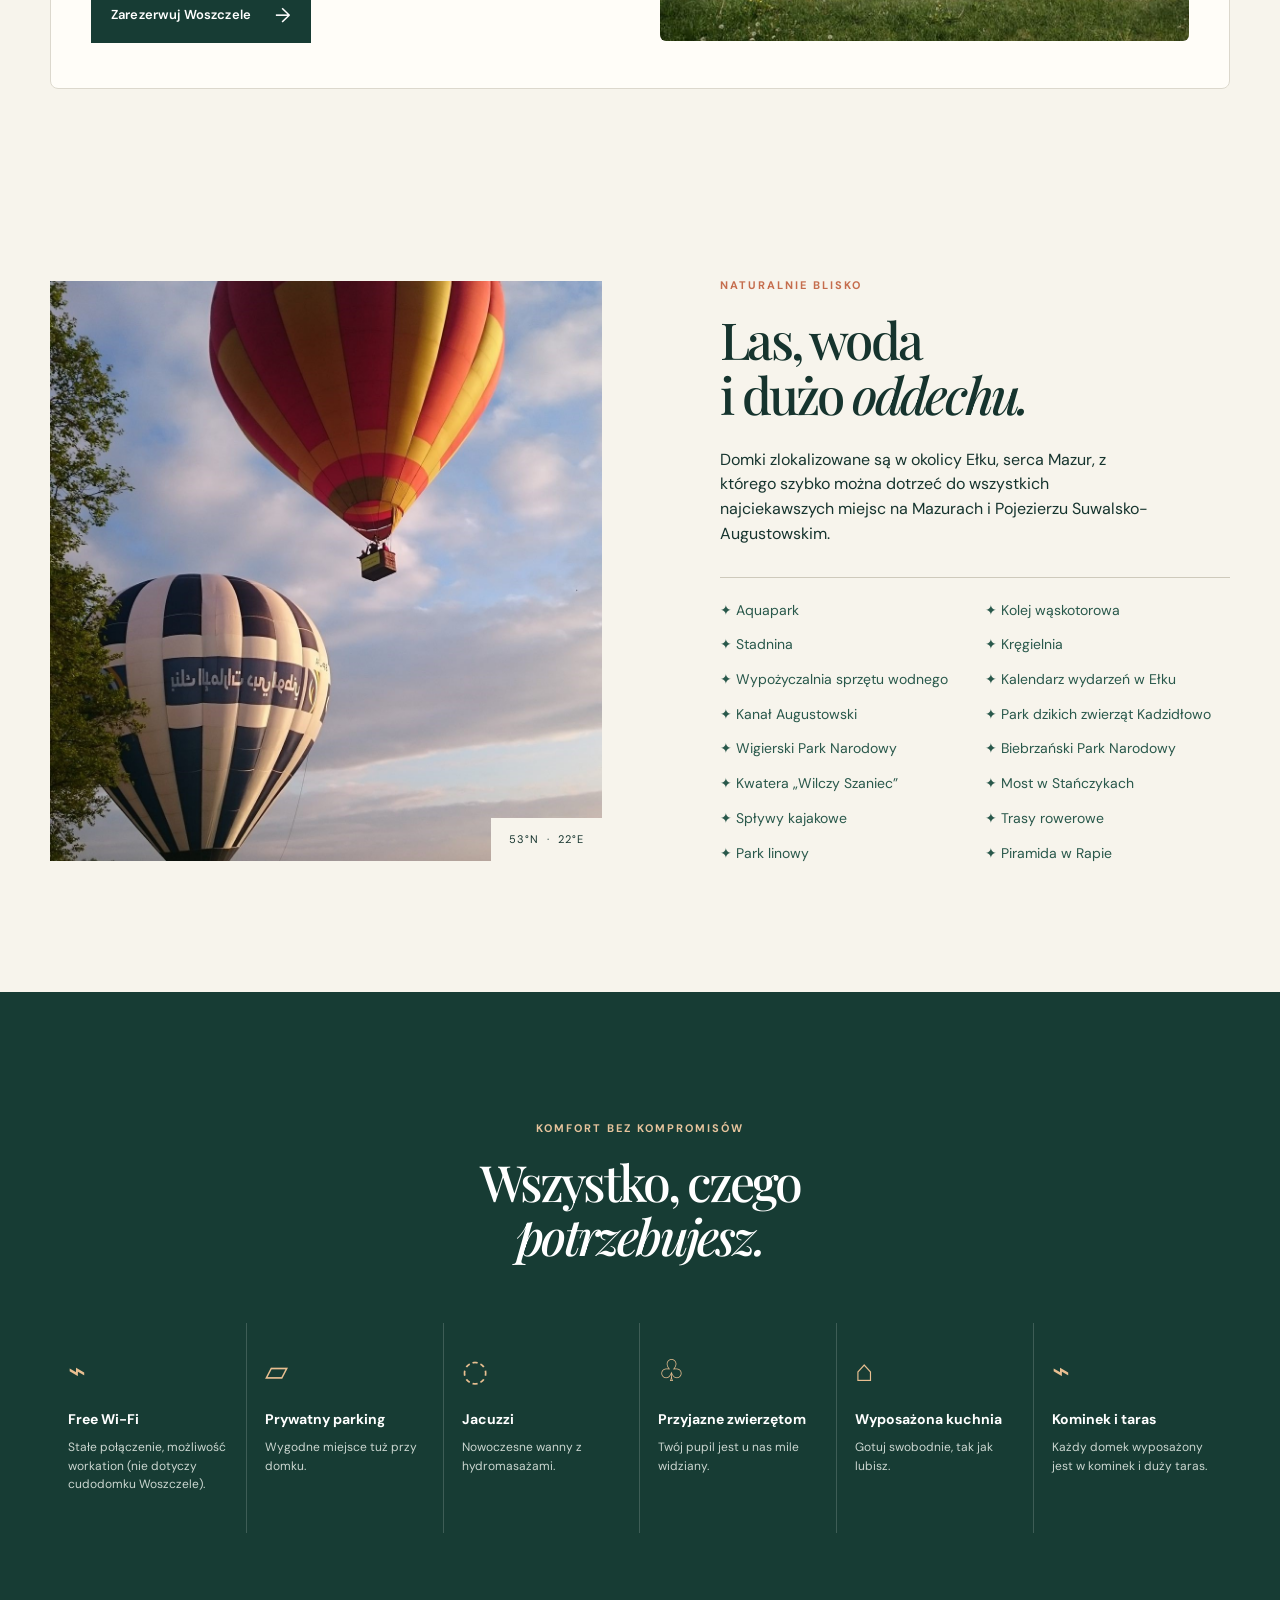
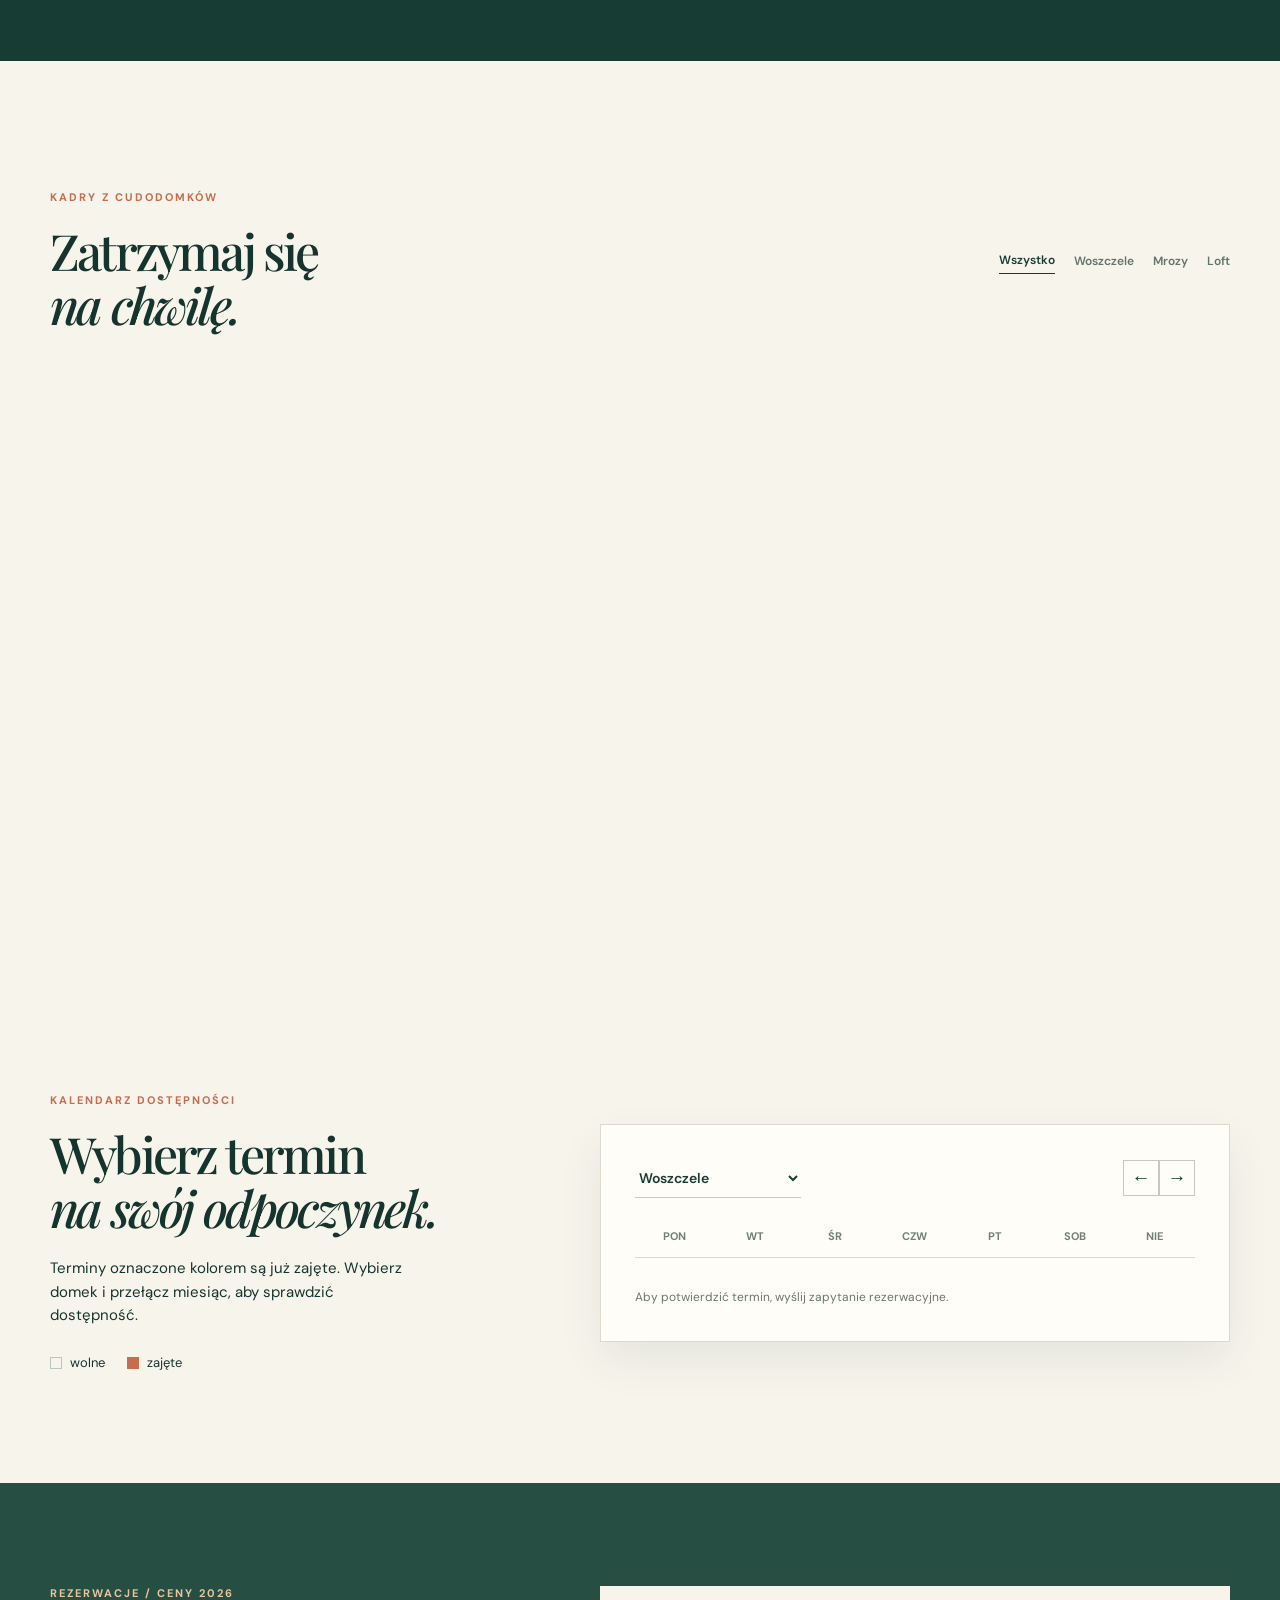
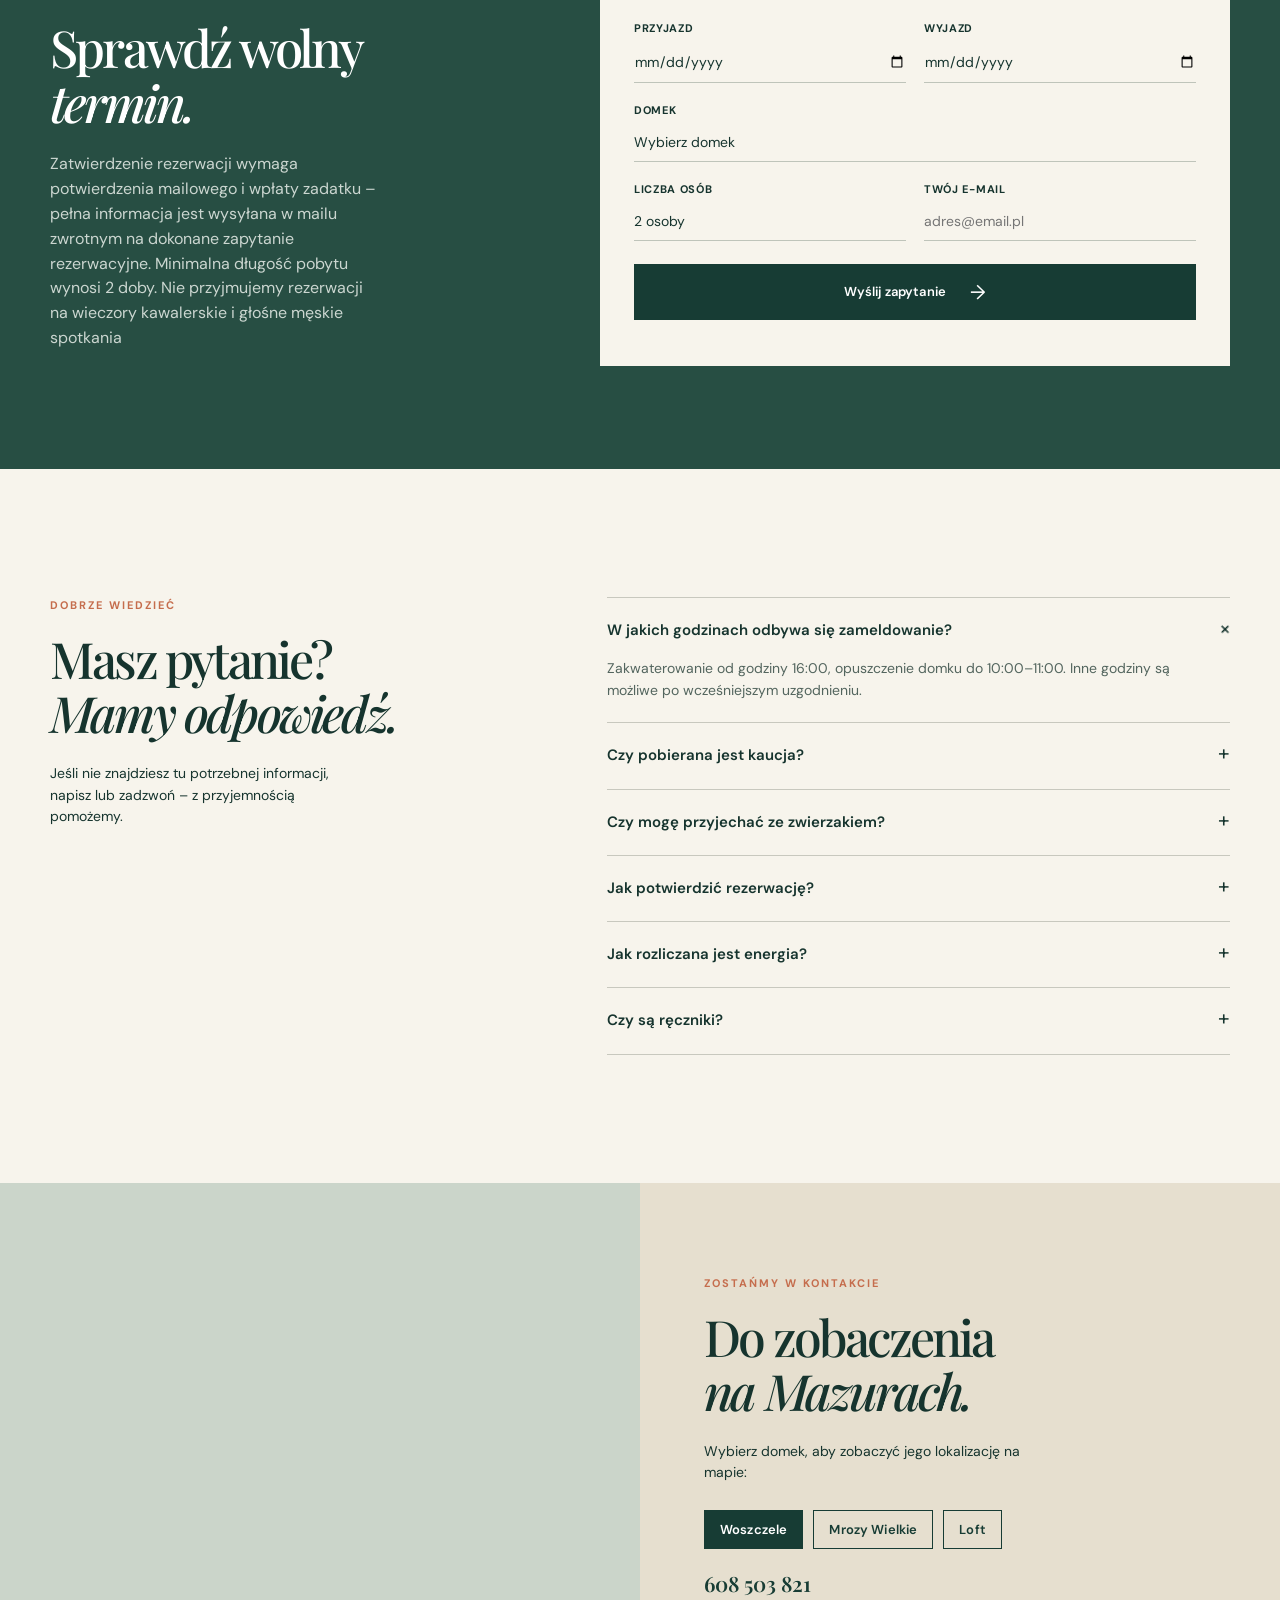
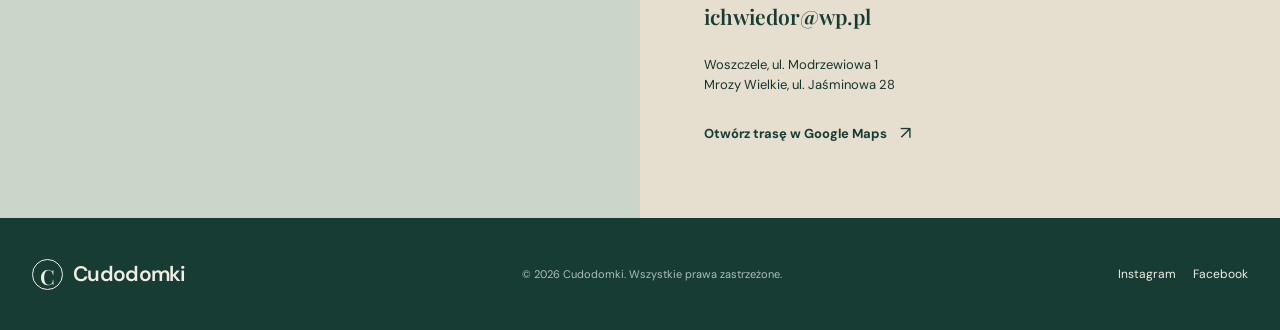
==== commit 8b2543cf: "some photos and small changes" ====
--- a/index.html
+++ b/index.html
@@ -34,12 +34,12 @@
         <div class="hero-note"><span></span> Cudodomek Woszczele · SPA Mrozy · SPA Loft</div>
       </section>
 
-      <section class="intro section container" id="domki">
+      <section class="intro section container">
         <div class="intro-copy"><p class="eyebrow">O Cudodomkach</p><h2>Mazury, do których<br />wraca się <em>sercem.</em></h2></div>
         <div><p class="large-copy">Niedaleko Ełku, znajdują się trzy domki stworzone dla odpoczynku w rytmie natury. Woszczele leżą 60 m od plaży nad jeziorem Sawinda, a Mrozy Wielkie – przy lesie i 800 m od plaży nad jeziorem Selmęt Wielki. Stanowią one doskonałą bazę wypadową do zwiedzania.</p><a class="text-link" href="#okolica">Odkryj naszą okolicę <span>→</span></a></div>
       </section>
 
-      <section class="cabins section" aria-labelledby="cabins-heading">
+      <section class="cabins section" aria-labelledby="cabins-heading" id="domki">
         <div class="container section-heading">
           <div>
             <p class="eyebrow">Wybierz swój rytm</p>
@@ -89,18 +89,27 @@
               <div class="cabin-detail-copy">
                 <p class="eyebrow">Domek nad jeziorem</p>
                 <h2>Cudodomek <em>Woszczele</em></h2>
-                <p class="large-copy">Komfortowy domek usytuowany zaledwie 60 metrów od urokliwej plaży nad jeziorem Sawinda. Idealne miejsce dla rodzin oraz grup przyjacielskich szukających bliskości wody i natury.</p>
+                <p class="large-copy">Cudowny domek 60 metrów od urokliwej piaszczystej plaży nad jeziorem Sawinda w Woszczelach obok Ełku. Powierzchnia domku około 170m, przeznaczona dla 10 ewentualnie 12 osób. Posesja ogrodzona, zadrzewiona i bardzo ładnie utrzymana. Dodatkowy parking w cenie najmu poza ogrodzeniem w cieniu drzew na 4 samochody. <br />
+                  <br />Najbliższy sklep wielobranżowy bardzo dobrze zaopatrzony – 800 m w centrum Woszczel. Dodatkowo markety, puby, restauracje, basen, żaglówki, rowery wodne  i inne atrakcje około 7 km w centrum Ełku i jego okolicach. Możliwość wynajęcia <a href="https://turystyka.elk.pl/vademecum-turysty/wypozyczalnie-sprzetu/" target="_blank" rel="noopener noreferrer">sprzętu wodnego</a> również w samym centrum Ełku na PROMENADZIE  lub na dużej ogólnodostępnej plaży w  SZELIGACH.</p>
                 <ul class="cabin-spec-list">
-                  <li><strong>Pojemność:</strong> do 6 osób (2 sypialnie + salon)</li>
-                  <li><strong>Lokalizacja:</strong> Woszczele, ul. Modrzewiowa 1</li>
-                  <li><strong>Atuty:</strong> 60m do plaży, duży taras, kominek, grill, prywatny ogród</li>
+                  <li><strong>Pojemność:</strong> do 12 osób (3 sypialnie 2os (jedna z dużym balkonem), sypialnia 5os z dużym balkonem + salon)</li>
+                  <li><strong>Lokalizacja:</strong> Woszczele, ul. Modrzewiowa 1, 60m od piaszczystej plaży</li>
+                  <li><strong>Wyposażenie:</strong> łódka z wiosłami, 2 kajaki, 4 kapoki, stół bilardowy, piłkarzyki, sauna + prysznic, dart, kominek, wyposażona kuchnia</li>
+                  <li><strong>Ogród:</strong> ławka bujana, duży taras, kominek, grill, meble ogrodowe, hamak, trampolina 2m, piaskownica, drewniany domek, zjeżdżalnia, huśtawka</li>
+                  <li><strong>Parter:</strong> ogrzewanie kominkowe z rozprowadzeniem ciepła na górne sypialnie, 2  łazienki z prysznicem i  umywalką, </li>
                   <li><strong>Cena:</strong> od 699 zł / doba</li>
                 </ul>
                 <a class="button button-dark" href="#rezerwacja">Zarezerwuj Woszczele <span>→</span></a>
               </div>
               <div class="cabin-detail-gallery">
                 <div class="cabin-detail-image">
-                  <img src="assets/images/woszczele-cover.jpg" alt="Domek Woszczele" />
+                  <img src="assets/images/woszczele_zielen2.jpg" alt="Domek Woszczele" />
+                </div>
+                <div class="cabin-detail-image">
+                  <img src="assets/images/bilard.jpg" alt="Domek Woszczele" />
+                </div>
+                <div class="cabin-detail-image">
+                  <img src="assets/images/woszcz_plaza.jpg" alt="Domek Woszczele" />
                 </div>
               </div>
             </div>
@@ -129,6 +138,9 @@
                 </div>
                 <div class="cabin-detail-image">
                   <img src="assets/images/mrozy_wew.jpg" alt="Domek Mrozy Wielkie - strefa relaksu" />
+                </div>
+                <div class="cabin-detail-image">
+                  <img src="assets/images/mrozy_ogród.jpg" alt="Domek Mrozy Wielkie - strefa relaksu" />
                 </div>
               </div>
             </div>
@@ -213,7 +225,7 @@
         <div class="calendar-card"><div class="calendar-controls"><select id="cabin-calendar" aria-label="Wybierz domek"><option value="woszczele">Woszczele</option><option value="mrozy">SPA Mrozy Wielkie</option><option value="loft">SPA Loft</option></select><div><button class="calendar-nav" id="calendar-prev" aria-label="Poprzedni miesiąc">←</button><button class="calendar-nav" id="calendar-next" aria-label="Następny miesiąc">→</button></div></div><h3 id="calendar-title"></h3><div class="calendar-weekdays"><span>Pon</span><span>Wt</span><span>Śr</span><span>Czw</span><span>Pt</span><span>Sob</span><span>Nie</span></div><div class="calendar-days" id="calendar-days"></div><p class="calendar-note">Aby potwierdzić termin, wyślij zapytanie rezerwacyjne.</p></div>
       </section>
 
-      <section class="booking section" id="rezerwacja"><div class="booking-wrap container"><div><p class="eyebrow eyebrow-light">Rezerwacje / ceny 2026</p><h2>Sprawdź wolny<br /><em>termin.</em></h2><p>Zatwierdzenie rezerwacji wymaga potwierdzenia mailowego i wpłaty zadatku – pełna informacja jest wysyłana w mailu zwrotnym na dokonane zapytanie rezerwacyjne. Minimalna długość pobytu wynosi 2 doby.</p></div><form class="booking-form" id="booking-form"><div class="form-row"><label>Przyjazd<input type="date" required /></label><label>Wyjazd<input type="date" required /></label></div><label>Domek<select required><option value="">Wybierz domek</option><option>Woszczele</option><option>SPA Mrozy Wielkie</option><option>SPA Loft</option></select></label><div class="form-row"><label>Liczba osób<select><option>2 osoby</option><option>3–4 osoby</option><option>5–6 osób</option><option>7–10 osób</option></select></label><label>Twój e-mail<input type="email" placeholder="adres@email.pl" required /></label></div><button class="button button-dark" type="submit">Wyślij zapytanie <span>→</span></button><p class="form-message" aria-live="polite"></p></form></div></section>
+      <section class="booking section" id="rezerwacja"><div class="booking-wrap container"><div><p class="eyebrow eyebrow-light">Rezerwacje / ceny 2026</p><h2>Sprawdź wolny<br /><em>termin.</em></h2><p>Zatwierdzenie rezerwacji wymaga potwierdzenia mailowego i wpłaty zadatku – pełna informacja jest wysyłana w mailu zwrotnym na dokonane zapytanie rezerwacyjne. Minimalna długość pobytu wynosi 2 doby. Nie przyjmujemy rezerwacji na wieczory kawalerskie i głośne męskie spotkania</p></div><form class="booking-form" id="booking-form"><div class="form-row"><label>Przyjazd<input type="date" required /></label><label>Wyjazd<input type="date" required /></label></div><label>Domek<select required><option value="">Wybierz domek</option><option>Woszczele</option><option>SPA Mrozy Wielkie</option><option>SPA Loft</option></select></label><div class="form-row"><label>Liczba osób<select><option>2 osoby</option><option>3–4 osoby</option><option>5–6 osób</option><option>7–10 osób</option></select></label><label>Twój e-mail<input type="email" placeholder="adres@email.pl" required /></label></div><button class="button button-dark" type="submit">Wyślij zapytanie <span>→</span></button><p class="form-message" aria-live="polite"></p></form></div></section>
 
       <section class="faq section container"><div class="faq-intro"><p class="eyebrow">Dobrze wiedzieć</p><h2>Masz pytanie?<br /><em>Mamy odpowiedź.</em></h2><p>Jeśli nie znajdziesz tu potrzebnej informacji, napisz lub zadzwoń – z przyjemnością pomożemy.</p></div>
         <div class="faq-list"><details open><summary>W jakich godzinach odbywa się zameldowanie? <span>+</span></summary><p>Zakwaterowanie od godziny 16:00, opuszczenie domku do 10:00–11:00. Inne godziny są możliwe po wcześniejszym uzgodnieniu.</p></details>
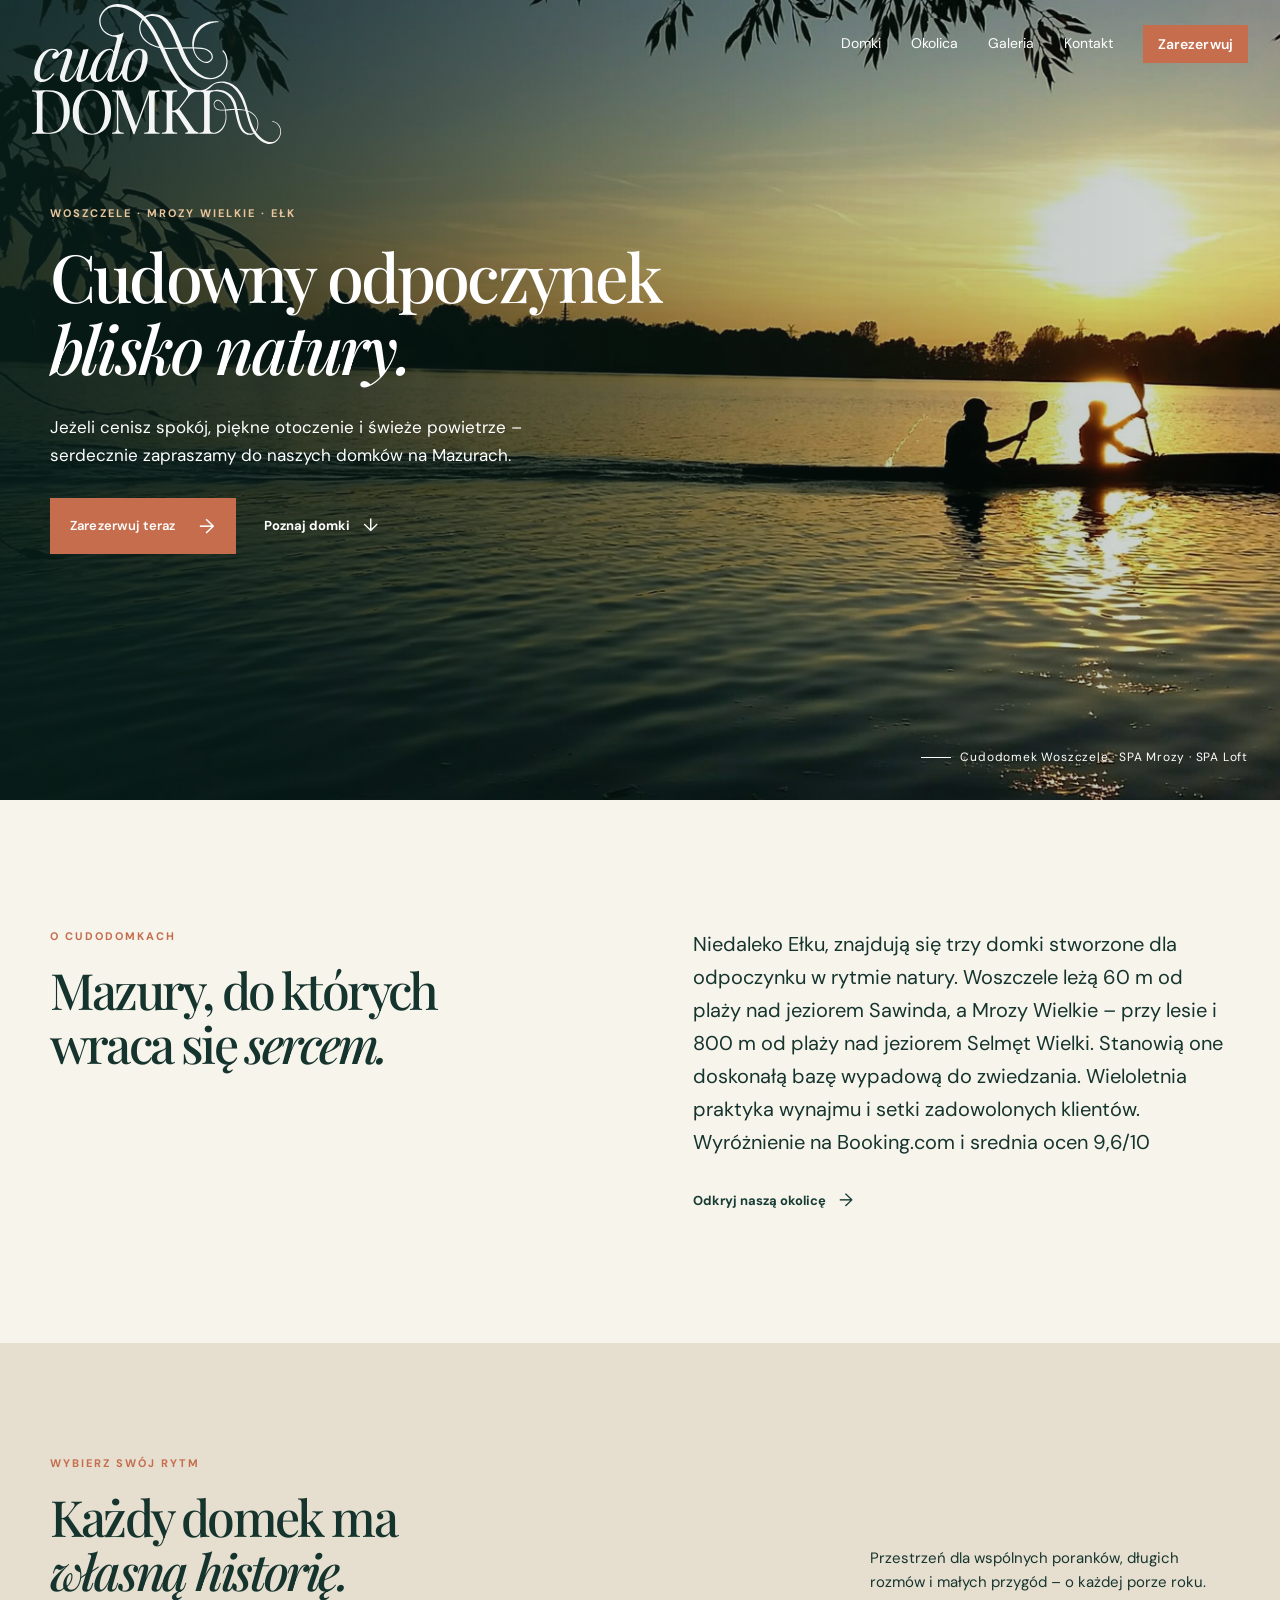
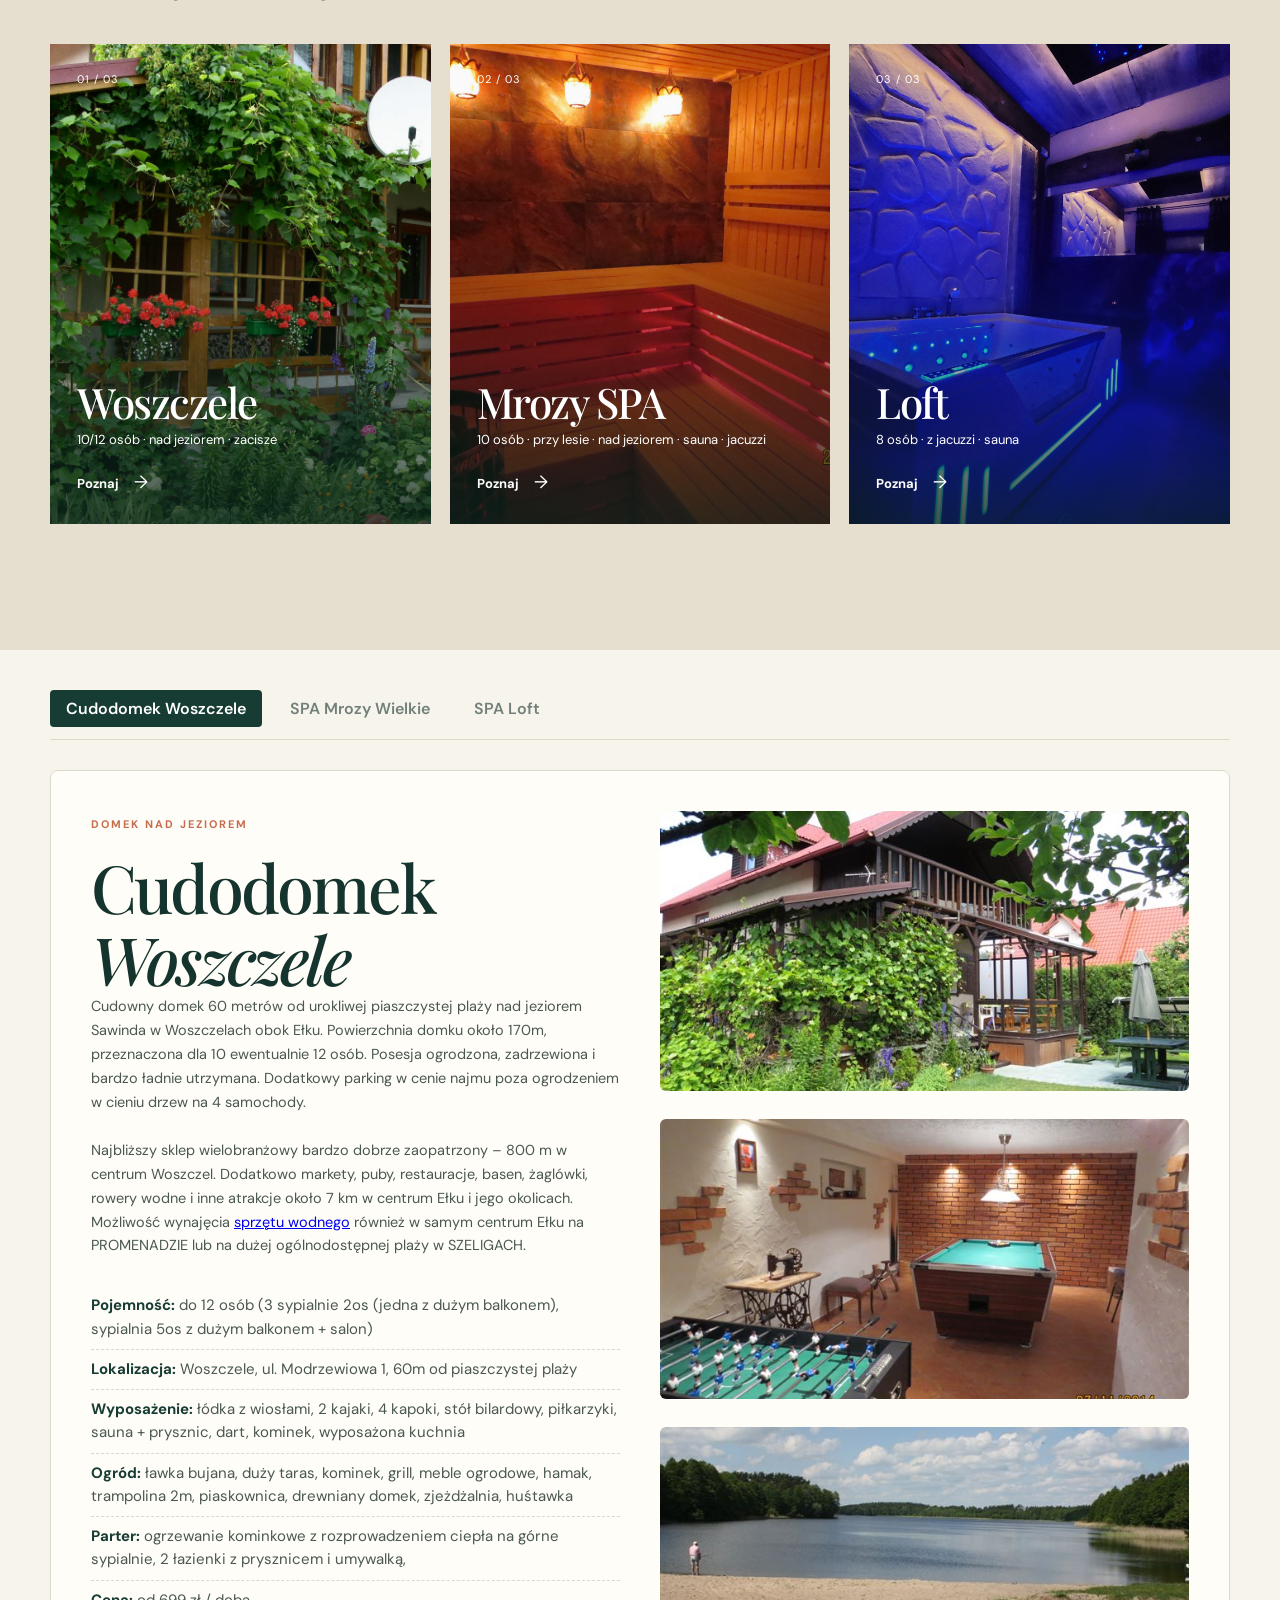
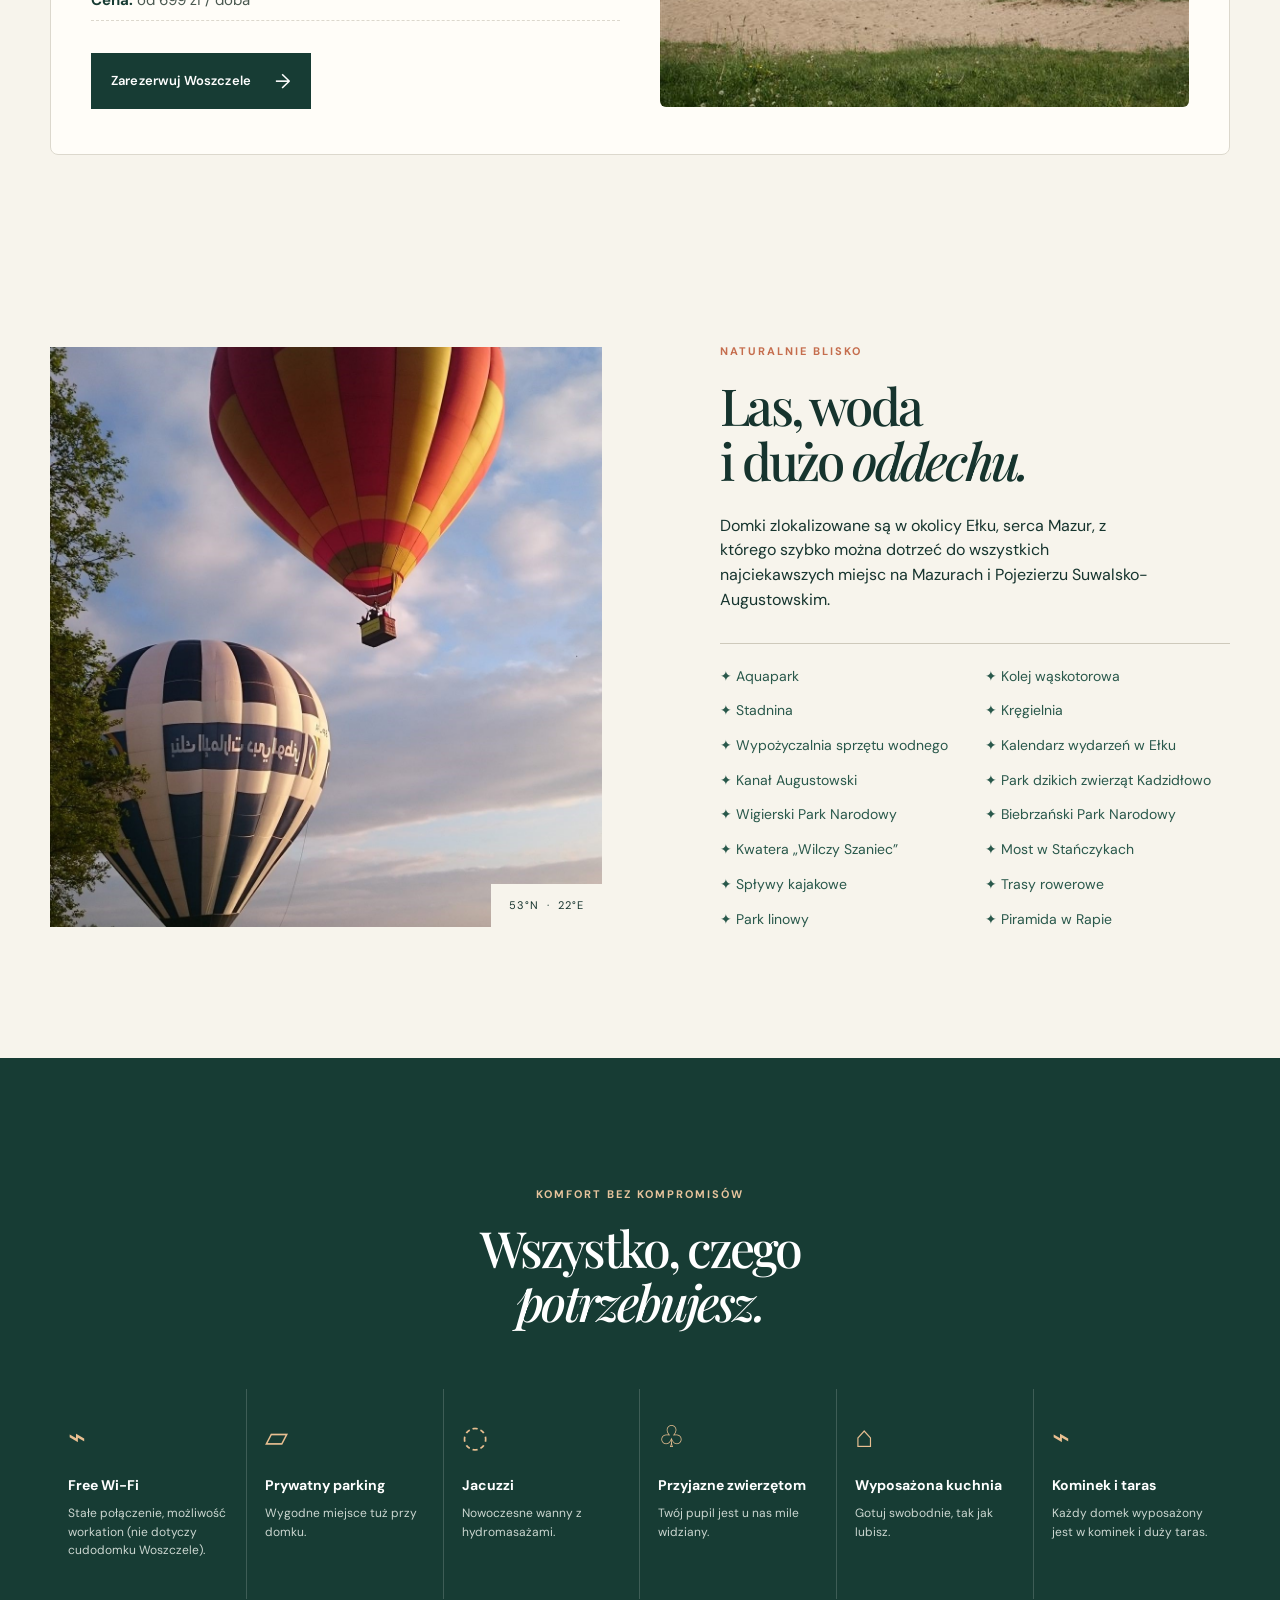
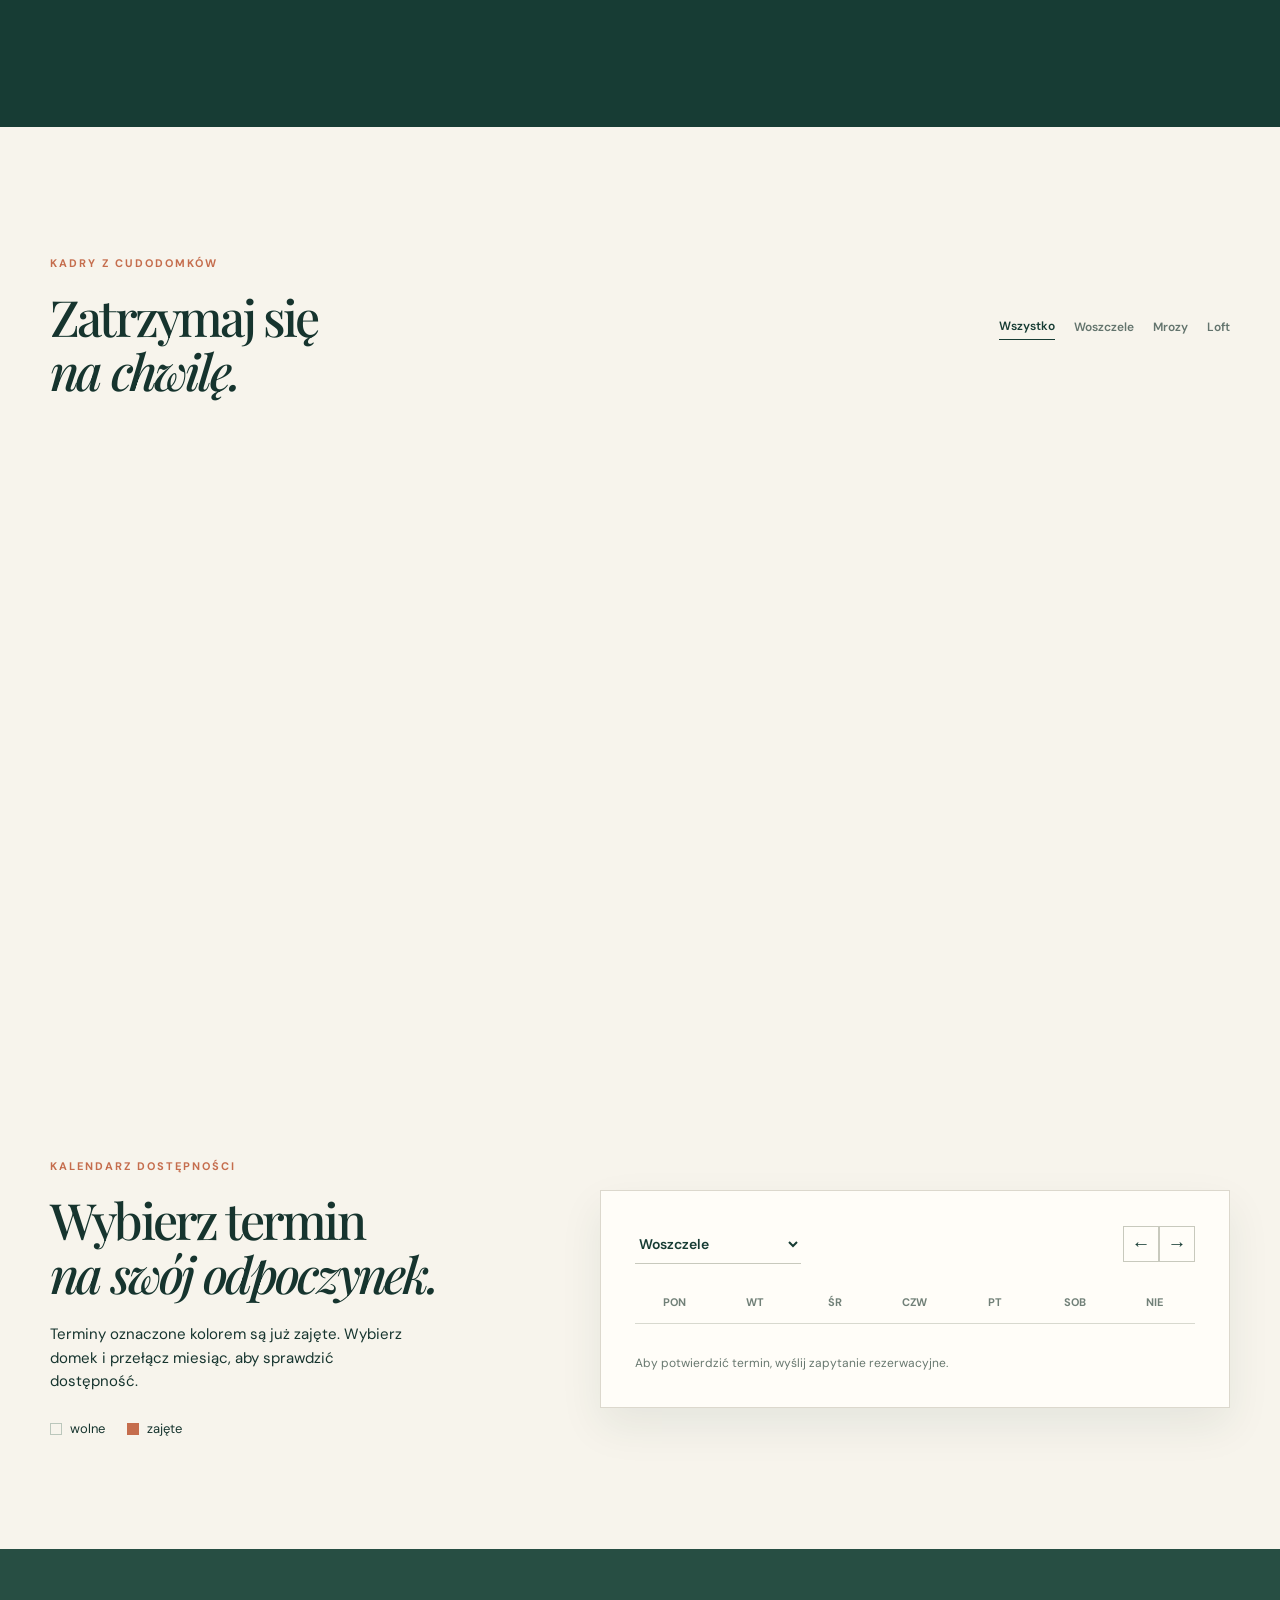
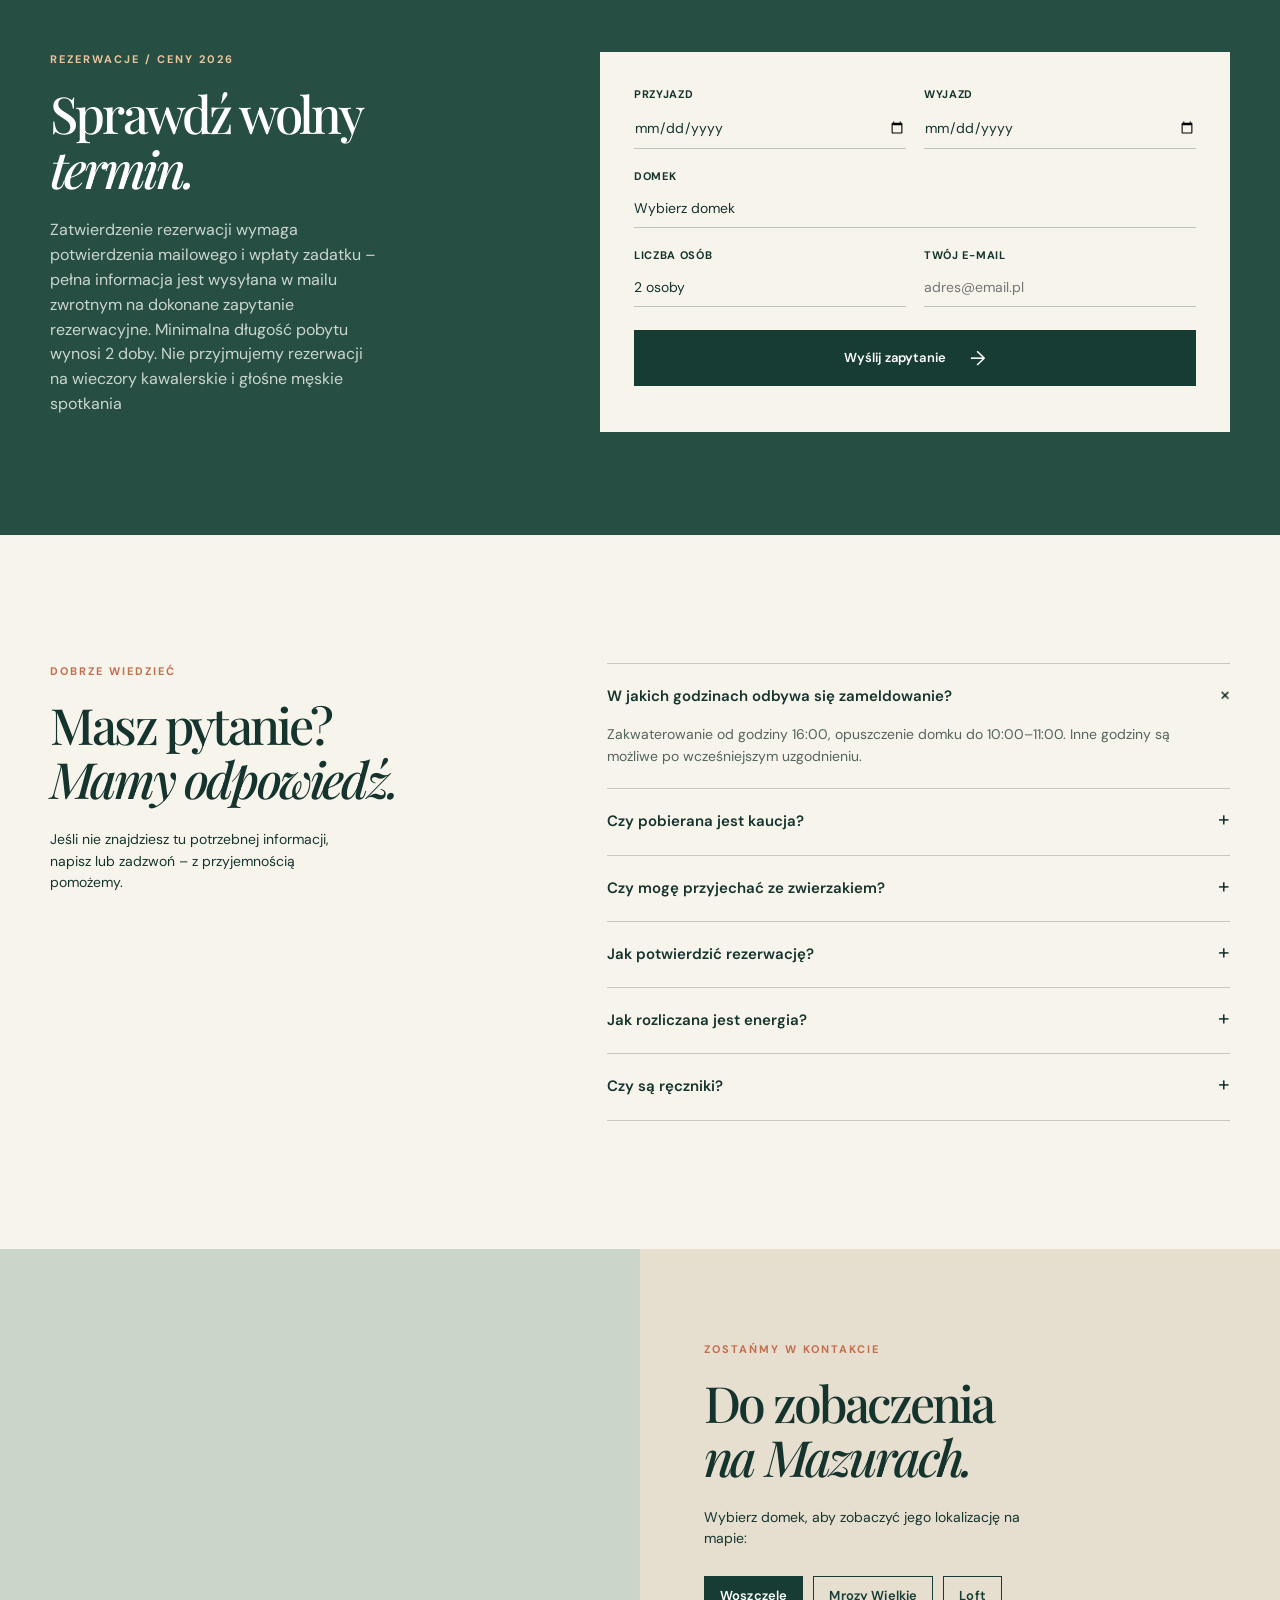
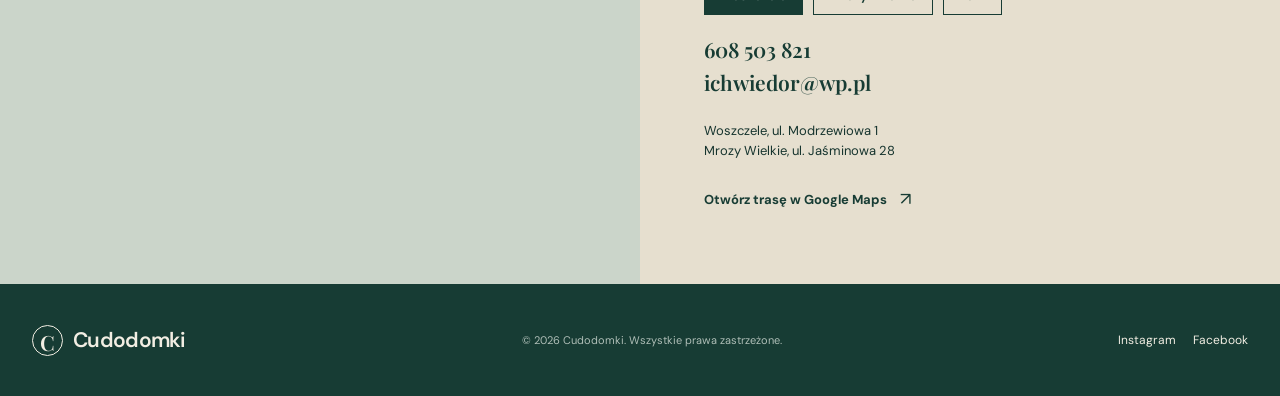
==== commit 8b10b192: "section 'o cudodomkach' update" ====
--- a/index.html
+++ b/index.html
@@ -36,7 +36,7 @@
 
       <section class="intro section container">
         <div class="intro-copy"><p class="eyebrow">O Cudodomkach</p><h2>Mazury, do których<br />wraca się <em>sercem.</em></h2></div>
-        <div><p class="large-copy">Niedaleko Ełku, znajdują się trzy domki stworzone dla odpoczynku w rytmie natury. Woszczele leżą 60 m od plaży nad jeziorem Sawinda, a Mrozy Wielkie – przy lesie i 800 m od plaży nad jeziorem Selmęt Wielki. Stanowią one doskonałą bazę wypadową do zwiedzania.</p><a class="text-link" href="#okolica">Odkryj naszą okolicę <span>→</span></a></div>
+        <div><p class="large-copy">Niedaleko Ełku, znajdują się trzy domki stworzone dla odpoczynku w rytmie natury. Woszczele leżą 60 m od plaży nad jeziorem Sawinda, a Mrozy Wielkie – przy lesie i 800 m od plaży nad jeziorem Selmęt Wielki. Stanowią one doskonałą bazę wypadową do zwiedzania. Wieloletnia praktyka wynajmu i setki zadowolonych klientów. Wyróżnienie na Booking.com i srednia ocen 9,6/10</p><a class="text-link" href="#okolica">Odkryj naszą okolicę <span>→</span></a></div>
       </section>
 
       <section class="cabins section" aria-labelledby="cabins-heading" id="domki">
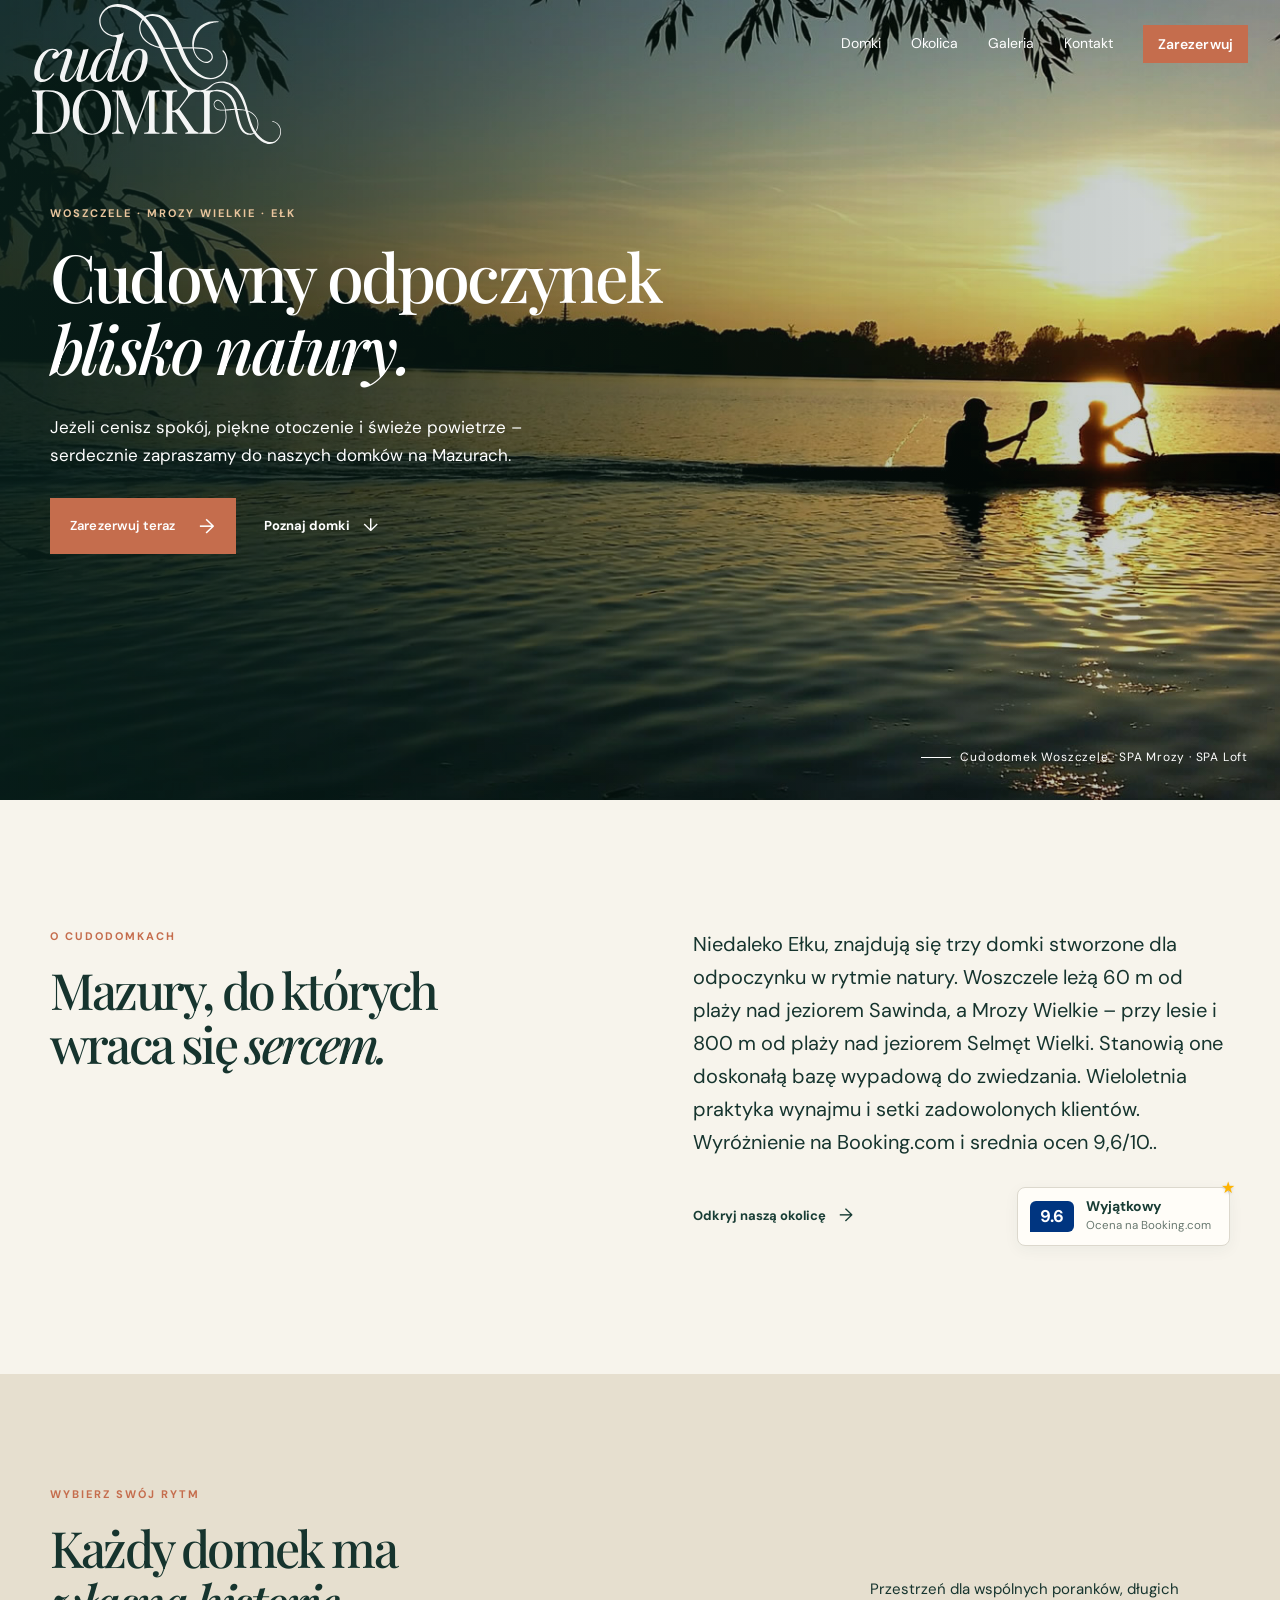
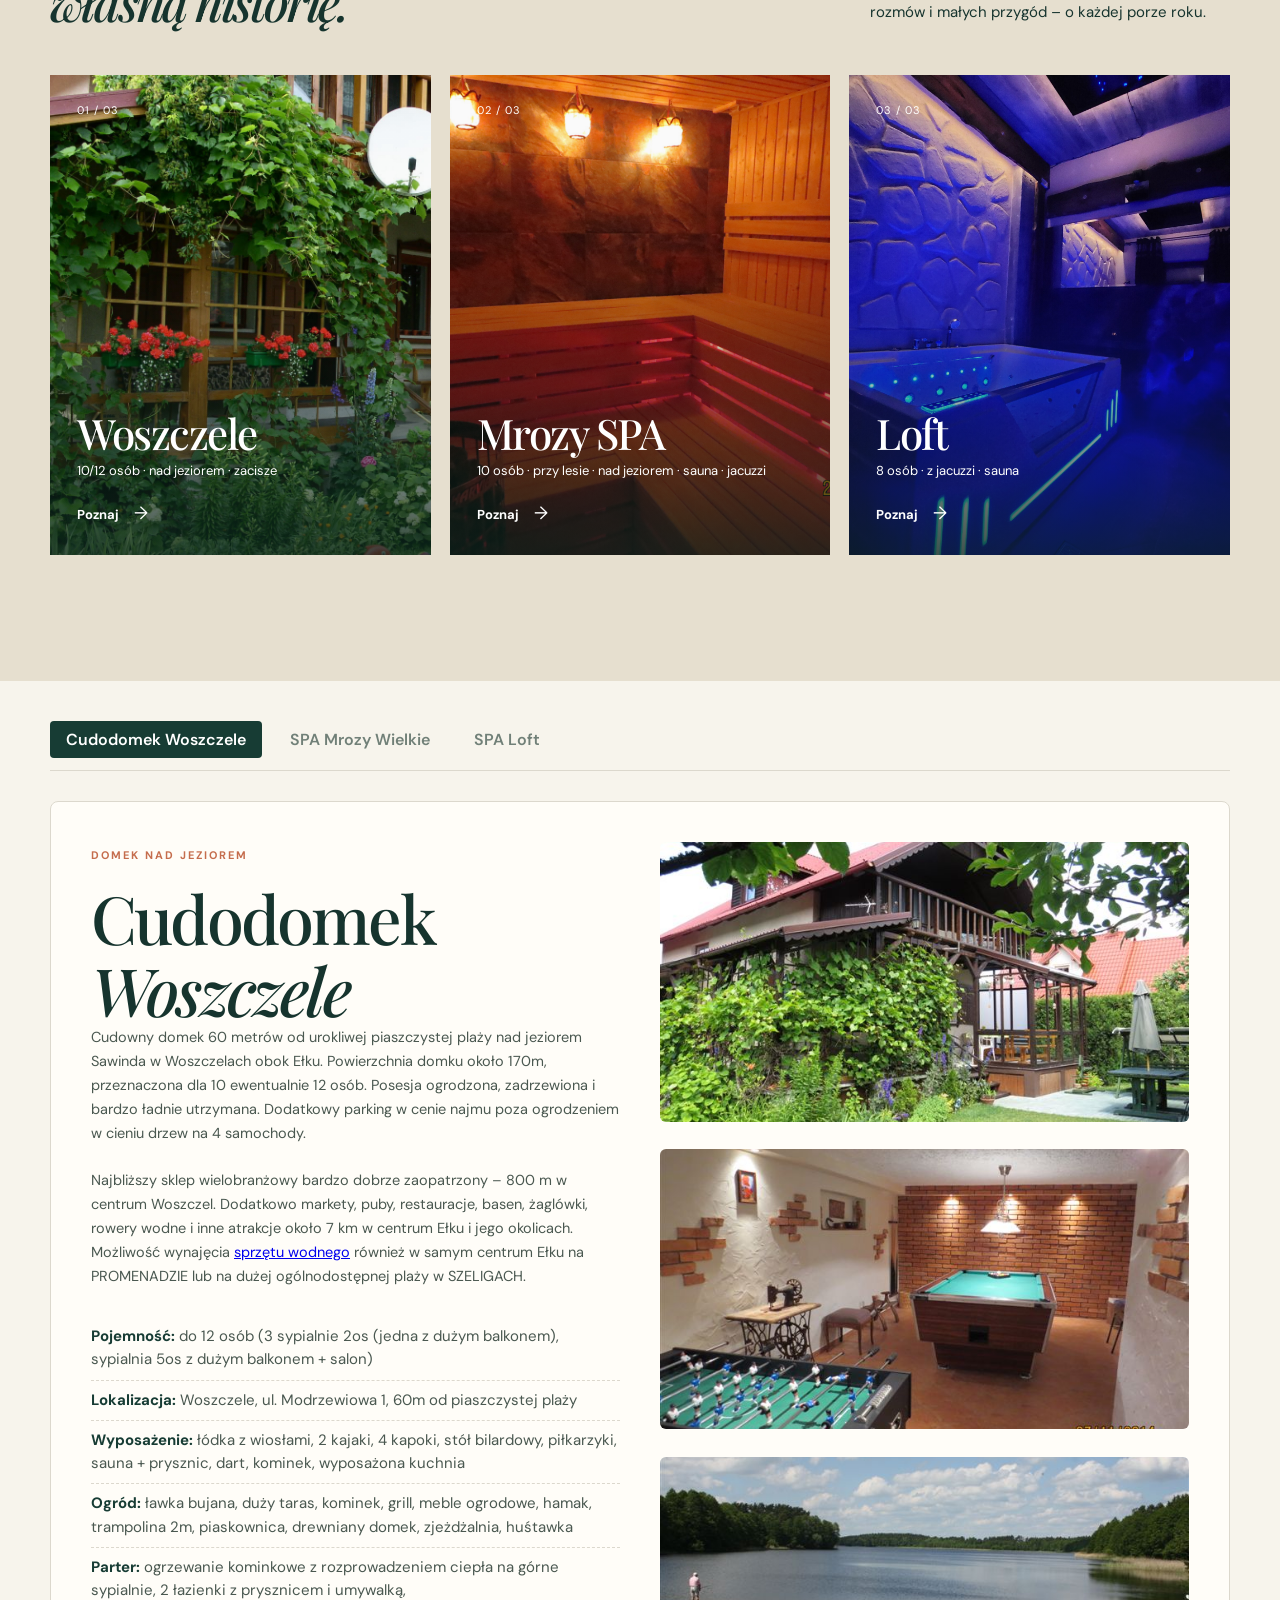
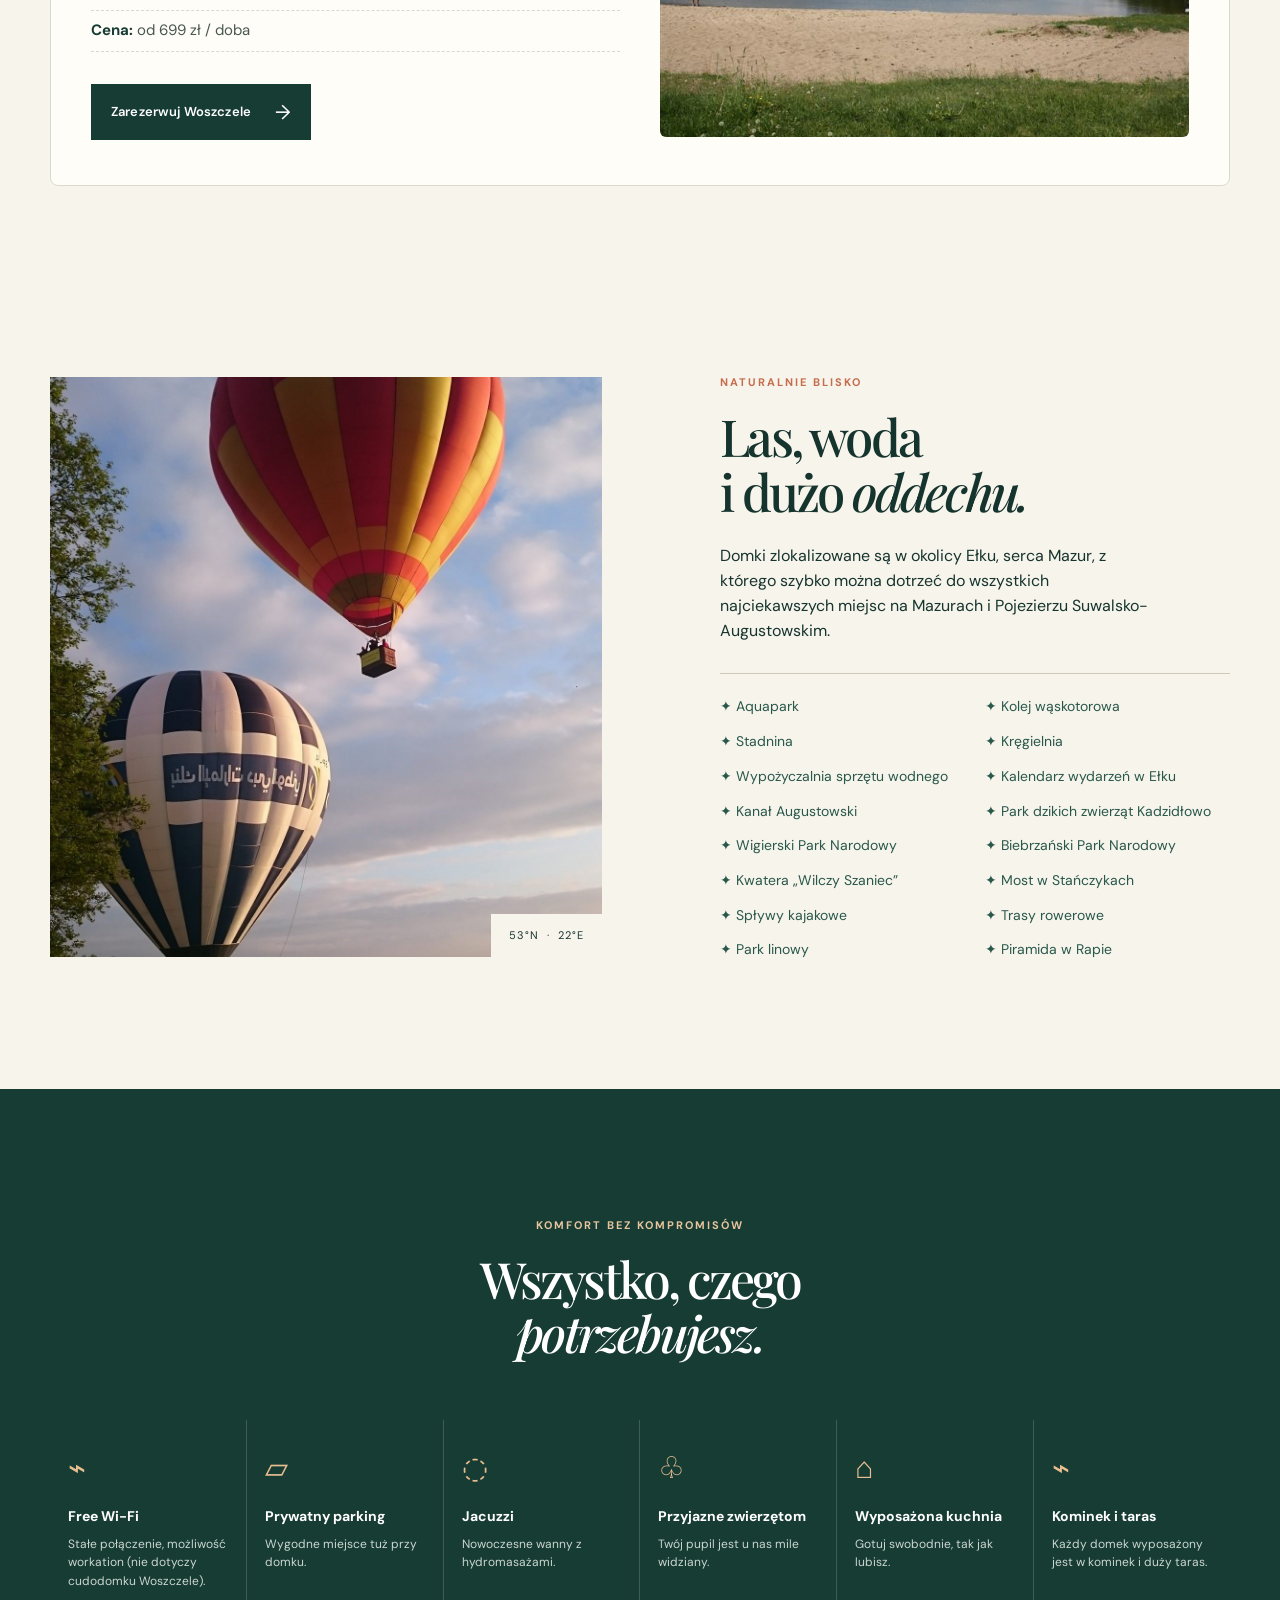
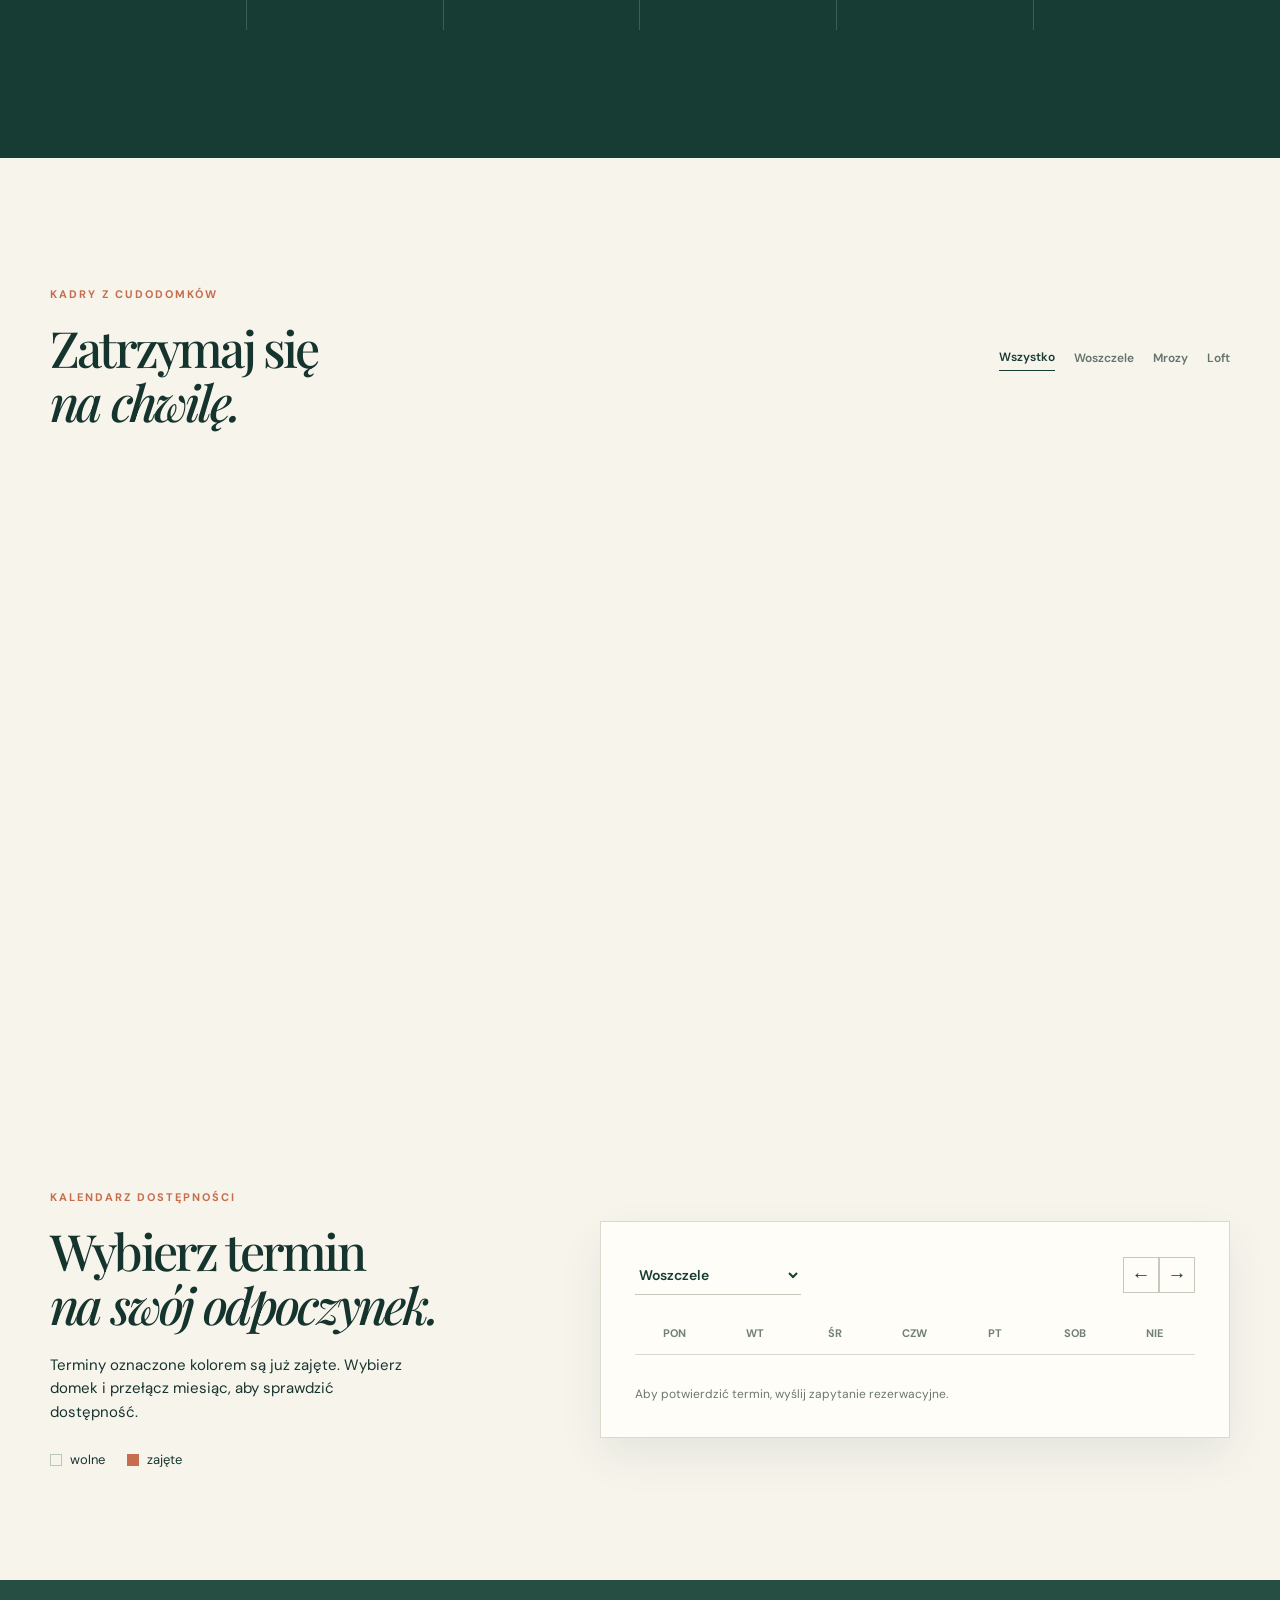
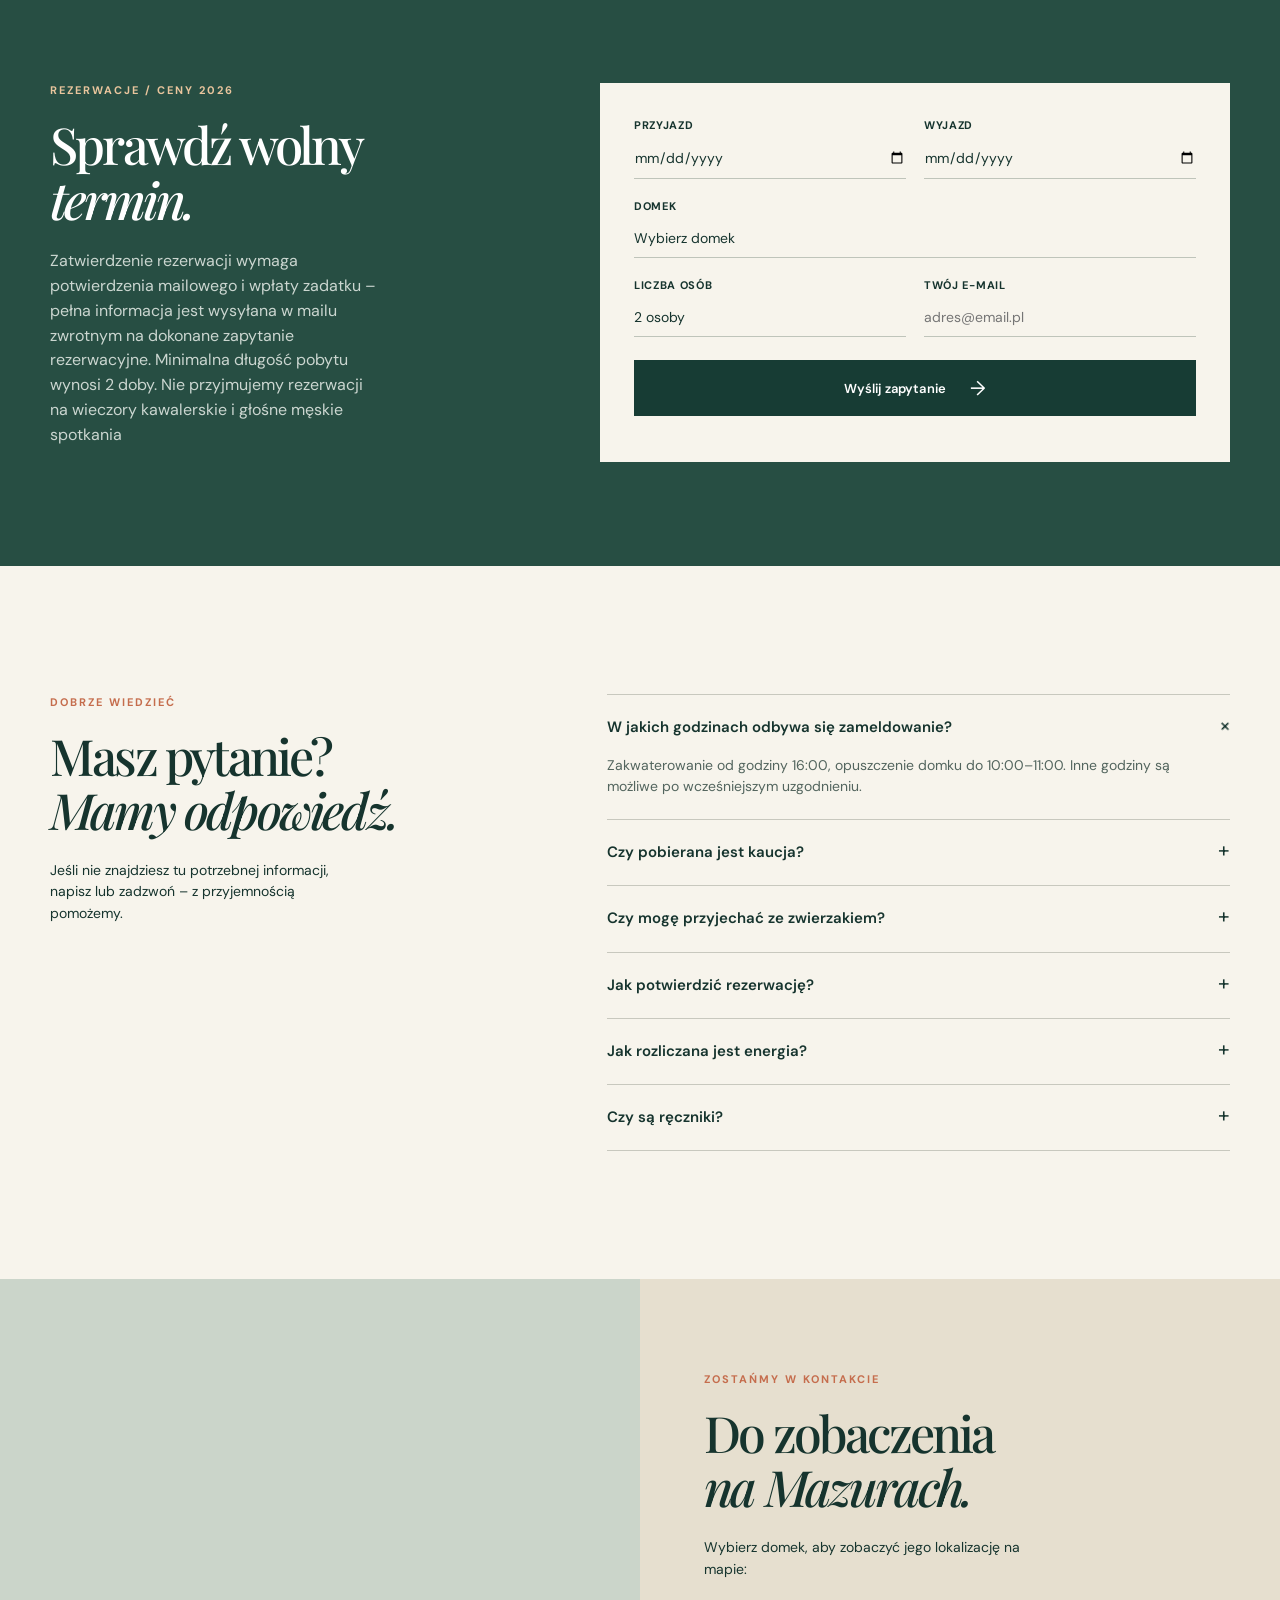
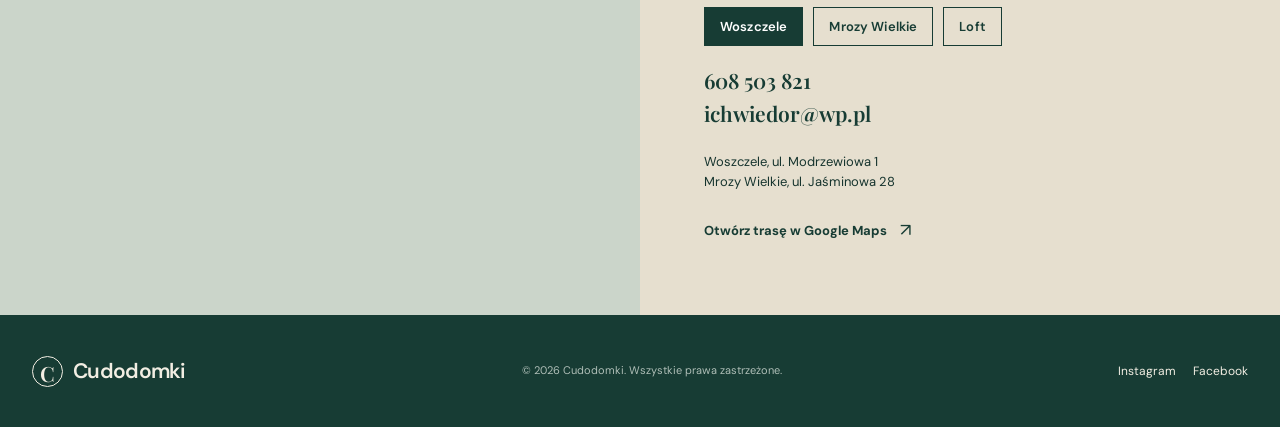
==== commit 7916ece5: "adding booking ratings and star" ====
--- a/index.html
+++ b/index.html
@@ -34,9 +34,29 @@
         <div class="hero-note"><span></span> Cudodomek Woszczele · SPA Mrozy · SPA Loft</div>
       </section>
 
-      <section class="intro section container">
-        <div class="intro-copy"><p class="eyebrow">O Cudodomkach</p><h2>Mazury, do których<br />wraca się <em>sercem.</em></h2></div>
-        <div><p class="large-copy">Niedaleko Ełku, znajdują się trzy domki stworzone dla odpoczynku w rytmie natury. Woszczele leżą 60 m od plaży nad jeziorem Sawinda, a Mrozy Wielkie – przy lesie i 800 m od plaży nad jeziorem Selmęt Wielki. Stanowią one doskonałą bazę wypadową do zwiedzania. Wieloletnia praktyka wynajmu i setki zadowolonych klientów. Wyróżnienie na Booking.com i srednia ocen 9,6/10</p><a class="text-link" href="#okolica">Odkryj naszą okolicę <span>→</span></a></div>
+      <section class="intro section container" id="domki">
+        <div class="intro-copy">
+          <p class="eyebrow">O Cudodomkach</p>
+          <h2>Mazury, do których<br />wraca się <em>sercem.</em></h2>
+        </div>
+
+        <div>
+          <p class="large-copy">Niedaleko Ełku, znajdują się trzy domki stworzone dla odpoczynku w rytmie natury. Woszczele leżą 60 m od plaży nad jeziorem Sawinda, a Mrozy Wielkie – przy lesie i 800 m od plaży nad jeziorem Selmęt Wielki. Stanowią one doskonałą bazę wypadową do zwiedzania. Wieloletnia praktyka wynajmu i setki zadowolonych klientów. Wyróżnienie na Booking.com i srednia ocen 9,6/10..</p>
+          
+          <div class="intro-bottom-row">
+            <a class="text-link" href="#okolica">Odkryj naszą okolicę <span>→</span></a>
+
+            <!-- BADGE BOOKING Z GWIAZDKĄ W PRAWYM GÓRNYM ROGU -->
+            <div class="booking-badge">
+              <span class="booking-star">★</span>
+              <div class="booking-score">9.6</div>
+              <div class="booking-details">
+                <span class="booking-title">Wyjątkowy</span>
+                <span class="booking-sub">Ocena na Booking.com</span>
+              </div>
+            </div>
+          </div>
+        </div>
       </section>
 
       <section class="cabins section" aria-labelledby="cabins-heading" id="domki">
--- a/overrides.css
+++ b/overrides.css
@@ -181,6 +181,72 @@
   color: white;
 }
 
+/* --------------------------booking i gwiazdka ----------------Wiersz pod tekstem po prawej stronie */
+.intro-bottom-row {
+  display: flex;
+  justify-content: space-between;
+  align-items: center;
+  flex-wrap: wrap;
+  gap: 20px;
+  margin-top: 24px;
+}
+
+/* Karta / Badge Booking */
+.booking-badge {
+  position: relative;
+  display: inline-flex;
+  align-items: center;
+  gap: 12px;
+  padding: 10px 18px 10px 12px;
+  background-color: #fffdf8;
+  border: 1px solid #dcd8cd;
+  border-radius: 8px;
+  box-shadow: 0 4px 15px rgba(23, 60, 52, 0.05);
+}
+
+/* Złota gwiazdka w prawym górnym rogu  */
+.booking-star {
+  position: absolute;
+  top: -8px;
+  right: -6px;
+  color: #ffb400;
+  font-size: 16px;
+  line-height: 1;
+  text-shadow: 0 1px 3px rgba(0, 0, 0, 0.15);
+}
+
+/* Kwadrat z oceną Booking.com */
+.booking-score {
+  background-color: #003580; /* Klasyczny niebieski Booking.com */
+  color: #ffffff;
+  font-family: 'DM Sans', sans-serif;
+  font-weight: 700;
+  font-size: 17px;
+  padding: 7px 10px;
+  border-radius: 6px 6px 6px 0;
+  line-height: 1;
+}
+
+.booking-details {
+  display: flex;
+  flex-direction: column;
+}
+
+.booking-title {
+  font-family: 'DM Sans', sans-serif;
+  font-weight: 700;
+  font-size: 14px;
+  color: #173c34;
+  line-height: 1.2;
+}
+
+.booking-sub {
+  font-family: 'DM Sans', sans-serif;
+  font-size: 11.5px;
+  color: #68786f;
+  margin-top: 2px;
+}
+/*------------------------------wyzej booking i gwiazdka i ocena---------------------------------*/
 
 .availability { display: grid; grid-template-columns: .8fr 1.2fr; align-items: center; gap: 11%; padding-top: 110px; padding-bottom: 110px; }
 .availability-copy h2 { font-size: 50px; margin-bottom: 22px; }
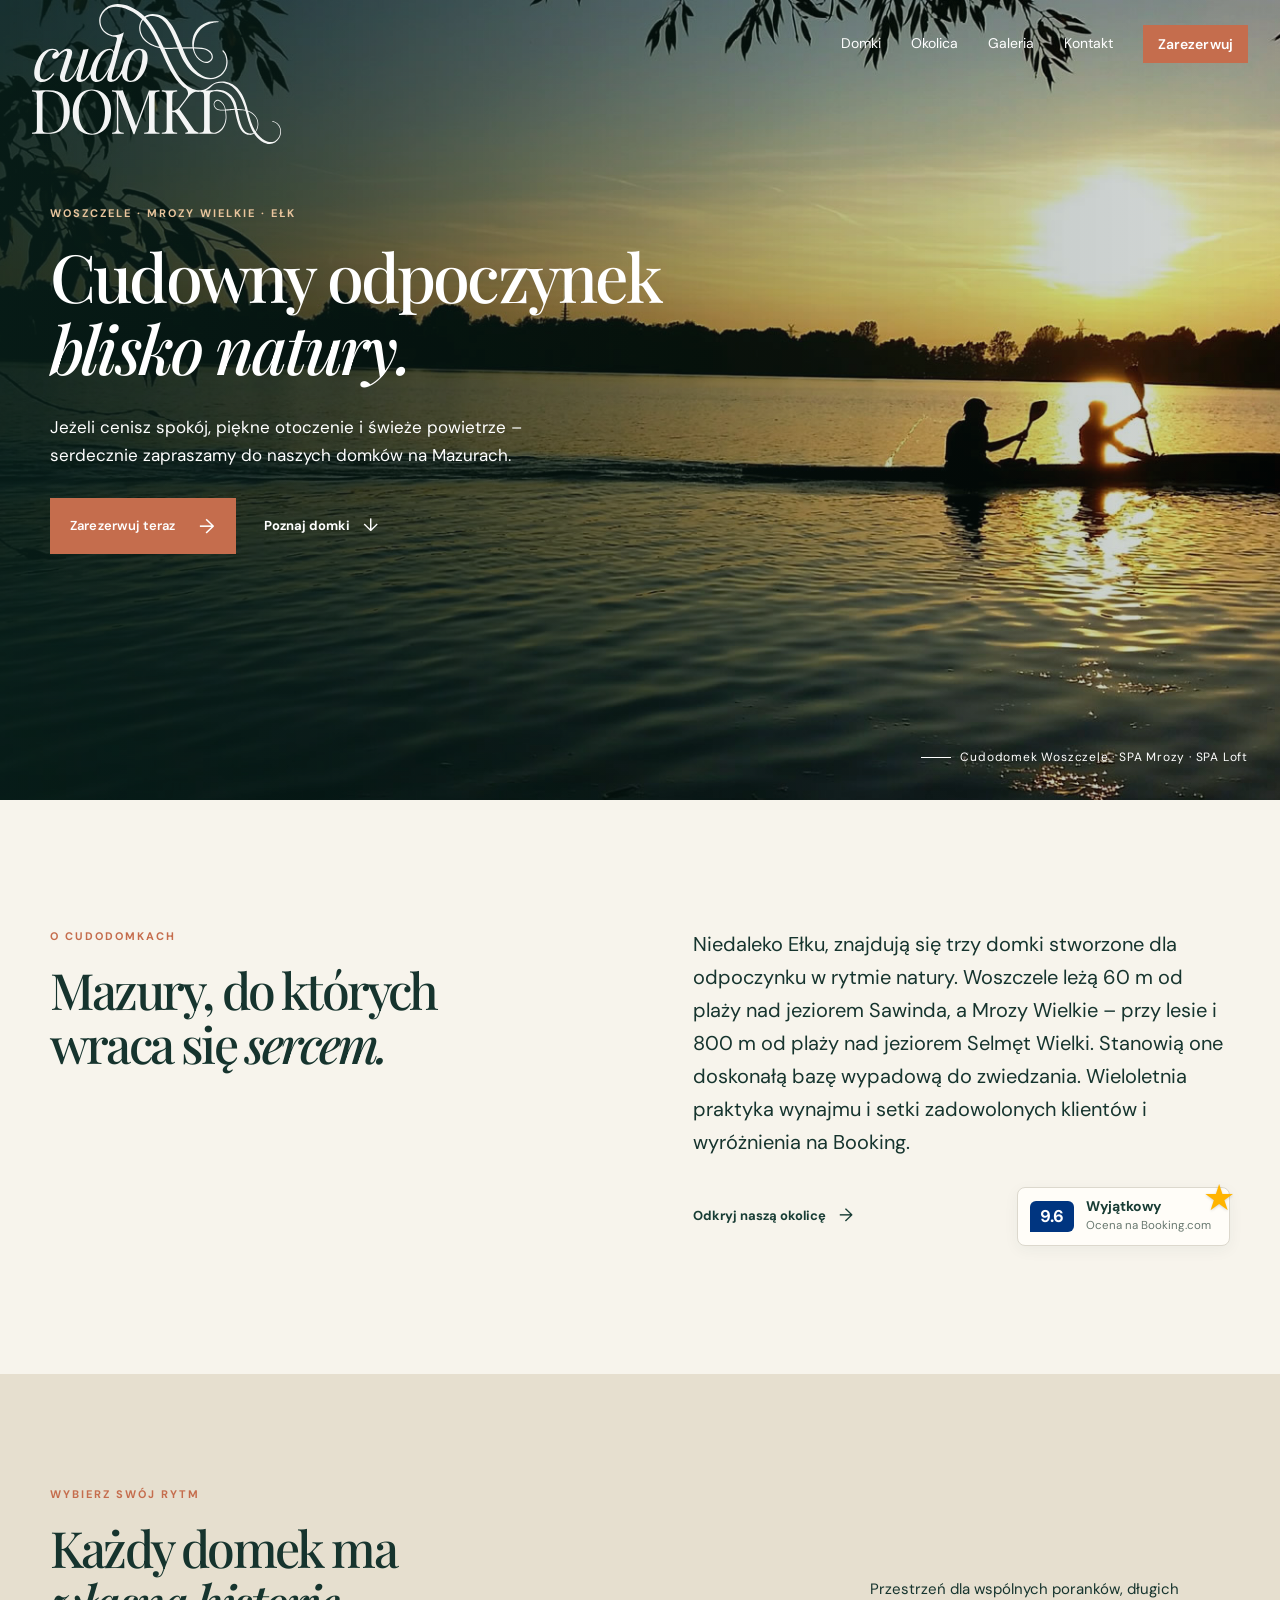
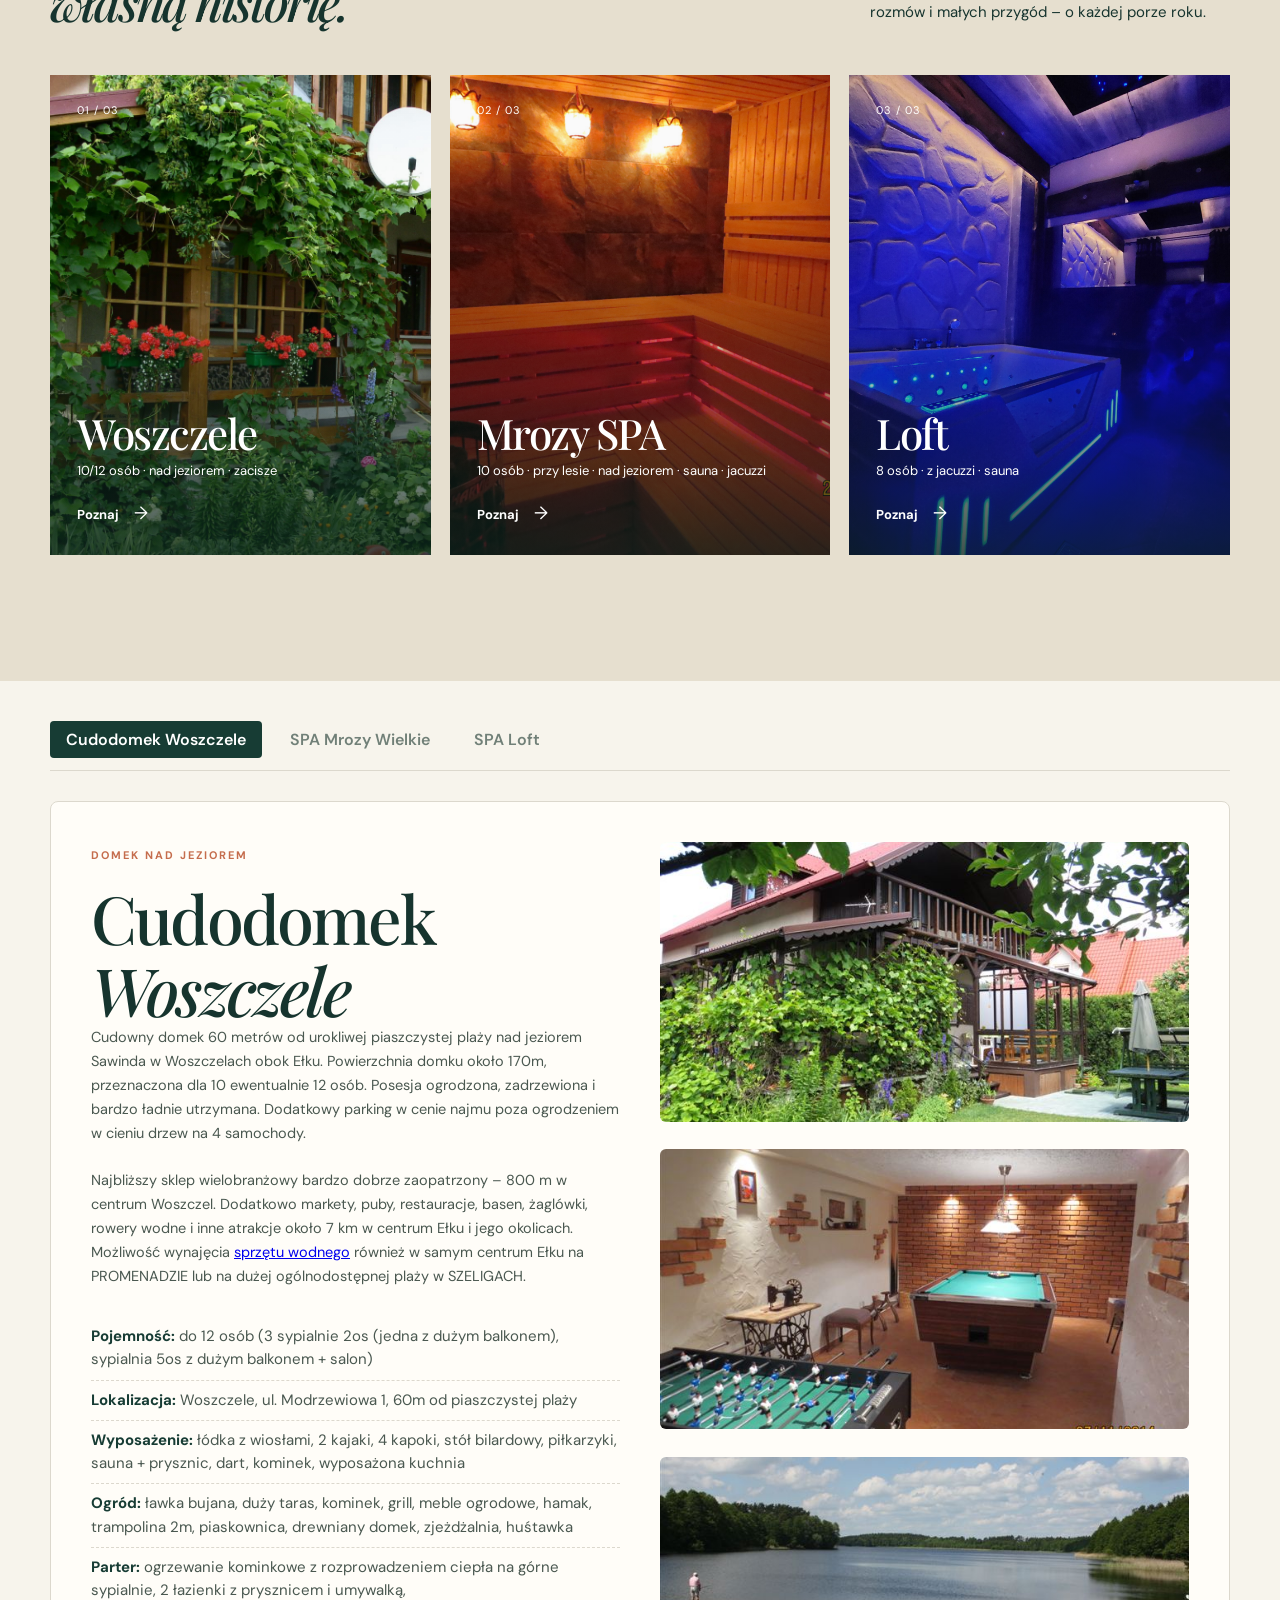
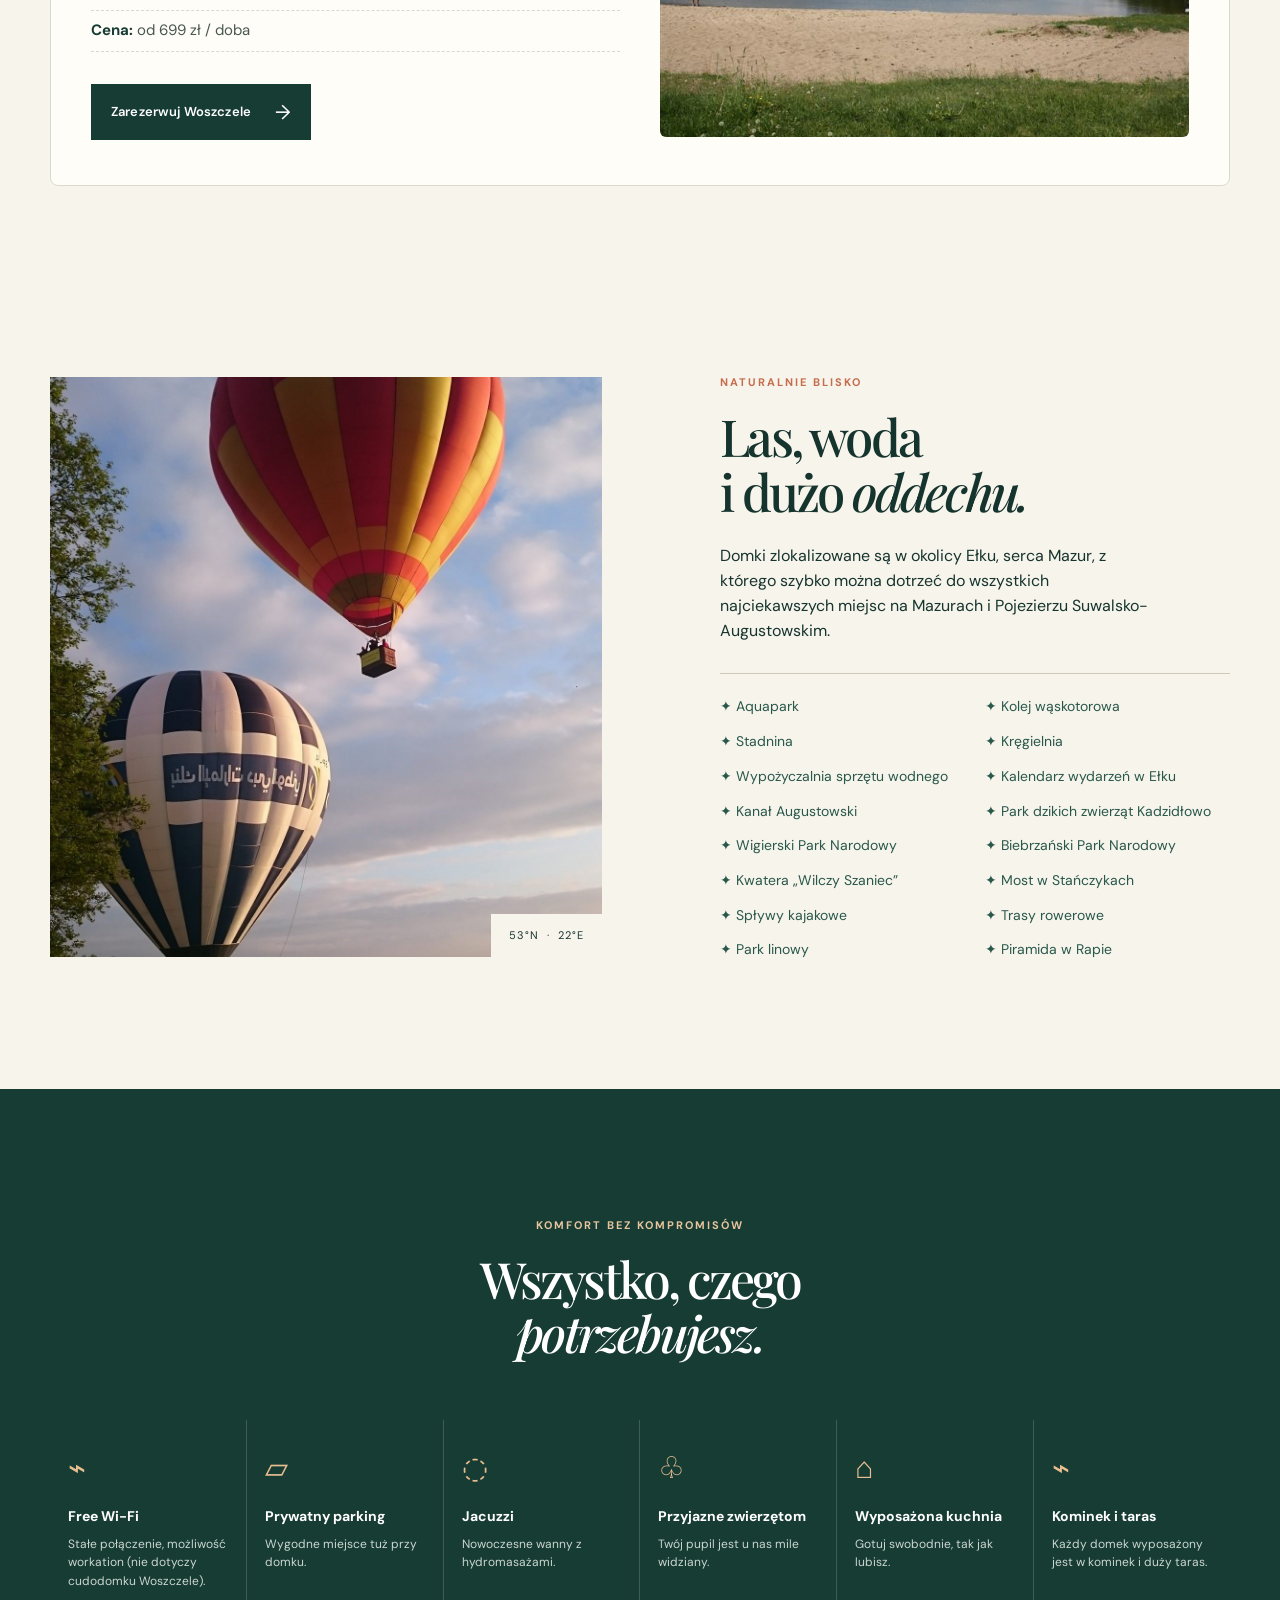
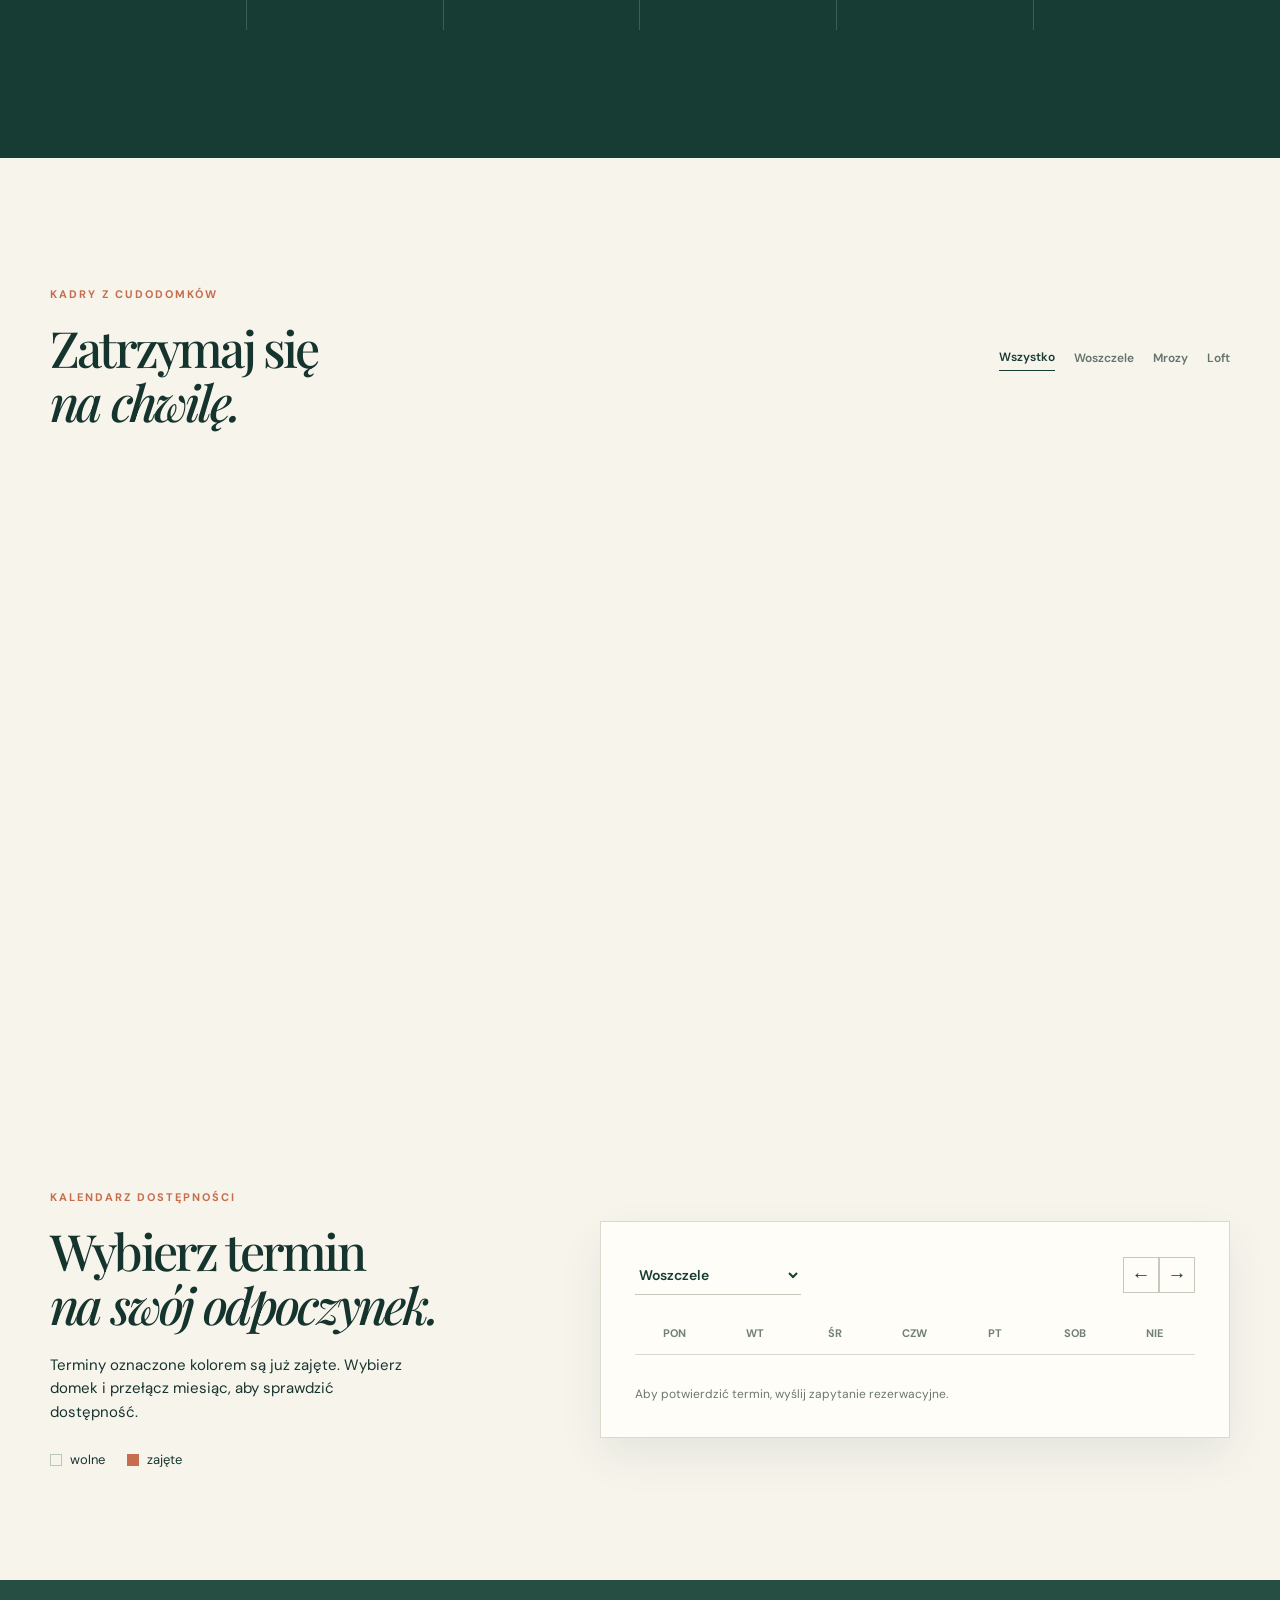
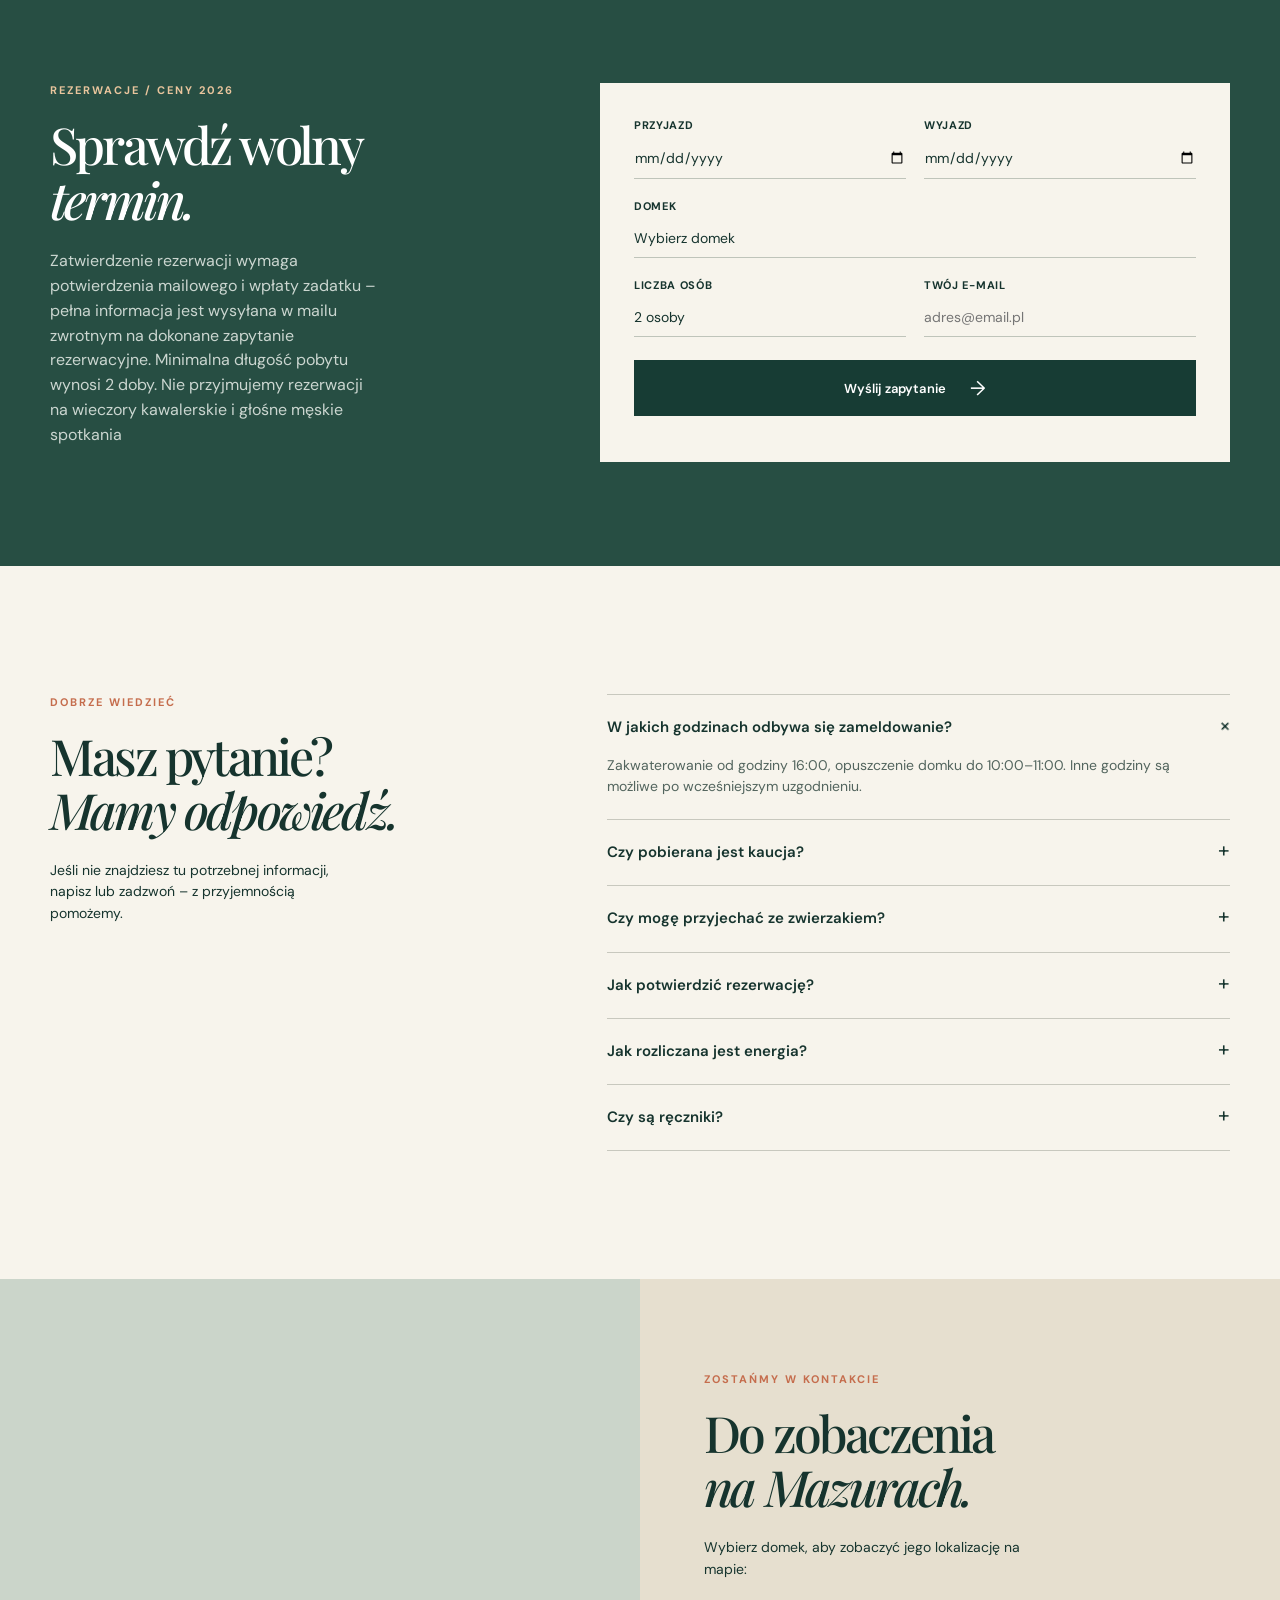
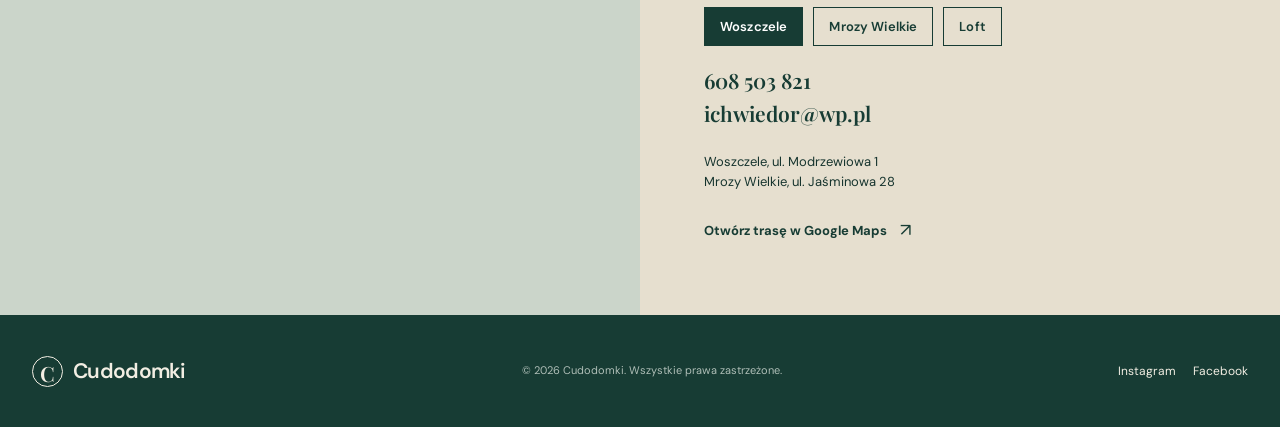
==== commit 0b90b00c: "calendar fixed" ====
--- a/index.html
+++ b/index.html
@@ -34,17 +34,17 @@
         <div class="hero-note"><span></span> Cudodomek Woszczele · SPA Mrozy · SPA Loft</div>
       </section>
 
-      <section class="intro section container" id="domki">
+      <section class="intro section container">
         <div class="intro-copy">
           <p class="eyebrow">O Cudodomkach</p>
           <h2>Mazury, do których<br />wraca się <em>sercem.</em></h2>
         </div>
 
         <div>
-          <p class="large-copy">Niedaleko Ełku, znajdują się trzy domki stworzone dla odpoczynku w rytmie natury. Woszczele leżą 60 m od plaży nad jeziorem Sawinda, a Mrozy Wielkie – przy lesie i 800 m od plaży nad jeziorem Selmęt Wielki. Stanowią one doskonałą bazę wypadową do zwiedzania. Wieloletnia praktyka wynajmu i setki zadowolonych klientów. Wyróżnienie na Booking.com i srednia ocen 9,6/10..</p>
+          <p class="large-copy">Niedaleko Ełku, znajdują się trzy domki stworzone dla odpoczynku w rytmie natury. Woszczele leżą 60 m od plaży nad jeziorem Sawinda, a Mrozy Wielkie – przy lesie i 800 m od plaży nad jeziorem Selmęt Wielki. Stanowią one doskonałą bazę wypadową do zwiedzania. Wieloletnia praktyka wynajmu i setki zadowolonych klientów i wyróżnienia na Booking.</p>
           
           <div class="intro-bottom-row">
-            <a class="text-link" href="#okolica">Odkryj naszą okolicę <span>→</span></a>
+            <a class="text-link" href="#domki">Odkryj naszą okolicę <span>→</span></a>
 
             <!-- BADGE BOOKING Z GWIAZDKĄ W PRAWYM GÓRNYM ROGU -->
             <div class="booking-badge">
@@ -170,20 +170,28 @@
           <article class="cabin-detail-panel" id="detail-loft">
             <div class="cabin-detail-grid">
               <div class="cabin-detail-copy">
-                <p class="eyebrow">Intymny relaks we dwoje lub z przyjaciółmi</p>
+                <p class="eyebrow">Relaks we dwoje lub z przyjaciółmi</p>
                 <h2>SPA <em>Loft</em></h2>
-                <p class="large-copy">Stylowy, kameralny domek w duchu loftowym z przeszkleniami otwieranymi na zieleń. Stworzony z myślą o osobach ceniących unikalny design, prywatność oraz relaks w jacuzzi pod gołym niebem.</p>
+                <p class="large-copy">Nowo wybudowany Cudowny całoroczny dom położony nad jeziorem Selmęt Wielki w Mrozach Wielkich koło Ełku. Usytuowany jest przy samym lesie, 10 min. spacerkiem od dobrze zagospodarowanej, piaszczystej, czystej gminnej plaży z długim pomostem, miejscem do gry w siatkówkę oraz zadaszonej wiaty. Po drugiej stronie jeziora w miejscowości Szeligi dodatkowo znajduje się duża, strzeżona <a href="https://mojemazury.pl/jezioro/386/Selmet-Wielki" target="_blank" rel="noopener noreferrer">plaża</a> – z  możliwością wypożyczenia sprzętu wodnego. <br><br />Można tam również posmakować zapiekanek, hod-dogów i napić się zimnego piwa.
+Powierzchnia domu to 100m2. Posesja ogrodzona i bardzo dobrze zagospodarowana. Dodatkowo bezpłatny parking przed posesją i bezpłatne wifi. Najbliższy sklep w Ełku, około – 4 km. W samej wsi  Mrozy Wielkie jest również możliwość wypożyczenia łódki i kajaków w zaprzyjaźnionym gospodarstwie agroturystycznym (500 m od naszej posesji). Jest tam również możliwość  wykupienia domowych obiadów – tel. (87) 6204735</p>
                 <ul class="cabin-spec-list">
-                  <li><strong>Pojemność:</strong> do 4 osób</li>
-                  <li><strong>Lokalizacja:</strong> Mrozy Wielkie</li>
-                  <li><strong>Atuty:</strong> Całoroczne jacuzzi na wyłączność, nowoczesny wystrój loftowy, klimatyczne oświetlenie</li>
-                  <li><strong>Cena:</strong> od 750 zł / doba</li>
+                  <li><strong>Pojemność:</strong> do 8 osób (4sypialnie 2os.)</li>
+                  <li><strong>Lokalizacja:</strong> Mrozy Wielkie ul. Jaśminowa 28 (dojazd do domu od razu za laskiem przed płotem I przed znakiem ,,Mrozy Wielkie ” w prawo)</li>
+                  <li><strong>Udogodnienia:</strong> Całoroczne nowe jacuzzi z hydromasażem, sauna sucha fińska, grill, 2 duże zadaszone tarasy, wygodne meble ogrodowe, kominek, TV, kula disco</li>
+                  <li><strong>Parter:</strong> Duży salon z TV, kula dyskotekowa, jadalnia, w pełni wyposażona kuchnia, mikrfalówka, toster</li>
+                  <li><strong>Cena:</strong> 799zł / doba, poza sezonem pakiety dla dwojga juz za 499zł/ doba</li>
                 </ul>
                 <a class="button button-dark" href="#rezerwacja">Zarezerwuj Loft <span>→</span></a>
               </div>
               <div class="cabin-detail-gallery">
                 <div class="cabin-detail-image">
                   <img src="assets/images/loft_jacuzzi.jpeg" alt="Domek SPA Loft" />
+                </div>
+                <div class="cabin-detail-image">
+                  <img src="assets/images/loft_bok.jpg" alt="Domek SPA Loft" />
+                </div>
+                <div class="cabin-detail-image">
+                  <img src="assets/images/loft_sauna.jpg" alt="Domek SPA Loft" />
                 </div>
               </div>
             </div>  
--- a/overrides.css
+++ b/overrides.css
@@ -210,7 +210,7 @@
   top: -8px;
   right: -6px;
   color: #ffb400;
-  font-size: 16px;
+  font-size: 36px;
   line-height: 1;
   text-shadow: 0 1px 3px rgba(0, 0, 0, 0.15);
 }
